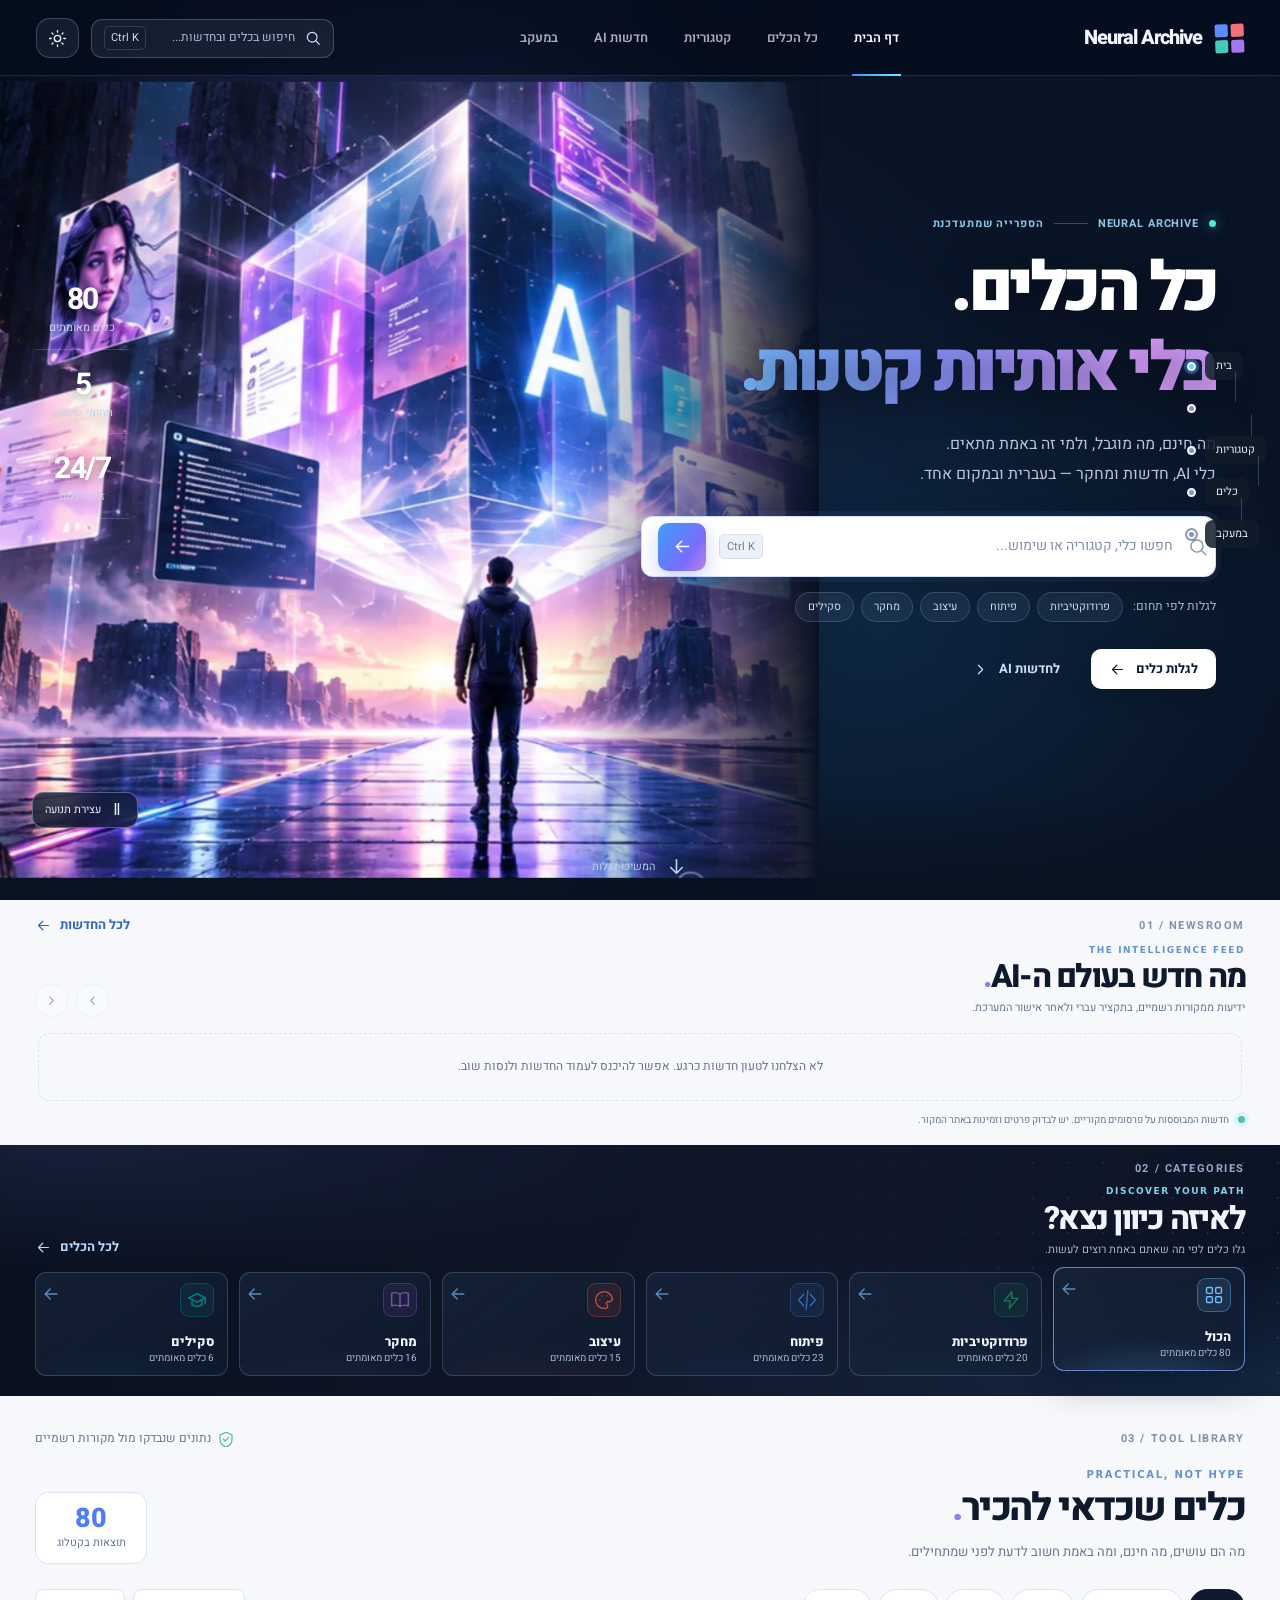
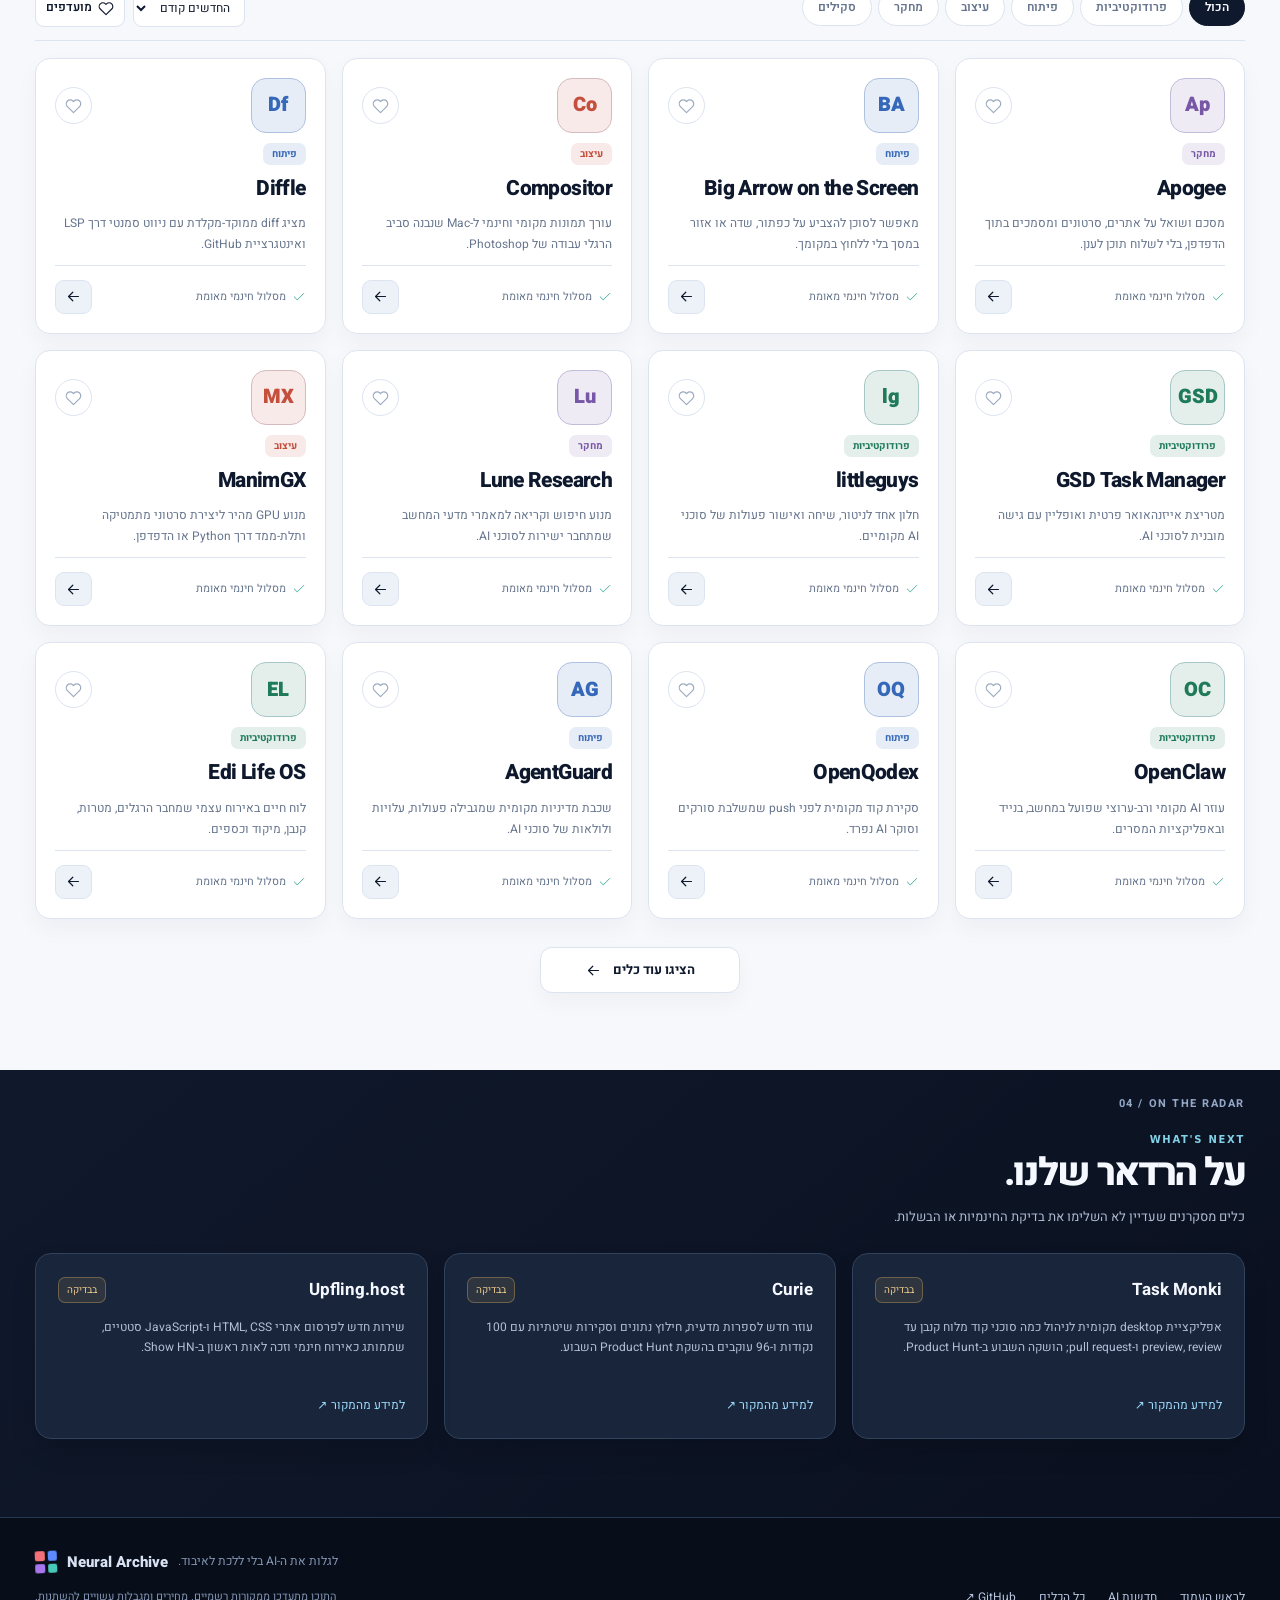
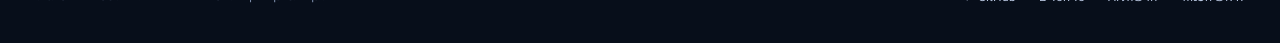
==== design.html @ 2baef769 "design: load compact newsroom and categories after base layout" ====
<!doctype html>
<html lang="he" dir="rtl" data-theme="light">
<head>
  <meta charset="UTF-8">
  <meta name="viewport" content="width=device-width,initial-scale=1,viewport-fit=cover">
  <meta name="theme-color" content="#080f20">
  <meta name="robots" content="noindex,nofollow">
  <meta name="description" content="תצוגה מקדימה לעיצוב החדש של Neural Archive. כלים מאומתים, חדשות AI ומדריכים בעברית.">
  <title>Neural Archive | תצוגה מקדימה של החוויה החדשה</title>
  <link rel="preconnect" href="https://fonts.googleapis.com">
  <link rel="preconnect" href="https://fonts.gstatic.com" crossorigin>
  <link href="https://fonts.googleapis.com/css2?family=Heebo:wght@400;500;600;700;800;900&display=swap" rel="stylesheet">
  <link rel="stylesheet" href="/design.css">
  <link rel="stylesheet" href="/compact-sections.css">
  <link rel="stylesheet" href="/hero-motion.css">
  <script>
    try { document.documentElement.dataset.theme = localStorage.getItem("na-theme") === "dark" ? "dark" : "light"; } catch {}
  </script>
  <script src="/data.js" defer></script>
  <script src="/design.js" defer></script>
  <script src="/hero-motion.js" defer></script>
</head>
<body>
  <svg xmlns="http://www.w3.org/2000/svg" class="icon-sprite" aria-hidden="true" focusable="false">
    <symbol id="i-search" viewBox="0 0 24 24"><circle cx="10.8" cy="10.8" r="7.3"/><path d="m16.4 16.4 5 5"/></symbol>
    <symbol id="i-moon" viewBox="0 0 24 24"><path d="M20.4 14.7A8.8 8.8 0 0 1 9.3 3.6 8.9 8.9 0 1 0 20.4 14.7Z"/></symbol>
    <symbol id="i-sun" viewBox="0 0 24 24"><circle cx="12" cy="12" r="4"/><path d="M12 2v2M12 20v2M4.9 4.9l1.4 1.4m11.4 11.4 1.4 1.4M2 12h2m16 0h2M4.9 19.1l1.4-1.4M17.7 6.3l1.4-1.4"/></symbol>
    <symbol id="i-arrow" viewBox="0 0 24 24"><path d="M19 12H5m6-6-6 6 6 6"/></symbol>
    <symbol id="i-chevron" viewBox="0 0 24 24"><path d="m9 18 6-6-6-6"/></symbol>
    <symbol id="i-grid" viewBox="0 0 24 24"><rect x="3" y="3" width="7" height="7" rx="1.5"/><rect x="14" y="3" width="7" height="7" rx="1.5"/><rect x="3" y="14" width="7" height="7" rx="1.5"/><rect x="14" y="14" width="7" height="7" rx="1.5"/></symbol>
    <symbol id="i-spark" viewBox="0 0 24 24"><path d="m12 2 2.4 7.6L22 12l-7.6 2.4L12 22l-2.4-7.6L2 12l7.6-2.4L12 2Z"/></symbol>
    <symbol id="i-code" viewBox="0 0 24 24"><path d="m8 5-6 7 6 7m8-14 6 7-6 7m-3-18-2 22"/></symbol>
    <symbol id="i-palette" viewBox="0 0 24 24"><path d="M12 2a10 10 0 1 0 0 20h2a2.5 2.5 0 0 0 1.6-4.4 2 2 0 0 1 1.4-3.5h1.2A3.8 3.8 0 0 0 22 10.3 10 10 0 0 0 12 2Z"/><circle cx="7" cy="12" r=".8" fill="currentColor" stroke="none"/><circle cx="10" cy="7" r=".8" fill="currentColor" stroke="none"/><circle cx="16" cy="7" r=".8" fill="currentColor" stroke="none"/></symbol>
    <symbol id="i-book" viewBox="0 0 24 24"><path d="M12 5c-3.4-2.2-7-2.2-10-1v15c3-1.2 6.6-1.2 10 1 3.4-2.2 7-2.2 10-1V4c-3-1.2-6.6-1.2-10 1Zm0 0v15"/></symbol>
    <symbol id="i-graduation" viewBox="0 0 24 24"><path d="m2 9.5 10-5 10 5-10 5-10-5Zm4 2v6c3.6 2.8 8.4 2.8 12 0v-6m4-2v7"/></symbol>
    <symbol id="i-zap" viewBox="0 0 24 24"><path d="M13 2 4 13h7l-1 9 10-12h-7l0-8Z"/></symbol>
    <symbol id="i-heart" viewBox="0 0 24 24"><path d="M20.6 5.7a5.5 5.5 0 0 0-7.8 0L12 6.5l-.8-.8a5.5 5.5 0 0 0-7.8 7.8L12 22l8.6-8.5a5.5 5.5 0 0 0 0-7.8Z"/></symbol>
    <symbol id="i-close" viewBox="0 0 24 24"><path d="m5 5 14 14M19 5 5 19"/></symbol>
    <symbol id="i-external" viewBox="0 0 24 24"><path d="M13 4h7v7m0-7-9 9"/><path d="M20 14v6H4V4h6"/></symbol>
    <symbol id="i-copy" viewBox="0 0 24 24"><rect x="8" y="8" width="13" height="13" rx="2"/><path d="M16 8V5a2 2 0 0 0-2-2H5a2 2 0 0 0-2 2v9a2 2 0 0 0 2 2h3"/></symbol>
    <symbol id="i-check" viewBox="0 0 24 24"><path d="m4 12 5 5 11-11"/></symbol>
    <symbol id="i-clock" viewBox="0 0 24 24"><circle cx="12" cy="12" r="10"/><path d="M12 6v6l4 2"/></symbol>
    <symbol id="i-shield" viewBox="0 0 24 24"><path d="m12 2 9 4v7c0 6-4 9-9 11-5-2-9-5-9-11V6l9-4Z"/><path d="m8 12 3 3 5-6"/></symbol>
    <symbol id="i-menu" viewBox="0 0 24 24"><path d="M3 6h18M3 12h18M3 18h18"/></symbol>
  </svg>
  <a class="skip-link" href="#news">דלגו לתוכן</a>
  <div class="scroll-meter" aria-hidden="true"><div id="scrollFill"></div></div>

  <header class="site-header" id="top">
    <div class="header-inner">
      <a href="#home" class="brand" aria-label="Neural Archive, חזרה לראש העמוד">
        <span class="brand-symbol" aria-hidden="true"><i></i><i></i><i></i><i></i></span>
        <span class="brand-text" dir="ltr">Neural Archive</span>
      </a>
      <nav class="desktop-nav" aria-label="ניווט ראשי">
        <a class="active" href="#home">דף הבית</a><a href="#tools">כל הכלים</a><a href="#categories">קטגוריות</a><a href="#news">חדשות AI</a><a href="#watchlist">במעקב</a>
      </nav>
      <div class="header-actions">
        <button type="button" id="openQuickSearch" class="header-search" aria-label="חיפוש באתר"><svg><use href="#i-search"></use></svg><span>חיפוש בכלים ובחדשות...</span><kbd>Ctrl K</kbd></button>
        <button type="button" id="themeToggle" class="theme-toggle" aria-label="החלפת מצב תצוגה" aria-pressed="false" title="החלפת מצב בהיר וכהה"><svg class="sun"><use href="#i-sun"></use></svg><svg class="moon"><use href="#i-moon"></use></svg></button>
        <button type="button" id="mobileMenuToggle" class="mobile-menu-toggle" aria-label="פתיחת תפריט" aria-expanded="false" aria-controls="mobileNav"><svg><use href="#i-menu"></use></svg></button>
      </div>
    </div>
    <nav class="mobile-nav" id="mobileNav" aria-label="ניווט לנייד" hidden>
      <a href="#home">בית</a><a href="#news">חדשות AI</a><a href="#categories">קטגוריות</a><a href="#tools">כל הכלים</a><a href="#watchlist">כלים במעקב</a>
    </nav>
  </header>

  <main>
    <section class="hero" id="home" aria-labelledby="heroHeading">
      <div class="hero-haze" aria-hidden="true"></div>
      <div class="hero-gridline" aria-hidden="true"></div>
      <div class="hero-inner">
        <div class="hero-copy">
          <div class="hero-overline"><span class="overline-mark"></span> NEURAL ARCHIVE <span class="overline-rule"></span> הספרייה שמתעדכנת</div>
          <h1 id="heroHeading">כל הכלים.<br><em>בלי אותיות קטנות.</em></h1>
          <p class="hero-subtitle">מה חינם, מה מוגבל, ולמי זה באמת מתאים.<br>כלי AI, חדשות ומחקר — בעברית ובמקום אחד.</p>
          <form class="hero-search" id="heroSearchForm" role="search">
            <svg aria-hidden="true"><use href="#i-search"></use></svg>
            <label class="sr-only" for="heroSearchInput">חיפוש חופשי בכלי AI</label>
            <input id="heroSearchInput" type="search" placeholder="חפשו כלי, קטגוריה או שימוש..." autocomplete="off">
            <kbd class="desktop-kbd">Ctrl K</kbd>
            <button type="submit" aria-label="חיפוש כלים"><svg><use href="#i-arrow"></use></svg></button>
          </form>
          <div class="hot-topics" aria-label="קטגוריות פופולריות">
            <span>לגלות לפי תחום:</span>
            <div id="heroTopics"></div>
          </div>
          <div class="hero-cta-row"><a class="hero-primary" href="#tools">לגלות כלים <svg><use href="#i-arrow"></use></svg></a><a class="hero-secondary" href="#news">לחדשות AI <svg><use href="#i-chevron"></use></svg></a></div>
        </div>
        <div class="hero-visual" id="portalVisual">
          <div class="portal-scene cinematic-scene" id="portalScene" aria-hidden="true">
            <div class="cinematic-sky-glow"></div>
            <div class="cinematic-photograph" id="cinematicPhotograph">
              <img class="cinematic-backdrop" src="/assets/cinematic-scene-backdrop-hq.webp"
                width="910" height="636" alt="" fetchpriority="high" decoding="async" draggable="false">
              <div class="cinematic-cube-aura"></div>
              <div class="cinematic-layer cinematic-layer-cube" style="--x:35.9341%;--y:1.1006%;--w:41.6484%;--h:65.5660%">
                <div class="cinematic-layer-motion"><img src="/assets/cinematic-cube-hq.webp" width="379" height="417" alt="" decoding="async" draggable="false"></div>
              </div>
              <div class="cinematic-layer cinematic-layer-woman" style="--x:18.5714%;--y:8.9623%;--w:13.7363%;--h:27.6730%">
                <div class="cinematic-layer-motion"><img src="/assets/cinematic-panel-woman.webp" width="125" height="176" alt="" decoding="async" draggable="false"></div>
              </div>
              <div class="cinematic-layer cinematic-layer-light" style="--x:11.0989%;--y:36.6352%;--w:16.9231%;--h:25.0000%">
                <div class="cinematic-layer-motion"><img src="/assets/cinematic-panel-light.webp" width="154" height="159" alt="" decoding="async" draggable="false"></div>
              </div>
              <div class="cinematic-layer cinematic-layer-code" style="--x:28.2418%;--y:41.6667%;--w:16.7033%;--h:23.1132%">
                <div class="cinematic-layer-motion"><img src="/assets/cinematic-panel-code.webp" width="152" height="147" alt="" decoding="async" draggable="false"></div>
              </div>
              <div class="cinematic-layer cinematic-layer-mountain" style="--x:76.7033%;--y:14.4654%;--w:15.4945%;--h:37.8931%">
                <div class="cinematic-layer-motion"><img src="/assets/cinematic-panel-mountain.webp" width="141" height="241" alt="" decoding="async" draggable="false"></div>
              </div>
              <div class="cinematic-layer cinematic-layer-robot" style="--x:73.8462%;--y:44.3396%;--w:11.7582%;--h:21.5409%">
                <div class="cinematic-layer-motion"><img src="/assets/cinematic-panel-robot.webp" width="107" height="137" alt="" decoding="async" draggable="false"></div>
              </div>
              <div class="cinematic-layer cinematic-layer-top" style="--x:63.1868%;--y:0.3145%;--w:11.3187%;--h:20.7547%">
                <div class="cinematic-layer-motion"><img src="/assets/cinematic-panel-top.webp" width="103" height="132" alt="" decoding="async" draggable="false"></div>
              </div>
              <div class="cinematic-layer cinematic-layer-top2" style="--x:68.3516%;--y:8.0189%;--w:6.8132%;--h:14.3082%">
                <div class="cinematic-layer-motion"><img src="/assets/cinematic-panel-top2.webp" width="62" height="91" alt="" decoding="async" draggable="false"></div>
              </div>
              <div class="cinematic-head-anchor" id="cinematicHeadAnchor"
                style="--x:57.0330%;--y:58.1761%;--w:4.6154%;--h:7.2327%">
                <img class="cinematic-head" src="/assets/cinematic-man-head-hq.webp"
                  width="42" height="46" alt="" decoding="async" draggable="false">
              </div>
              <div class="cinematic-particles">
                <i></i><i></i><i></i><i></i><i></i><i></i><i></i><i></i><i></i><i></i>
              </div>
              <div class="cinematic-floor-reflection"></div>
            </div>
          </div>
          <button type="button" class="portal-motion-toggle" id="portalMotionToggle"
            aria-pressed="false" aria-label="עצירת האנימציה" title="עצירה או הפעלה של תנועת הסצנה">
            <span aria-hidden="true" class="portal-toggle-icon">Ⅱ</span>
            <span class="portal-toggle-label">עצירת תנועה</span>
          </button>
        </div>
        <div class="hero-meta"><div><strong id="heroCount">80</strong><span>כלים מאומתים</span></div><div><strong id="heroCategoryCount">5</strong><span>תחומי שימוש</span></div><div><strong>24/7</strong><span>זמין לגלות</span></div></div>
      </div>
      <a class="hero-down" href="#news" aria-label="גלילה לחדשות"><svg><use href="#i-arrow"></use></svg><span>המשיכו לגלות</span></a>
    </section>

    <nav class="section-rail" aria-label="מעבר בין מקטעים"><a href="#home" class="active" data-rail="home"><span>בית</span></a><a href="#news" data-rail="news"><span>חדשות</span></a><a href="#categories" data-rail="categories"><span>קטגוריות</span></a><a href="#tools" data-rail="tools"><span>כלים</span></a><a href="#watchlist" data-rail="watchlist"><span>במעקב</span></a></nav>

    <section class="news-section section-light" id="news" aria-labelledby="newsHeading">
      <div class="section-inner">
        <div class="section-topline reveal"><span class="section-index">01 / NEWSROOM</span><a href="/news" class="section-link">לכל החדשות <svg><use href="#i-arrow"></use></svg></a></div>
        <div class="section-title-group reveal">
          <div><p class="section-eyebrow">THE INTELLIGENCE FEED</p><h2 id="newsHeading">מה חדש בעולם ה-AI<span class="gradient-dot">.</span></h2><p>ידיעות ממקורות רשמיים, בתקציר עברי ולאחר אישור המערכת.</p></div>
          <div class="carousel-actions"><button type="button" id="newsPrev" aria-label="חדשות קודמות" disabled><svg><use href="#i-chevron"></use></svg></button><button type="button" id="newsNext" aria-label="חדשות הבאות" disabled><svg><use href="#i-chevron"></use></svg></button></div>
        </div>
        <div class="news-scroller" id="newsTrack" role="region" aria-label="ידיעות AI אחרונות" tabindex="0">
          <div class="news-skeleton" role="status">טוען את החדשות המאושרות…</div>
        </div>
        <div class="section-footnote reveal"><span class="mini-live-dot"></span><span>חדשות המבוססות על פרסומים מקוריים. יש לבדוק פרטים וזמינות באתר המקור.</span><span class="news-dots" id="newsDots" aria-hidden="true"></span></div>
      </div>
    </section>

    <section class="categories-section" id="categories" aria-labelledby="categoriesHeading">
      <div class="section-inner">
        <div class="section-topline reveal"><span class="section-index">02 / CATEGORIES</span><span class="decor-line"></span></div>
        <div class="section-title-group reveal"><div><p class="section-eyebrow">DISCOVER YOUR PATH</p><h2 id="categoriesHeading">לאיזה כיוון נצא?</h2><p>גלו כלים לפי מה שאתם באמת רוצים לעשות.</p></div><a class="section-link light-link" href="#tools">לכל הכלים <svg><use href="#i-arrow"></use></svg></a></div>
        <div class="category-grid" id="categoryGrid"></div>
      </div>
    </section>

    <section class="tools-section section-light" id="tools" aria-labelledby="toolsHeading">
      <div class="section-inner">
        <div class="section-topline reveal"><span class="section-index">03 / TOOL LIBRARY</span><span class="tool-trust"><svg><use href="#i-shield"></use></svg> נתונים שנבדקו מול מקורות רשמיים</span></div>
        <div class="section-title-group reveal"><div><p class="section-eyebrow">PRACTICAL, NOT HYPE</p><h2 id="toolsHeading">כלים שכדאי להכיר<span class="gradient-dot">.</span></h2><p>מה הם עושים, מה חינם, ומה באמת חשוב לדעת לפני שמתחילים.</p></div><div class="tool-count"><strong id="visibleCount">0</strong><span>תוצאות בקטלוג</span></div></div>
        <div class="tools-toolbar reveal">
          <div class="tool-tabs" id="toolTabs" aria-label="סינון קטגוריות"></div>
          <div class="tool-toolbar-actions"><label class="sort-label"><span class="sr-only">מיון כלים</span><select id="toolSort"><option value="newest">החדשים קודם</option><option value="name">לפי שם</option><option value="category">לפי קטגוריה</option></select></label><button id="favoritesOnly" class="favorites-filter" type="button" aria-pressed="false"><svg><use href="#i-heart"></use></svg> מועדפים</button></div>
        </div>
        <p id="activeSearch" class="active-search" hidden></p>
        <div id="toolsGrid" class="tools-grid" aria-live="polite"></div>
        <div id="toolsEmpty" class="empty-tools" hidden><svg><use href="#i-search"></use></svg><h3>לא מצאנו כלים מתאימים</h3><p>אפשר לנסות חיפוש אחר או לנקות את הסינון.</p><button id="clearSearch" type="button">הצגת כל הכלים</button></div>
        <div class="load-more-wrap"><button id="loadMore" class="load-more" type="button">הציגו עוד כלים <svg><use href="#i-arrow"></use></svg></button></div>
      </div>
    </section>

    <section class="watch-section" id="watchlist" aria-labelledby="watchHeading">
      <div class="section-inner">
        <div class="section-topline reveal"><span class="section-index">04 / ON THE RADAR</span></div>
        <div class="section-title-group reveal"><div><p class="section-eyebrow">WHAT'S NEXT</p><h2 id="watchHeading">על הרדאר שלנו.</h2><p>כלים מסקרנים שעדיין לא השלימו את בדיקת החינמיות או הבשלות.</p></div></div>
        <div class="watch-cards" id="watchCards"></div>
      </div>
    </section>
  </main>

  <footer class="site-footer"><div class="footer-inner"><div class="footer-brand"><span class="brand-symbol" aria-hidden="true"><i></i><i></i><i></i><i></i></span><span>Neural Archive</span><small>לגלות את ה-AI בלי ללכת לאיבוד.</small></div><div class="footer-links"><a href="#home">לראש העמוד</a><a href="/news">חדשות AI</a><a href="#tools">כל הכלים</a><a href="https://github.com/FreeJaguar/Neural-Archive" target="_blank" rel="noopener noreferrer">GitHub ↗</a></div><p>התוכן מתעדכן ממקורות רשמיים. מחירים ומגבלות עשויים להשתנות.</p></div></footer>

  <dialog id="detailDialog" class="detail-dialog" aria-labelledby="detailTitle"><div class="drawer-body"><button class="drawer-close" id="closeDetail" type="button" aria-label="סגירת חלון הפרטים"><svg><use href="#i-close"></use></svg></button><div id="detailContent"></div></div></dialog>
  <div id="toast" class="toast" role="status" aria-live="polite"></div>
</body>
</html>
---- design.css ----
/* Neural Archive cinematic preview. Standalone: never changes the live homepage. */
:root{color-scheme:light;--canvas:#f6f8fb;--surface:#fff;--surface-soft:#edf2f8;--ink:#0f192d;--muted:#66758d;--line:#dce4f0;--accent:#4e7dfc;--accent-2:#b688f3;--shadow:0 18px 45px rgba(18,35,71,.09);--deep:#080f1e;--deep-2:#111a30;--focus:#62cfff}
:root[data-theme="dark"]{color-scheme:dark;--canvas:#0a1221;--surface:#121e30;--surface-soft:#1c2a40;--ink:#f1f5ff;--muted:#a0b1c9;--line:#29374e;--shadow:0 18px 48px rgba(0,0,0,.24);--accent:#82acff}
*,*::before,*::after{box-sizing:border-box}
html{scroll-behavior:smooth;scroll-padding-top:88px}
body{margin:0;min-width:320px;background:var(--canvas);color:var(--ink);font:400 15px/1.6 "Heebo",system-ui,sans-serif;-webkit-font-smoothing:antialiased}
button,input,select{font:inherit}
button{cursor:pointer;color:inherit}
button:disabled{opacity:.35;cursor:not-allowed}
button,a{-webkit-tap-highlight-color:transparent}
a{color:inherit}
svg{width:20px;height:20px;stroke:currentColor;stroke-width:1.7;stroke-linecap:round;stroke-linejoin:round;fill:none;flex:none}
.icon-sprite,.sr-only{position:absolute!important;width:1px!important;height:1px!important;padding:0!important;margin:-1px!important;overflow:hidden!important;clip:rect(0,0,0,0)!important;white-space:nowrap!important;border:0!important}
.skip-link{position:fixed;z-index:200;top:8px;right:12px;transform:translateY(-150%);background:#fff;color:#17213b;padding:10px 18px;border-radius:12px}
.skip-link:focus{transform:translateY(0)}
:focus-visible{outline:3px solid var(--focus)!important;outline-offset:4px}
[hidden]{display:none!important}
.scroll-meter{position:fixed;z-index:120;top:0;inset-inline:0;height:3px;pointer-events:none}
.scroll-meter>div{height:100%;width:0;background:linear-gradient(90deg,#6caefa,#b990ff,#4fe3e6);box-shadow:0 0 16px rgba(91,182,255,.7);transition:width .09s linear}
.site-header{position:sticky;z-index:80;top:0;height:76px;margin-bottom:-76px;color:#f3f6ff;background:rgba(5,13,28,.67);backdrop-filter:blur(22px);-webkit-backdrop-filter:blur(22px);border-bottom:1px solid rgba(220,231,255,.12);transition:background .25s,box-shadow .25s}
.site-header.scrolled{background:rgba(7,15,30,.96);box-shadow:0 8px 24px rgba(0,0,0,.13)}
.header-inner{max-width:1480px;height:100%;margin:auto;padding:0 36px;display:grid;grid-template-columns:auto 1fr auto;align-items:center;gap:32px}
.brand{display:flex;align-items:center;gap:13px;text-decoration:none;white-space:nowrap}
.brand-symbol{width:29px;height:29px;display:grid;grid-template-columns:1fr 1fr;gap:3px;transform:rotate(-2deg)}
.brand-symbol i{display:block;border-radius:2px;background:#6589fa}.brand-symbol i:nth-child(1){background:#f27179}.brand-symbol i:nth-child(2){background:#5b8bff}.brand-symbol i:nth-child(3){background:#a875ec}.brand-symbol i:nth-child(4){background:#48c8ba}
.brand-text{font-size:20px;font-weight:800;letter-spacing:-.05em}
.desktop-nav{display:flex;gap:clamp(12px,2.5vw,36px);justify-content:center;align-items:center}
.desktop-nav a{height:76px;display:grid;place-items:center;position:relative;padding-inline:2px;text-decoration:none;font-size:13px;font-weight:600;color:rgba(237,242,255,.7);white-space:nowrap;transition:color .2s}
.desktop-nav a::after{content:"";position:absolute;bottom:0;right:0;left:0;height:2px;transform:scaleX(0);background:linear-gradient(90deg,#458cff,#74edff);transition:transform .2s;transform-origin:center}
.desktop-nav a:hover,.desktop-nav a.active{color:#fff}
.desktop-nav a:hover::after,.desktop-nav a.active::after{transform:scaleX(1)}
.header-actions{display:flex;align-items:center;gap:12px}
.header-search{width:clamp(180px,19vw,284px);height:39px;padding:0 12px;display:flex;align-items:center;gap:10px;text-align:right;border:1px solid rgba(213,228,255,.22);background:rgba(199,220,255,.08);border-radius:11px;transition:background .2s,border-color .2s}
.header-search:hover{background:rgba(199,220,255,.15);border-color:rgba(212,235,255,.48)}
.header-search svg{width:16px;height:16px;color:#d9e6ff}
.header-search span{flex:1;overflow:hidden;text-overflow:ellipsis;white-space:nowrap;font-size:12px;color:#adbcda}
kbd{font-family:inherit;direction:ltr;white-space:nowrap;font-size:11px}
.header-search kbd{padding:2px 6px;border:1px solid rgba(255,255,255,.14);border-radius:5px;color:#cddbf5}
.theme-toggle{width:43px;height:40px;position:relative;display:grid;place-items:center;border:1px solid rgba(187,216,255,.24);border-radius:14px;background:rgba(189,209,255,.08);transition:background .2s}
.theme-toggle:hover{background:rgba(189,209,255,.19)}
.theme-toggle svg{position:absolute;width:19px;height:19px;transition:opacity .22s,transform .22s}
.theme-toggle .moon{opacity:0;transform:rotate(-65deg) scale(.45)}
[data-theme="dark"] .theme-toggle .sun{opacity:0;transform:rotate(70deg) scale(.45)}
[data-theme="dark"] .theme-toggle .moon{opacity:1;transform:rotate(0deg) scale(1);color:#b9d3ff}
.mobile-menu-toggle{display:none;width:43px;height:40px;place-items:center;border:1px solid rgba(187,216,255,.24);border-radius:13px;background:rgba(189,209,255,.1)}
.mobile-nav{position:absolute;top:76px;right:0;left:0;padding:14px 26px 22px;background:#0c1629;border-bottom:1px solid #2a3b55;box-shadow:0 25px 30px #02070e80}
.mobile-nav a{display:block;padding:11px 8px;text-decoration:none;color:#e3edff;border-bottom:1px solid #263854}
.section-inner{max-width:1380px;margin:auto;padding-inline:35px}
.hero{position:relative;min-height:655px;padding-top:76px;overflow:hidden;color:white;background:radial-gradient(ellipse at 27% 54%,rgba(101,79,155,.34),transparent 42%),radial-gradient(ellipse at 90% 7%,rgba(27,71,124,.26),transparent 50%),linear-gradient(117deg,#08101f 0%,#0c1830 42%,#070e1d 72%,#070e18 100%);isolation:isolate}
.hero::after{content:"";position:absolute;bottom:-1px;left:-5%;right:-5%;height:110px;background:linear-gradient(0deg,#091220 0%,transparent 100%);z-index:-1;pointer-events:none}
.hero-haze{position:absolute;z-index:-1;inset:-200px -170px 0;background:radial-gradient(ellipse at 35% 35%,rgba(115,93,224,.22),transparent 26%),radial-gradient(ellipse at 65% 75%,rgba(45,159,243,.13),transparent 30%);animation:haze 16s ease-in-out infinite alternate;pointer-events:none}
.hero-gridline{position:absolute;inset:0;opacity:.2;z-index:-1;background-image:linear-gradient(rgba(128,158,220,.06) 1px,transparent 1px),linear-gradient(90deg,rgba(128,158,220,.06) 1px,transparent 1px);background-size:86px 86px;mask-image:linear-gradient(90deg,black,transparent 80%)}
.hero-inner{max-width:1480px;min-height:546px;margin:auto;padding:50px 36px 85px;display:grid;grid-template-columns:53% 47%;align-items:center;gap:0;position:relative}
.hero-copy{grid-column:1;z-index:5;padding-block:50px 74px;padding-inline-end:12px;max-width:700px}
.hero-overline{display:flex;align-items:center;gap:10px;margin:0 0 17px;color:#8dc5e5;letter-spacing:.08em;font-size:11px;font-weight:700;white-space:nowrap}
.overline-mark{width:7px;height:7px;border-radius:50%;background:#4de7dc;box-shadow:0 0 13px #4de7dca1}
.overline-rule{width:34px;height:1px;background:#7186bd75}
.hero h1{margin:0;font-size:clamp(47px,5.35vw,85px);font-weight:900;line-height:1.17;letter-spacing:-.065em;text-shadow:0 8px 38px #02081675}
.hero h1 em{font-style:normal;background:linear-gradient(92deg,#76bbff 0%,#8d96ff 42%,#db9fff 85%);color:transparent;background-clip:text;-webkit-background-clip:text}
.hero-subtitle{margin:21px 0 27px;color:#b9c5dc;line-height:1.85;font-size:clamp(14px,1.24vw,17px)}
.hero-search{width:min(100%,575px);height:61px;padding:6px 7px 6px 16px;display:flex;align-items:center;gap:13px;border:1px solid rgba(191,212,249,.72);border-radius:12px;background:#fff;color:#203049;box-shadow:0 7px 28px rgba(0,0,0,.18),0 0 0 5px rgba(169,181,249,.06)}
.hero-search>svg{width:20px;height:20px;color:#8896ab}
.hero-search input{flex:1;min-width:0;background:transparent;border:0;outline:0;color:#14223a;text-align:right;font-size:14px}
.hero-search input::placeholder{color:#7e8da7}
.hero-search kbd{font-size:11px;color:#6f7e9b;padding:3px 7px;background:#edf1f8;border-radius:5px;border:1px solid #d7dfeb}
.hero-search button{width:48px;height:48px;display:grid;place-items:center;border:0;border-radius:10px;color:white;background:linear-gradient(125deg,#3d9df6,#796dfe 66%,#c27fe5);box-shadow:0 7px 20px rgba(94,121,250,.35);transition:transform .2s,box-shadow .2s}
.hero-search button:hover{transform:translateX(-2px);box-shadow:0 8px 30px rgba(112,125,255,.5)}
.hero-search button svg{width:21px;height:21px}
.hot-topics{display:flex;align-items:center;gap:10px;margin-top:15px;flex-wrap:wrap;font-size:12px;color:#a8b7d4}
.hot-topics>div{display:flex;flex-wrap:wrap;gap:7px}
.hot-topics button{padding:5px 12px;background:rgba(179,210,251,.07);color:#ced9ec;border:1px solid rgba(180,210,250,.19);border-radius:999px;font-size:11px;transition:border-color .2s,background .2s,transform .2s}
.hot-topics button:hover{background:rgba(141,166,247,.2);border-color:#9d99f1;transform:translateY(-2px)}
.hero-cta-row{margin-top:27px;display:flex;align-items:center;gap:13px}
.hero-primary,.hero-secondary{display:inline-flex;align-items:center;justify-content:center;gap:10px;padding:10px 18px;border-radius:10px;text-decoration:none;font-weight:700;font-size:13px}
.hero-primary{background:#fff;color:#0b1930;box-shadow:0 8px 23px #0002}
.hero-primary:hover{background:#e4eeff}
.hero-secondary{color:#ccddfa}
.hero-secondary:hover{color:#fff}
.hero-cta-row svg{width:17px;height:17px}
.hero-visual{grid-column:2;position:relative;min-height:510px;align-self:stretch;z-index:1;pointer-events:none;transform:translate3d(0,0,0)}
.portal-illustration{width:calc(100% + 200px);height:calc(100% + 60px);position:absolute;top:-39px;left:-90px;max-width:none;object-fit:cover;object-position:center;filter:drop-shadow(0 10px 48px rgba(108,129,247,.17));opacity:.96;animation:scene-arrive .95s both}
.visual-orbit{position:absolute;pointer-events:none;border:1px solid rgba(162,150,249,.18);border-radius:50%;transform:rotate(-14deg);box-shadow:0 0 30px #8967ff24}
.orbit-1{width:480px;height:215px;top:138px;left:4%;animation:orbit-breath 12s infinite alternate ease-in-out}
.orbit-2{width:600px;height:300px;top:85px;left:-15%;border-color:#62e2ff10;animation:orbit-breath 14s 1s infinite alternate ease-in-out}
.hero-mini-card{position:absolute;z-index:2;width:120px;min-height:70px;display:flex;align-items:center;gap:9px;padding:12px;border:1px solid #a5bcff47;border-radius:12px;background:#152a4e7d;backdrop-filter:blur(14px);box-shadow:0 16px 38px #04081744;animation:float 8s infinite ease-in-out}
.hero-mini-card.mini-a{top:19%;left:3%;transform:rotate(-7deg)}
.hero-mini-card.mini-b{bottom:18%;right:1%;transform:rotate(5deg);animation-delay:-2.5s}
.mini-status{font:600 8px/1.5 system-ui;color:#87d8ed}
.mini-lines{flex:1;display:grid;gap:6px}.mini-lines i{height:4px;background:#7f94e15e;border-radius:2px}.mini-lines i:nth-child(2){width:74%}.mini-lines i:nth-child(3){width:50%}
.mini-spark{font-size:25px;color:#cfa6ff;text-shadow:0 0 14px #b585ff}
.hero-art-label{position:absolute;z-index:2;left:8%;bottom:9%;font-size:10px;font-weight:700;letter-spacing:.25em;color:#c2d2ff96;direction:ltr}.hero-art-label span{color:#87eaf5}.hero-art-label .hero-art-dot{display:inline-block;width:4px;height:4px;margin-left:8px;border-radius:50%;background:#9ff5e6}
.hero-meta{position:absolute;left:37px;top:26%;z-index:4;display:grid;gap:17px;direction:rtl;text-align:center}
.hero-meta>div{min-width:93px;display:grid;gap:1px;padding:0 6px 12px;border-bottom:1px solid rgba(201,216,255,.21)}
.hero-meta strong{font-size:30px;line-height:1.2;font-weight:700;letter-spacing:-.05em}
.hero-meta span{font-size:11px;color:#c7d4ec}
.hero-down{position:absolute;bottom:22px;right:50%;transform:translateX(50%);display:flex;align-items:center;gap:10px;text-decoration:none;color:#bfd3f0;font-size:11px}
.hero-down svg{width:23px;height:23px;transform:rotate(-90deg);animation:down-bob 2.4s infinite}
.section-rail{position:fixed;right:14px;top:50%;transform:translateY(-50%);z-index:75;display:flex;flex-direction:column;gap:0;align-items:end;pointer-events:none}
.section-rail a{position:relative;min-height:42px;display:flex;align-items:center;justify-content:flex-end;gap:9px;text-decoration:none;pointer-events:auto}
.section-rail a::before{content:"";position:absolute;right:7px;width:1px;height:30px;top:27px;background:#81a3c652}
.section-rail a:last-child::before{display:none}
.section-rail a::after{content:"";width:9px;height:9px;background:#8398bf;border:2px solid #eff6ff;border-radius:50%;box-shadow:0 0 0 2px #0d1b2b73}
.section-rail span{padding:5px 11px;border-radius:8px;background:#121c2bdb;color:#e7ecfa;font-size:11px;opacity:0;transform:translateX(7px);transition:opacity .2s,transform .2s}
.section-rail a:hover span,.section-rail a.active span{opacity:1;transform:none}
.section-rail a.active::after{background:#68d9fb;box-shadow:0 0 0 3px #304f88,0 0 20px #70ccff}
.section-light{background:var(--canvas);color:var(--ink);transition:background .25s,color .25s}
.section-topline{display:flex;justify-content:space-between;align-items:center;gap:15px;padding-top:25px}
.section-index{direction:ltr;display:inline-block;color:#8192ad;font-weight:700;font-size:11px;letter-spacing:.14em}
.section-link{display:inline-flex;align-items:center;gap:8px;text-decoration:none;color:#3266bd;font-weight:700;font-size:13px;transition:gap .2s,color .2s}
.section-link:hover{gap:15px;color:#6c63da}
.section-link svg{width:17px;height:17px}
.section-title-group{display:flex;align-items:flex-end;justify-content:space-between;gap:20px;margin:20px 0 25px}
.section-title-group h2{margin:0;font-size:clamp(29px,3vw,43px);line-height:1.25;font-weight:800;letter-spacing:-.055em}
.section-title-group p:not(.section-eyebrow){margin:8px 0 0;color:var(--muted);font-size:13px;line-height:1.8}
.section-eyebrow{margin:0 0 2px;font:700 10px/1.4 system-ui,sans-serif;letter-spacing:.17em;direction:ltr;text-align:right;color:#6592cf}
.gradient-dot{color:#8b83ec}
.news-section{padding-bottom:47px}
.carousel-actions{display:flex;gap:8px;direction:ltr}
.carousel-actions button{width:41px;height:41px;display:grid;place-items:center;border:1px solid var(--line);border-radius:50%;background:var(--surface);transition:transform .2s,background .2s}
.carousel-actions button:hover:not(:disabled){background:var(--surface-soft);transform:translateY(-2px)}
.carousel-actions svg{width:18px;height:18px}
.carousel-actions #newsNext svg{transform:rotate(180deg)}
.news-scroller{display:flex;gap:16px;padding:5px 4px 22px;scroll-snap-type:x mandatory;scrollbar-width:thin;scrollbar-color:var(--line) transparent;overflow:auto;outline-offset:5px}
.news-card{flex:0 0 min(320px,82vw);scroll-snap-align:start;position:relative;overflow:hidden;border:1px solid var(--line);border-radius:16px;background:var(--surface);box-shadow:0 9px 22px #050e1f0c;transition:transform .25s,box-shadow .25s,border-color .25s}
.news-card:hover{transform:translateY(-5px);box-shadow:var(--shadow);border-color:color-mix(in srgb,var(--accent) 35%,var(--line))}
.news-card-btn{display:block;width:100%;border:0;background:none;text-align:right;padding:0;min-height:100%}
.news-art{height:184px;position:relative;display:flex;align-items:flex-end;padding:19px;overflow:hidden;background:radial-gradient(circle at 32% 12%,#8698f399,transparent 37%),radial-gradient(circle at 80% 70%,#73d6eb88,transparent 45%),linear-gradient(130deg,#17284c,#11152b 70%);color:white}
.news-art::before{content:"";position:absolute;inset:12% 20%;border:1px solid #e4edff49;transform:rotate(-28deg) skew(17deg);border-radius:60px;box-shadow:0 0 40px #8da7ff81,0 0 0 19px #8c90eb0a}
.news-art::after{content:"";position:absolute;width:170px;height:170px;top:-54px;right:15%;border:1px solid #a3dcff8c;border-radius:50%;box-shadow:0 0 35px #579fffaa,inset 0 0 37px #707edc66}
.news-art.theme-1{background:radial-gradient(ellipse at 38% 25%,#ffbdac80,transparent 37%),radial-gradient(ellipse at 76% 62%,#8c6deb72,transparent 48%),linear-gradient(125deg,#37234f,#131d35)}
.news-art.theme-2{background:radial-gradient(ellipse at 45% 20%,#8affee94,transparent 38%),radial-gradient(ellipse at 72% 82%,#50a2ff6a,transparent 43%),linear-gradient(125deg,#102d43,#121525)}
.news-art.theme-3{background:radial-gradient(ellipse at 18% 85%,#ffb78d94,transparent 42%),radial-gradient(ellipse at 82% 15%,#8275f16b,transparent 43%),linear-gradient(140deg,#222d56,#15172e)}
.news-art strong{position:relative;z-index:2;display:block;max-width:80%;font-size:21px;font-weight:800;text-shadow:0 2px 12px #030b1dc4;letter-spacing:-.04em;line-height:1.45}
.news-art small{position:absolute;top:13px;left:14px;z-index:2;padding:5px 9px;border-radius:999px;background:#08142488;border:1px solid #ffffff4a;color:#eef7ff;font-size:10px;direction:ltr;max-width:65%;overflow:hidden;white-space:nowrap;text-overflow:ellipsis}
.news-card-content{padding:16px 17px 20px}
.news-card-content h3{font-size:17px;line-height:1.46;font-weight:800;letter-spacing:-.03em;margin:0 0 8px;min-height:49px;display:-webkit-box;-webkit-line-clamp:2;-webkit-box-orient:vertical;overflow:hidden}
.news-card-content p{font-size:12px;line-height:1.6;color:var(--muted);margin:0 0 12px;display:-webkit-box;-webkit-line-clamp:2;-webkit-box-orient:vertical;overflow:hidden;min-height:40px}
.news-card-foot{display:flex;align-items:center;justify-content:space-between;color:var(--muted);font-size:11px}
.news-card-foot .time{display:flex;align-items:center;gap:5px}
.news-card-foot svg{width:14px;height:14px}
.news-card-foot .read-more{color:var(--accent);font-size:13px;font-weight:700}
.news-skeleton{width:100%;min-height:220px;display:flex;align-items:center;justify-content:center;border:1px dashed var(--line);border-radius:14px;color:var(--muted);font-size:13px}
.section-footnote{display:flex;align-items:center;gap:9px;color:var(--muted);font-size:11px}
.mini-live-dot{display:block;width:7px;height:7px;border-radius:50%;background:#4bbfba;box-shadow:0 0 0 4px #4bbfba1e}
.news-dots{margin-inline-start:auto;display:flex;gap:5px;direction:ltr}
.news-dots i{width:18px;height:4px;border-radius:9px;background:#cad4e3;transition:background .2s,width .2s}
.news-dots i.active{width:29px;background:#7d84ff}
.categories-section{color:#f1f5ff;background:radial-gradient(ellipse at 5% 0%,#28325b73,transparent 38%),radial-gradient(ellipse at 96% 94%,#23466c5e,transparent 38%),linear-gradient(115deg,#080f1d,#10172a 64%,#0a1325);padding:10px 0 53px;position:relative}
.categories-section::before{content:"";position:absolute;inset:0;pointer-events:none;opacity:.18;background-image:radial-gradient(#9fb7ff 1px,transparent 1px);background-size:35px 35px;mask-image:linear-gradient(90deg,transparent 50%,black)}
.categories-section .section-index,.watch-section .section-index{color:#94a7c7}
.categories-section .section-eyebrow,.watch-section .section-eyebrow{color:#84d2e8}
.categories-section .section-title-group p:not(.section-eyebrow){color:#a7b8d0}
.light-link{color:#b7d9ff}
.category-grid{display:grid;grid-template-columns:repeat(6,minmax(0,1fr));gap:13px}
.category-card{position:relative;min-height:156px;display:flex;flex-direction:column;align-items:flex-start;justify-content:space-between;gap:12px;padding:19px 18px;text-align:right;border:1px solid rgba(162,181,222,.24);border-radius:14px;background:linear-gradient(145deg,#18253cbb,#101c32a1);color:#f3f6ff;overflow:hidden;transition:transform .25s,border-color .25s,box-shadow .25s}
.category-card::after{content:"";position:absolute;inset:auto -20% -110px -20%;height:140px;background:radial-gradient(ellipse,var(--category-glow,#7895ec) 0%,transparent 72%);opacity:.15;transition:opacity .25s}
.category-card:hover,.category-card.selected{transform:translateY(-5px);border-color:#90b1ffb0;box-shadow:0 14px 35px #020b2052}
.category-card:hover::after,.category-card.selected::after{opacity:.32}
.category-icon{width:49px;height:49px;display:grid;place-items:center;border:1px solid color-mix(in srgb,var(--category-glow,#66b7ed) 38%,transparent);border-radius:12px;color:var(--category-glow,#90c4ff);background:color-mix(in srgb,var(--category-glow,#66b7ed) 12%,transparent)}
.category-icon svg{width:24px;height:24px}
.category-text{display:grid;gap:2px;position:relative;z-index:2}
.category-text strong{font-size:15px;font-weight:800}
.category-text small{font-size:11px;color:#a9b9d6}
.category-card .corner-arrow{position:absolute;left:15px;top:17px;width:18px;height:18px;color:#6faeea;opacity:.75}
.tools-section{padding:8px 0 77px}
.tool-trust{display:inline-flex;align-items:center;gap:7px;color:var(--muted);font-size:12px}.tool-trust svg{width:16px;height:16px;color:#46b6a5}
.tool-count{display:flex;flex-direction:column;align-items:center;min-width:112px;padding:11px 18px;border:1px solid var(--line);border-radius:13px;background:var(--surface)}
.tool-count strong{font-size:27px;line-height:1.1;font-weight:800;color:var(--accent)}
.tool-count span{font-size:11px;color:var(--muted)}
.tools-toolbar{display:flex;justify-content:space-between;align-items:center;gap:16px;margin:8px 0 17px;padding-bottom:13px;border-bottom:1px solid var(--line)}
.tool-tabs{display:flex;flex-wrap:wrap;gap:6px}
.tool-tabs button{padding:8px 15px;border:1px solid var(--line);border-radius:999px;background:var(--surface);font-size:12px;font-weight:600;color:var(--muted);transition:background .2s,color .2s,transform .2s}
.tool-tabs button:hover{transform:translateY(-2px)}
.tool-tabs button[aria-pressed="true"]{background:var(--ink);border-color:var(--ink);color:var(--canvas)}
.tool-toolbar-actions{display:flex;align-items:center;gap:8px}
.sort-label select,.favorites-filter{height:38px;padding:0 10px;border:1px solid var(--line);border-radius:9px;background:var(--surface);color:var(--ink);font-size:12px}
.favorites-filter{display:flex;align-items:center;gap:6px;font-weight:600}.favorites-filter svg{width:16px;height:16px}
.favorites-filter[aria-pressed="true"]{border-color:#e5749f;color:#e5749f;background:color-mix(in srgb,#f080a4 10%,var(--surface))}
.active-search{padding:10px 14px;border:1px solid var(--line);border-radius:9px;background:var(--surface-soft);color:var(--muted);font-size:12px}
.tools-grid{display:grid;grid-template-columns:repeat(4,minmax(0,1fr));gap:16px}
.tool-card{position:relative;min-width:0;min-height:272px;padding:19px;border:1px solid var(--line);border-radius:15px;background:var(--surface);display:flex;flex-direction:column;gap:10px;box-shadow:0 10px 23px rgba(15,35,64,.04);transition:transform .24s,box-shadow .24s,border-color .24s;overflow:hidden}
.tool-card::before{content:"";position:absolute;inset:0 0 auto;height:3px;background:var(--tool-accent,var(--accent));opacity:.58;transform:scaleX(0);transform-origin:right;transition:transform .3s}
.tool-card:hover{transform:translateY(-5px);border-color:color-mix(in srgb,var(--tool-accent) 45%,var(--line));box-shadow:var(--shadow)}
.tool-card:hover::before{transform:scaleX(1)}
.tool-card-top{display:flex;justify-content:space-between;align-items:center}
.tool-logo{width:55px;height:55px;display:grid;place-items:center;position:relative;border:1px solid color-mix(in srgb,var(--tool-accent,#8199eb) 28%,var(--line));border-radius:15px;background:color-mix(in srgb,var(--tool-accent,#8199eb) 12%,var(--surface));color:var(--tool-accent,var(--accent));font-size:20px;font-weight:900;direction:ltr;overflow:hidden}
.tool-logo img{max-width:31px;max-height:31px;object-fit:contain}
.tool-logo.large{width:74px;height:74px;border-radius:18px}.tool-logo.large img{max-width:46px;max-height:46px}
.tool-logo .mark{position:absolute}.tool-logo:has(img:not([hidden])) .mark{display:none}
.tool-fav{width:37px;height:37px;display:grid;place-items:center;border:1px solid var(--line);border-radius:50%;background:var(--surface);color:#9caac0;position:relative;z-index:2;transition:color .2s,background .2s}
.tool-fav:hover,.tool-fav[aria-pressed="true"]{color:#f27b9a;background:color-mix(in srgb,#f27b9a 10%,var(--surface))}
.tool-fav[aria-pressed="true"] svg{fill:currentColor;stroke:currentColor}
.tool-fav svg{width:17px;height:17px}
.tool-card h3{font-size:21px;line-height:1.35;font-weight:800;margin:0;direction:ltr;text-align:right;letter-spacing:-.03em;overflow-wrap:anywhere}
.tool-card p{margin:0;color:var(--muted);font-size:12px;line-height:1.75;display:-webkit-box;-webkit-line-clamp:2;-webkit-box-orient:vertical;overflow:hidden;min-height:41px}
.tool-chip{width:max-content;max-width:100%;padding:3px 9px;border-radius:7px;background:color-mix(in srgb,var(--tool-accent) 12%,var(--surface));color:var(--tool-accent);font-size:10px;font-weight:700}
.tool-card-bottom{margin-top:auto;display:flex;align-items:center;justify-content:space-between;gap:10px;padding-top:14px;border-top:1px solid var(--line)}
.tool-card-bottom span{font-size:11px;color:var(--muted);display:flex;align-items:center;gap:6px}
.tool-card-bottom span svg{width:14px;height:14px;color:#46b09d}
.tool-open{width:37px;height:34px;display:grid;place-items:center;border:1px solid var(--line);border-radius:9px;background:var(--surface-soft)}
.tool-open:hover{border-color:var(--tool-accent);color:var(--tool-accent)}
.tool-open svg{width:17px;height:17px}
.load-more-wrap{display:flex;justify-content:center;margin-top:28px}
.load-more{display:flex;align-items:center;gap:11px;justify-content:center;min-width:200px;padding:12px 21px;border:1px solid var(--line);border-radius:12px;background:var(--surface);font-size:13px;font-weight:700;box-shadow:0 10px 22px #00000009;transition:transform .22s}
.load-more:hover{transform:translateY(-2px)}
.load-more svg{width:17px;height:17px}
.empty-tools{padding:60px 16px;text-align:center;border:1px dashed var(--line);border-radius:18px}.empty-tools>svg{width:35px;height:35px;color:var(--muted)}
.empty-tools h3{font-size:22px}.empty-tools p{color:var(--muted)}
.empty-tools button{padding:10px 17px;border:0;border-radius:10px;background:var(--accent);color:white}
.watch-section{padding:0 0 78px;background:linear-gradient(140deg,#10192c,#0a101f);color:#f5f8ff}
.watch-section .section-title-group p:not(.section-eyebrow){color:#aebbd2}
.watch-cards{display:grid;grid-template-columns:repeat(3,minmax(0,1fr));gap:16px}
.watch-card{padding:22px;border:1px solid #31425d;border-radius:16px;background:#18253a;box-shadow:0 13px 25px #0002}
.watch-card-top{display:flex;justify-content:space-between;align-items:center;gap:12px}
.watch-card-top strong{font-size:17px;direction:ltr}.watch-card-top span{font-size:10px;border-radius:7px;background:#e5b86b1b;border:1px solid #d1ab6461;color:#eecb8e;padding:4px 8px}
.watch-card p{font-size:12px;color:#b2bfd7;margin:13px 0;line-height:1.7;min-height:62px}
.watch-card a{font-size:12px;color:#9ddafc;text-decoration:none}.watch-card a:hover{text-decoration:underline}
.site-footer{background:#070e1a;color:#d8e2f3;border-top:1px solid #27374e}
.footer-inner{max-width:1380px;margin:auto;padding:32px 35px 36px;display:grid;grid-template-columns:1fr auto;gap:14px}
.footer-brand{display:flex;align-items:center;gap:10px;font-weight:800;direction:ltr;justify-self:end;grid-column:1/3}
.footer-brand .brand-symbol{width:22px;height:22px}
.footer-brand small{font-size:12px;font-weight:400;color:#8495b2;margin-inline-start:12px;direction:rtl}
.footer-links{display:flex;align-items:center;gap:23px}
.footer-links a{font-size:12px;color:#b7c5df;text-decoration:none}.footer-links a:hover{color:white}
.footer-inner>p{margin:0;color:#8495b2;font-size:11px;justify-self:end}
.detail-dialog{position:fixed;inset:0 auto 0 0;margin:0;width:min(495px,100vw);max-width:100vw;height:100dvh;max-height:100dvh;padding:0;color:#eaf1ff;background:#0e1728;border:0;border-right:1px solid #33445e;box-shadow:35px 0 70px rgba(0,0,0,.46);overflow-y:auto;overscroll-behavior:contain}
.detail-dialog::backdrop{background:rgba(2,8,21,.69);backdrop-filter:blur(5px)}
.detail-dialog[open]{animation:drawer-in .33s cubic-bezier(.18,.65,.23,1) both}
.drawer-body{min-height:100%;position:relative;padding:27px 26px 36px}
.drawer-close{position:absolute;top:20px;left:20px;z-index:2;width:37px;height:37px;display:grid;place-items:center;border:1px solid #3b4b63;border-radius:50%;background:#1c293e;color:#edf2ff}
.drawer-close svg{width:19px;height:19px}
.drawer-close:hover{background:#33425d}
.detail-heading{display:flex;align-items:center;gap:15px;margin:19px 48px 25px 0}
.detail-heading .tool-logo{flex:none}
.detail-heading h2{font-size:25px;letter-spacing:-.04em;line-height:1.15;margin:0 0 4px;direction:ltr;text-align:right}
.detail-heading p{color:#b1c2df;font-size:12px;line-height:1.6;margin:0}
.detail-label{font-size:10px;font-weight:700;letter-spacing:.1em;color:#8dc4e7;margin:21px 0 7px}
.detail-summary{font-size:13px;line-height:1.85;color:#d7e1f2}
.detail-art{min-height:190px;border:1px solid #3c4b72;border-radius:17px;display:grid;place-items:center;position:relative;overflow:hidden;background:radial-gradient(circle at 45% 50%,#7b90f881,transparent 39%),radial-gradient(circle at 90% 15%,#51c5d144,transparent 50%),linear-gradient(120deg,#111f37,#0e1228)}
.detail-art::before,.detail-art::after{content:"";position:absolute;border:1px solid #c7c4ff9a;width:148px;height:148px;transform:rotate(39deg);box-shadow:0 0 44px #8195f666,inset 0 0 55px #8290ff24;border-radius:28px}
.detail-art::after{width:108px;height:108px;transform:rotate(-18deg);border-color:#8de4fdbb}
.detail-art .detail-mark{position:relative;z-index:2;display:grid;place-items:center;width:110px;height:110px;background:#0e1a2aaa;border:1px solid #d1d1ff69;border-radius:30px;backdrop-filter:blur(12px);font-size:35px;font-weight:900;direction:ltr;text-shadow:0 2px 22px #78a4ff}
.detail-art .detail-mark img{width:64px;height:64px;object-fit:contain;filter:drop-shadow(0 8px 18px #050a1377)}
.detail-art .detail-mark:has(img:not([hidden])) .mark{display:none}
.detail-pills{display:flex;gap:8px;flex-wrap:wrap;margin:18px 0}.detail-pills span{font-size:10px;padding:5px 10px;border:1px solid #364b66;border-radius:20px;color:#c6d5ec;background:#1a293e}
.detail-copy-block{padding:14px 17px;margin-top:15px;border:1px solid #33465d;border-radius:13px;background:#162439;color:#c4d1e6;line-height:1.75;font-size:12px}
.detail-copy-block strong{display:block;color:#fff;font-size:13px;margin-bottom:3px}
.detail-copy-block ul{margin:6px 0 0;padding-right:19px}.detail-copy-block li{margin-bottom:4px}
.detail-copy-block.free{border-color:#4a6671;background:#173038}
.detail-copy-block.free strong{color:#aff1d9}
.detail-links{display:flex;flex-wrap:wrap;gap:8px;margin-top:17px}
.detail-links a,.detail-links button{display:inline-flex;align-items:center;gap:7px;padding:8px 10px;border:1px solid #37506a;border-radius:9px;background:#17263c;text-decoration:none;color:#c5d8f1;font-size:11px}
.detail-links a:hover,.detail-links button:hover{border-color:#86a9ec;color:white}
.detail-links svg{width:15px;height:15px}
.detail-cta{display:flex;gap:10px;margin-top:22px}
.detail-cta a{display:flex;justify-content:center;align-items:center;gap:11px;width:100%;padding:14px 18px;border-radius:12px;background:linear-gradient(115deg,#5aa7f3,#9a81f0);color:#081329;text-decoration:none;font-weight:800;font-size:13px}
.detail-cta a:hover{filter:brightness(1.13)}
.detail-cta svg{width:18px;height:18px}
.news-detail-art{min-height:185px;display:grid;place-items:center;border:1px solid #384d75;border-radius:14px;background:radial-gradient(ellipse at 30% 30%,#9b72fa88,transparent 41%),radial-gradient(ellipse at 75% 68%,#65d4ff66,transparent 50%),linear-gradient(125deg,#192543,#141a35);overflow:hidden}
.news-detail-art svg{width:68px;height:68px;color:#c9d7ff;filter:drop-shadow(0 0 18px #a08bff);stroke-width:1}
.news-detail h2{margin:36px 48px 12px 0;font-size:27px;line-height:1.4;letter-spacing:-.04em}
.news-detail .news-author{font-size:11px;color:#9eb0ca;margin:5px 0 17px}
.news-detail .detail-summary{font-size:14px}
.toast{position:fixed;z-index:190;left:50%;bottom:23px;transform:translate(-50%,24px);opacity:0;pointer-events:none;padding:11px 18px;border-radius:12px;background:#1b2c42;color:#f3f7ff;box-shadow:0 16px 36px #0006;font-size:12px;transition:opacity .18s,transform .18s}
.toast.show{opacity:1;transform:translate(-50%,0)}
html.js-motion .reveal:not(.revealed){opacity:0;transform:translateY(25px)}
html.js-motion .reveal{transition:opacity .6s ease,transform .6s cubic-bezier(.2,.8,.2,1)}
html.js-motion .reveal.revealed{opacity:1;transform:none}
@keyframes haze{from{transform:translateX(-40px) scale(.95)}to{transform:translateX(30px) scale(1.11)}}
@keyframes float{0%,100%{translate:0 0}50%{translate:0 -12px}}
@keyframes orbit-breath{from{opacity:.35;scale:.95}to{opacity:.8;scale:1.035}}
@keyframes scene-arrive{from{opacity:0;transform:translateY(22px) scale(.94)}to{opacity:.96;transform:none}}
@keyframes down-bob{0%,100%{translate:0 0}50%{translate:0 6px}}
@keyframes drawer-in{from{opacity:.7;transform:translateX(-38px)}to{opacity:1;transform:none}}
@media(max-width:1220px){.header-inner{padding-inline:24px;gap:20px}.desktop-nav{gap:16px}.header-search{width:190px}.section-inner{padding-inline:35px}.hero-inner{padding-inline:25px}.hero h1{font-size:clamp(46px,5vw,68px)}.hero-meta{left:15px}.portal-illustration{left:-125px}.category-grid{gap:9px}.category-card{padding:16px 12px}.category-text strong{font-size:13px}.tools-grid{grid-template-columns:repeat(3,minmax(0,1fr))}}
@media(max-width:920px){.desktop-nav{display:none}.header-inner{grid-template-columns:auto 1fr}.header-actions{justify-content:end}.mobile-menu-toggle{display:grid}.header-search{width:220px}.hero-inner{grid-template-columns:1fr 1fr;padding:38px 24px 70px;min-height:575px}.hero h1{font-size:clamp(40px,5.4vw,60px)}.hero-meta{display:none}.hero-visual{min-height:455px}.portal-illustration{left:-115px;width:calc(100% + 180px)}.section-rail{display:none}.category-grid{grid-template-columns:repeat(3,minmax(0,1fr))}.tools-grid{grid-template-columns:repeat(3,minmax(0,1fr))}}
@media(max-width:690px){html{scroll-padding-top:68px}.site-header{height:64px;margin-bottom:-64px}.header-inner{padding:0 18px}.brand-text{font-size:17px}.brand-symbol{width:24px;height:24px}.header-search{width:39px;height:38px;justify-content:center;padding:0}.header-search span,.header-search kbd{display:none}.header-search svg{width:18px;height:18px}.theme-toggle,.mobile-menu-toggle{height:38px;width:39px}.header-actions{gap:7px}.mobile-nav{top:64px}.hero{padding-top:64px;min-height:auto}.hero-inner{grid-template-columns:1fr;display:flex;flex-direction:column;padding:36px 21px 65px}.hero-copy{max-width:100%;padding:35px 0 0;order:1;text-align:center}.hero-overline{justify-content:center;font-size:9px;letter-spacing:.05em}.hero h1{font-size:clamp(43px,9.3vw,63px);line-height:1.16}.hero-subtitle{font-size:13px;margin:18px 0 21px}.hero-search{width:100%;height:57px;text-align:right}.desktop-kbd{display:none}.hot-topics{justify-content:center;gap:8px}.hot-topics>div{justify-content:center}.hero-cta-row{justify-content:center;margin-top:22px}.hero-visual{width:min(100%,530px);align-self:center;order:2;min-height:270px;max-height:360px;overflow:hidden;margin-top:8px}.portal-illustration{top:-55px;left:-9%;width:118%;height:365px;object-fit:contain}.visual-orbit,.hero-mini-card{display:none}.hero-art-label{bottom:17px;left:10%;font-size:8px}.hero-down{bottom:8px}.section-inner{padding-inline:19px}.section-title-group{align-items:flex-start;gap:12px;margin:17px 0}.section-title-group h2{font-size:31px}.section-title-group p:not(.section-eyebrow){font-size:12px}.section-topline{padding-top:22px}.carousel-actions button{width:33px;height:33px}.carousel-actions svg{width:15px;height:15px}.news-card{flex-basis:82vw}.news-section{padding-bottom:32px}.categories-section{padding:9px 0 37px}.category-grid{grid-template-columns:repeat(2,minmax(0,1fr));gap:10px}.category-card{min-height:142px}.category-icon{width:42px;height:42px}.category-icon svg{width:21px;height:21px}.tools-section{padding-bottom:53px}.tools-toolbar{align-items:flex-start;flex-direction:column}.tool-tabs{width:100%;gap:6px}.tool-tabs button{padding:7px 11px;font-size:11px}.tool-toolbar-actions{justify-content:space-between;width:100%}.tools-grid{grid-template-columns:repeat(2,minmax(0,1fr));gap:10px}.tool-card{padding:13px;min-height:255px;border-radius:12px}.tool-logo{height:44px;width:44px;border-radius:12px;font-size:15px}.tool-logo img{max-width:28px;max-height:28px}.tool-card h3{font-size:17px}.tool-card p{font-size:11px}.tool-chip{font-size:9px}.tool-card-bottom{padding-top:10px}.tool-card-bottom span{font-size:10px}.tool-trust{font-size:10px;max-width:185px}.tool-count{min-width:80px;padding:8px}.tool-count strong{font-size:23px}.tool-count span{font-size:10px}.watch-cards{grid-template-columns:1fr}.watch-card p{min-height:auto}.footer-inner{grid-template-columns:1fr;padding:26px 19px}.footer-brand{grid-column:1;justify-self:start}.footer-brand small{display:none}.footer-links{flex-wrap:wrap;gap:12px}.footer-inner>p{justify-self:start}.detail-dialog{width:100vw;height:100dvh}.drawer-body{padding:24px 19px 32px}.detail-heading{margin-top:25px}}
@media(max-width:390px){.hero h1{font-size:40px}.tools-grid{grid-template-columns:1fr}.tool-card{min-height:245px}.brand-text{font-size:15px}.hero-overline{font-size:8px}.section-inner{padding-inline:15px}}
@media(prefers-reduced-motion:reduce){*,*::before,*::after{animation-duration:.01ms!important;animation-iteration-count:1!important;scroll-behavior:auto!important;transition-duration:.01ms!important}html.js-motion .reveal{opacity:1!important;transform:none!important}}
---- compact-sections.css ----
/*
 * Neural Archive cinematic preview — compact editorial strips.
 * Scope: news carousel and category tiles only. Preserve the full-screen Hero,
 * tool library, API data, RTL semantics and interactive card dialogs.
 */

.news-section {
  padding-bottom: 18px;
}
.news-section .section-topline,
.categories-section .section-topline {
  padding-top: 15px;
}
.news-section .section-title-group,
.categories-section .section-title-group {
  margin: 8px 0 14px;
}
.news-section .section-title-group h2,
.categories-section .section-title-group h2 {
  font-size: clamp(25px, 2.5vw, 34px);
  line-height: 1.21;
}
.news-section .section-title-group p:not(.section-eyebrow),
.categories-section .section-title-group p:not(.section-eyebrow) {
  margin-top: 3px;
  font-size: 11px;
  line-height: 1.5;
}
.news-section .section-eyebrow,
.categories-section .section-eyebrow {
  font-size: 9px;
}
.news-section .carousel-actions button {
  width: 33px;
  height: 33px;
}
.news-section .carousel-actions svg {
  width: 15px;
  height: 15px;
}
.news-section .news-scroller {
  gap: 11px;
  padding: 2px 3px 12px;
}
.news-section .news-card {
  flex: 0 0 clamp(235px, 22vw, 300px);
  height: 171px;
  min-height: 171px;
  border-radius: 11px;
  box-shadow: 0 7px 18px rgba(4, 12, 33, .1);
}
.news-section .news-card-btn {
  position: relative;
  height: 100%;
  min-height: 0;
  overflow: hidden;
  isolation: isolate;
}
.news-section .news-art {
  position: absolute;
  inset: 0;
  width: 100%;
  height: 100%;
  padding: 0;
  overflow: hidden;
  z-index: 0;
}
.news-section .news-art strong {
  display: none; /* The headline appears once, in the readable text overlay. */
}
.news-section .news-art small {
  top: 10px;
  right: 11px;
  left: auto;
  z-index: 3;
  max-width: 70%;
  padding: 3px 8px;
  font-size: 9px;
}
.news-section .news-card-content {
  position: relative;
  z-index: 1;
  height: 100%;
  padding: 42px 13px 10px;
  display: flex;
  flex-direction: column;
  justify-content: flex-end;
  background: linear-gradient(
    180deg,
    transparent 0%,
    rgba(4, 11, 28, .23) 20%,
    rgba(5, 12, 31, .75) 60%,
    rgba(5, 11, 29, .96) 100%
  );
  color: #fff;
}
.news-section .news-card-content h3 {
  color: #fff;
  font-size: 14px;
  line-height: 1.34;
  min-height: 0;
  margin: 0 0 5px;
  text-shadow: 0 1px 7px rgba(0, 0, 0, .56);
}
.news-section .news-card-content p {
  color: #d7dfef;
  font-size: 10px;
  line-height: 1.45;
  min-height: 0;
  margin: 0 0 7px;
  -webkit-line-clamp: 2;
}
.news-section .news-card-foot {
  font-size: 10px;
  color: #c2cee6;
}
.news-section .news-card-foot .read-more {
  color: #d7c8ff;
  font-size: 10px;
}
.news-section .news-card-foot svg {
  width: 12px;
  height: 12px;
}
.news-section .news-skeleton {
  min-height: 68px;
  padding: 14px 18px;
  border-radius: 11px;
  font-size: 12px;
}
.news-section .section-footnote {
  margin-top: 0;
  line-height: 1.4;
  font-size: 10px;
}
.categories-section {
  padding: 0 0 20px;
}
.categories-section .category-grid {
  gap: 11px;
}
.categories-section .category-card {
  min-height: 104px;
  padding: 10px 13px;
  gap: 7px;
  border-radius: 11px;
}
.categories-section .category-icon {
  width: 34px;
  height: 34px;
  border-radius: 9px;
}
.categories-section .category-icon svg {
  width: 20px;
  height: 20px;
}
.categories-section .category-text {
  gap: 0;
}
.categories-section .category-text strong {
  font-size: 13px;
  line-height: 1.4;
}
.categories-section .category-text small {
  font-size: 10px;
  line-height: 1.4;
}
.categories-section .category-card .corner-arrow {
  top: 11px;
  left: 10px;
  width: 15px;
  height: 15px;
}
@media (max-width: 920px) {
  .categories-section .category-grid {
    gap: 9px;
  }
}
@media (max-width: 690px) {
  .news-section {
    padding-bottom: 14px;
  }
  .news-section .section-title-group,
  .categories-section .section-title-group {
    margin: 9px 0 13px;
  }
  .news-section .section-title-group h2,
  .categories-section .section-title-group h2 {
    font-size: clamp(23px, 6vw, 30px);
  }
  .news-section .news-card {
    flex-basis: min(252px, 76vw);
    height: 160px;
    min-height: 160px;
  }
  .news-section .news-card-content {
    padding: 40px 11px 9px;
  }
  .news-section .news-card-content h3 {
    font-size: 13px;
  }
  .news-section .news-skeleton {
    min-height: 72px;
    font-size: 11px;
  }
  .categories-section {
    padding-bottom: 16px;
  }
  .categories-section .category-card {
    min-height: 96px;
    padding: 10px 12px;
  }
  .categories-section .category-icon {
    width: 31px;
    height: 31px;
  }
  .categories-section .category-icon svg {
    width: 18px;
    height: 18px;
  }
  .categories-section .category-text strong {
    font-size: 12px;
  }
  .categories-section .category-text small {
    font-size: 9px;
  }
}
---- hero-motion.css ----
/*
 * Neural Archive / Cinematic Hero 2.5D
 * Full-resolution art, an inpainted backplate and separately masked objects.
 * No framework, no fake glass rectangles and no movement of the person's body.
 * Scoped to /design until visual approval.
 */

.hero {
  min-height: min(940px, 100svh);
  background:
    radial-gradient(ellipse at 28% 44%, rgba(97,82,202,.13), transparent 52%),
    linear-gradient(112deg, #06101f 0%, #091527 52%, #081224 100%);
}
.hero-inner {
  max-width: none;
  min-height: clamp(700px, calc(100svh - 76px), 930px);
  padding: 48px clamp(27px, 5vw, 108px) 84px;
  grid-template-columns: 52% 48%;
}
.hero-copy {
  position: relative;
  z-index: 12;
  width: 100%;
  max-width: 700px;
  padding-block: 49px 85px;
}
.hero-visual#portalVisual {
  position: absolute;
  z-index: 2;
  top: -76px;
  bottom: -5px;
  left: 0;
  width: min(64vw, 1250px);
  height: auto;
  min-height: 0;
  max-height: none;
  align-self: unset;
  pointer-events: none;
  overflow: hidden;
  isolation: isolate;
}
.hero-visual#portalVisual::after {
  content: "";
  position: absolute;
  inset: 0;
  z-index: 11;
  pointer-events: none;
  background: linear-gradient(90deg,
    transparent 0%, transparent 70%,
    rgba(7,17,32,.48) 87%, #081224 100%);
}
.hero-meta {
  z-index: 13;
  top: 25%;
  left: clamp(15px, 2.8vw, 53px);
  text-shadow: 0 4px 12px rgba(3,8,23,.45);
}
.hero-down {z-index: 14}
.cinematic-scene {
  --scene-x: 0px;
  --scene-y: 0px;
  --cube-x: 0px;
  --cube-y: 0px;
  --panels-x: 0px;
  --panels-y: 0px;
  --head-x: 0px;
  --head-y: 0px;
  --head-rx: 0deg;
  --head-ry: 0deg;
  position: absolute;
  inset: 0;
  z-index: 1;
  pointer-events: none;
}
.cinematic-photograph {
  position: absolute;
  top: 53%;
  left: 48%;
  height: 88%;
  width: auto;
  aspect-ratio: 910 / 636;
  max-width: none;
  transform: translate3d(calc(-50% + var(--scene-x)), calc(-50% + var(--scene-y)), 0);
  overflow: visible;
  opacity: 1;
  isolation: isolate;
  animation: cinematic-arrival 1s ease-out both;
}
.cinematic-backdrop {
  display: block;
  position: absolute;
  inset: 0;
  z-index: 0;
  width: 100%;
  height: 100%;
  object-fit: fill;
  filter: none;
  pointer-events: none;
  user-select: none;
}
.cinematic-sky-glow {
  position: absolute;
  top: 2%;
  left: 21%;
  width: 76%;
  height: 77%;
  border-radius: 50%;
  background: radial-gradient(ellipse,
    rgba(103,88,220,.20), rgba(49,137,237,.14) 37%,transparent 73%);
  filter: blur(45px);
  mix-blend-mode: screen;
  z-index: 0;
  animation: cinematic-ambient 13s ease-in-out infinite alternate;
}
.cinematic-cube-aura {
  position: absolute;
  z-index: 1;
  top: 8%;
  left: 33%;
  width: 46%;
  height: 63%;
  pointer-events: none;
  background: radial-gradient(ellipse at 52% 45%,
    rgba(137,170,255,.23),rgba(89,121,255,.09) 48%,transparent 75%);
  mix-blend-mode: screen;
  animation: cinematic-cube-glow 7.7s ease-in-out infinite;
}
.cinematic-layer {
  position: absolute;
  left: var(--x);
  top: var(--y);
  width: var(--w);
  height: var(--h);
  z-index: 3;
  transform: translate3d(
    calc(var(--panels-x) * var(--depth, 1)),
    calc(var(--panels-y) * var(--depth, 1)),
    0);
  pointer-events: none;
  will-change: transform;
}
.cinematic-layer-motion {
  width: 100%;
  height: 100%;
  transform-origin: 50% 55%;
  animation: cinematic-panel-hover var(--duration, 8.5s) ease-in-out infinite;
  animation-delay: var(--delay, -2s);
  will-change: transform;
}
.cinematic-layer img {
  display: block;
  width: 100%;
  height: 100%;
  max-width: none;
  object-fit: fill;
  pointer-events: none;
  user-select: none;
  -webkit-user-drag: none;
}
.cinematic-layer-cube {
  z-index: 5;
  --depth: .7;
  transform: translate3d(var(--cube-x),var(--cube-y),0);
}
.cinematic-layer-cube .cinematic-layer-motion {
  animation-name: cinematic-cube-hover;
  animation-duration: 9s;
  animation-delay: -1.6s;
}
.cinematic-layer-woman {
  z-index: 6;
  --depth: 1.1;
  --duration: 8.4s;
  --delay: -3.2s;
  --fx: -7px;
  --fy: -11px;
  --rotation: -1.2deg;
}
.cinematic-layer-light {
  z-index: 6;
  --depth: 1.35;
  --duration: 7.3s;
  --delay: -5.1s;
  --fx: 8px;
  --fy: -9px;
  --rotation: 1.1deg;
}
.cinematic-layer-code {
  z-index: 8;
  --depth: 1.6;
  --duration: 9.7s;
  --delay: -1.3s;
  --fx: -6px;
  --fy: -12px;
  --rotation: -.9deg;
}
.cinematic-layer-mountain {
  z-index: 7;
  --depth: 1.15;
  --duration: 10.1s;
  --delay: -6.3s;
  --fx: 5px;
  --fy: -14px;
  --rotation: 1.35deg;
}
.cinematic-layer-robot {
  z-index: 8;
  --depth: 1.65;
  --duration: 8.1s;
  --delay: -2.7s;
  --fx: -7px;
  --fy: 8px;
  --rotation: -1.1deg;
}
.cinematic-layer-top {
  z-index: 9;
  --depth: 1.4;
  --duration: 8.9s;
  --delay: -4.6s;
  --fx: 6px;
  --fy: -9px;
  --rotation: 1.3deg;
}
.cinematic-layer-top2 {
  z-index: 10;
  --depth: 1.85;
  --duration: 7.2s;
  --delay: -5s;
  --fx: -6px;
  --fy: -10px;
  --rotation: -1.4deg;
}
.cinematic-head-anchor {
  position: absolute;
  z-index: 15;
  left: var(--x);
  top: var(--y);
  width: var(--w);
  height: var(--h);
  transform-origin: 50% 77%;
  transform:
    translate3d(var(--head-x),var(--head-y),0)
    perspective(240px)
    rotateY(var(--head-ry))
    rotateX(var(--head-rx));
  will-change: transform;
  backface-visibility: hidden;
}
.cinematic-head {
  display: block;
  width: 100%;
  height: 100%;
  max-width: none;
  object-fit: contain;
  pointer-events: none;
  user-select: none;
  -webkit-user-drag: none;
}
.cinematic-floor-reflection {
  position: absolute;
  z-index: 12;
  width: 56%;
  height: 16%;
  left: 23%;
  bottom: 2%;
  pointer-events: none;
  opacity: .33;
  border-radius: 50%;
  transform: perspective(450px) rotateX(65deg);
  filter: blur(14px);
  background: radial-gradient(ellipse,
    rgba(151,166,255,.24),rgba(106,188,255,.10) 30%,transparent 69%);
  animation: cinematic-reflection 10s ease-in-out infinite;
}
.cinematic-particles {
  position: absolute;
  z-index: 13;
  inset: 0;
  pointer-events: none;
}
.cinematic-particles i {
  position: absolute;
  width: 2px;
  height: 2px;
  background: #e5f1ff;
  border-radius: 50%;
  opacity: .55;
  box-shadow: 0 0 9px #80c2ff,0 0 17px #9e8cff;
  animation: cinematic-star 5s ease-in-out infinite alternate;
}
.cinematic-particles i:nth-child(1){left:17%;top:18%;animation-delay:-.8s}
.cinematic-particles i:nth-child(2){left:41%;top:8%;animation-delay:-3.2s}
.cinematic-particles i:nth-child(3){left:84%;top:26%;animation-delay:-5s}
.cinematic-particles i:nth-child(4){left:24%;top:49%;animation-delay:-1.9s}
.cinematic-particles i:nth-child(5){left:77%;top:67%;animation-delay:-4.1s}
.cinematic-particles i:nth-child(6){left:48%;top:35%;animation-delay:-2.7s}
.cinematic-particles i:nth-child(7){left:93%;top:13%;animation-delay:-1.4s}
.cinematic-particles i:nth-child(8){left:13%;top:72%;animation-delay:-4.6s}
.cinematic-particles i:nth-child(9){left:60%;top:88%;animation-delay:-2.2s}
.cinematic-particles i:nth-child(10){left:32%;top:65%;animation-delay:-3.9s}
.portal-motion-toggle {
  position: absolute;
  z-index: 18;
  bottom: 8.5%;
  left: clamp(18px, 2.5vw, 50px);
  right: auto;
  display: inline-flex;
  align-items: center;
  gap: 8px;
  padding: 8px 12px;
  pointer-events: auto;
  border: 1px solid rgba(173,205,250,.4);
  border-radius: 11px;
  color: #e2edff;
  background: rgba(8,20,43,.76);
  -webkit-backdrop-filter: blur(9px);
  backdrop-filter: blur(9px);
  font-size: 11px;
  transition: background .18s,border-color .18s;
}
.portal-motion-toggle:hover {
  background: rgba(28,52,91,.9);
  border-color: rgba(206,233,255,.75);
}
.portal-motion-toggle:disabled {opacity:.72;cursor:default}
.portal-toggle-icon {
  display: inline-grid;
  place-items: center;
  width: 16px;
  direction: ltr;
  font-size: 15px;
  line-height: 1;
}
.portal-visual-paused .cinematic-layer-motion,
.portal-visual-paused .cinematic-floor-reflection,
.portal-visual-paused .cinematic-sky-glow,
.portal-visual-paused .cinematic-cube-aura,
.portal-visual-paused .cinematic-particles i {
  animation-play-state: paused!important;
}
/* Paused transforms from the pointer are reset by the controller. */
@keyframes cinematic-arrival {
  from {opacity:0;translate:0 14px}
  to {opacity:1;translate:0 0}
}
@keyframes cinematic-ambient {
  0% {opacity:.4;scale:.95}
  100% {opacity:.8;scale:1.06}
}
@keyframes cinematic-cube-hover {
  0%,100% {transform:translate3d(0,2px,0) rotate(-.35deg) scale(.992)}
  50% {transform:translate3d(0,-10px,0) rotate(.65deg) scale(1.014)}
}
@keyframes cinematic-panel-hover {
  0%,100% {transform:translate3d(0,1px,0) rotate(-.3deg)}
  50% {transform:translate3d(var(--fx,5px),var(--fy,-9px),0) rotate(var(--rotation,1deg))}
}
@keyframes cinematic-cube-glow {
  0%,100% {opacity:.29;scale:.91}
  50% {opacity:.84;scale:1.1}
}
@keyframes cinematic-reflection {
  0%,100% {opacity:.22;scale:.94}
  50% {opacity:.5;scale:1.07}
}
@keyframes cinematic-star {
  0% {opacity:.1;scale:.45}
  100% {opacity:.8;scale:1.4}
}
@media(max-width:1200px) {
  .hero-inner {grid-template-columns:53% 47%}
  .hero-visual#portalVisual {width:65vw}
  .hero-copy {max-width:620px}
  .hero h1 {font-size:clamp(43px,5.25vw,75px)}
}
@media(max-width:920px) {
  .hero-inner {min-height:680px;grid-template-columns:55% 45%;padding-inline:26px}
  .hero-visual#portalVisual {width:68vw}
  .hero-meta {display:none}
  .hero-copy {padding-block:55px 60px}
}
@media(max-width:690px) {
  .hero {min-height:0}
  .hero-inner {
    display:flex;
    flex-direction:column;
    align-items:stretch;
    min-height:0;
    padding:26px 20px 48px;
  }
  .hero-copy {
    order:1;
    width:100%;
    max-width:none;
    padding:40px 0 9px;
  }
  .hero-visual#portalVisual {
    position:relative;
    top:auto;left:auto;bottom:auto;right:auto;
    width:calc(100% + 40px);
    height:clamp(300px,94vw,455px);
    min-height:0;
    max-height:none;
    margin:8px -20px 0;
    order:2;
    overflow:hidden;
    align-self:center;
  }
  .cinematic-photograph {height:106%;left:50%;top:52%;animation:none!important;opacity:1!important}
  .hero-visual#portalVisual::after {
    background:linear-gradient(180deg,rgba(8,17,33,.26),transparent 15%,transparent 80%,#071020 100%);
  }
  .portal-motion-toggle {bottom:15px;left:17px;font-size:10px;padding:6px 9px}
  .hero-down {bottom:6px}
  .cinematic-layer-motion {animation-duration:calc(var(--duration, 9s) * 1.2)}
}
@media(max-width:390px) {
  .hero-visual#portalVisual {height:300px}
  .cinematic-photograph {height:103%}
}
@media(prefers-reduced-motion:reduce) {
  .cinematic-layer-motion,
  .cinematic-sky-glow,
  .cinematic-cube-aura,
  .cinematic-floor-reflection,
  .cinematic-particles i,
  .cinematic-photograph {
    animation:none!important;
    transform:none!important;
    translate:none!important;
    transition:none!important;
  }
  .cinematic-photograph {
    transform:translate(-50%,-50%)!important;
    opacity:1!important;
  }
  .cinematic-head-anchor {transform:none!important}
  .portal-motion-toggle {transition:none}
}
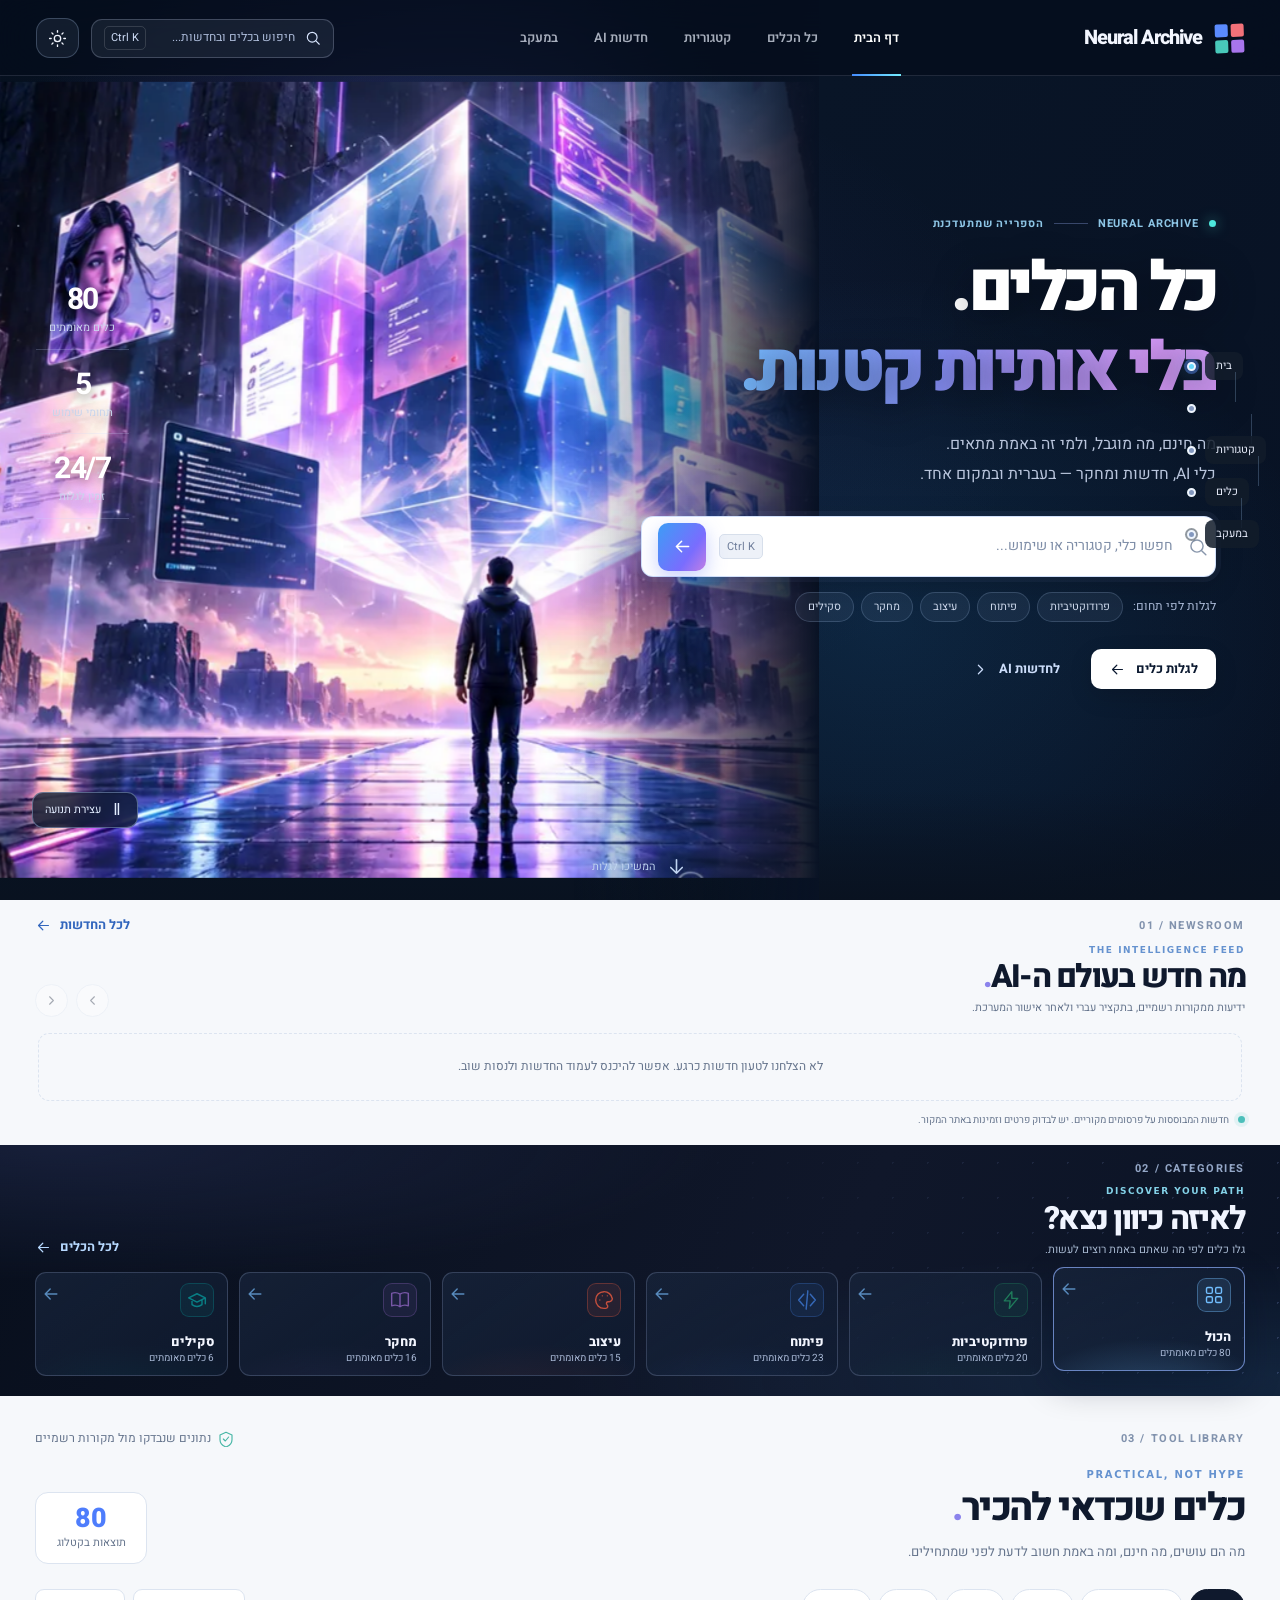
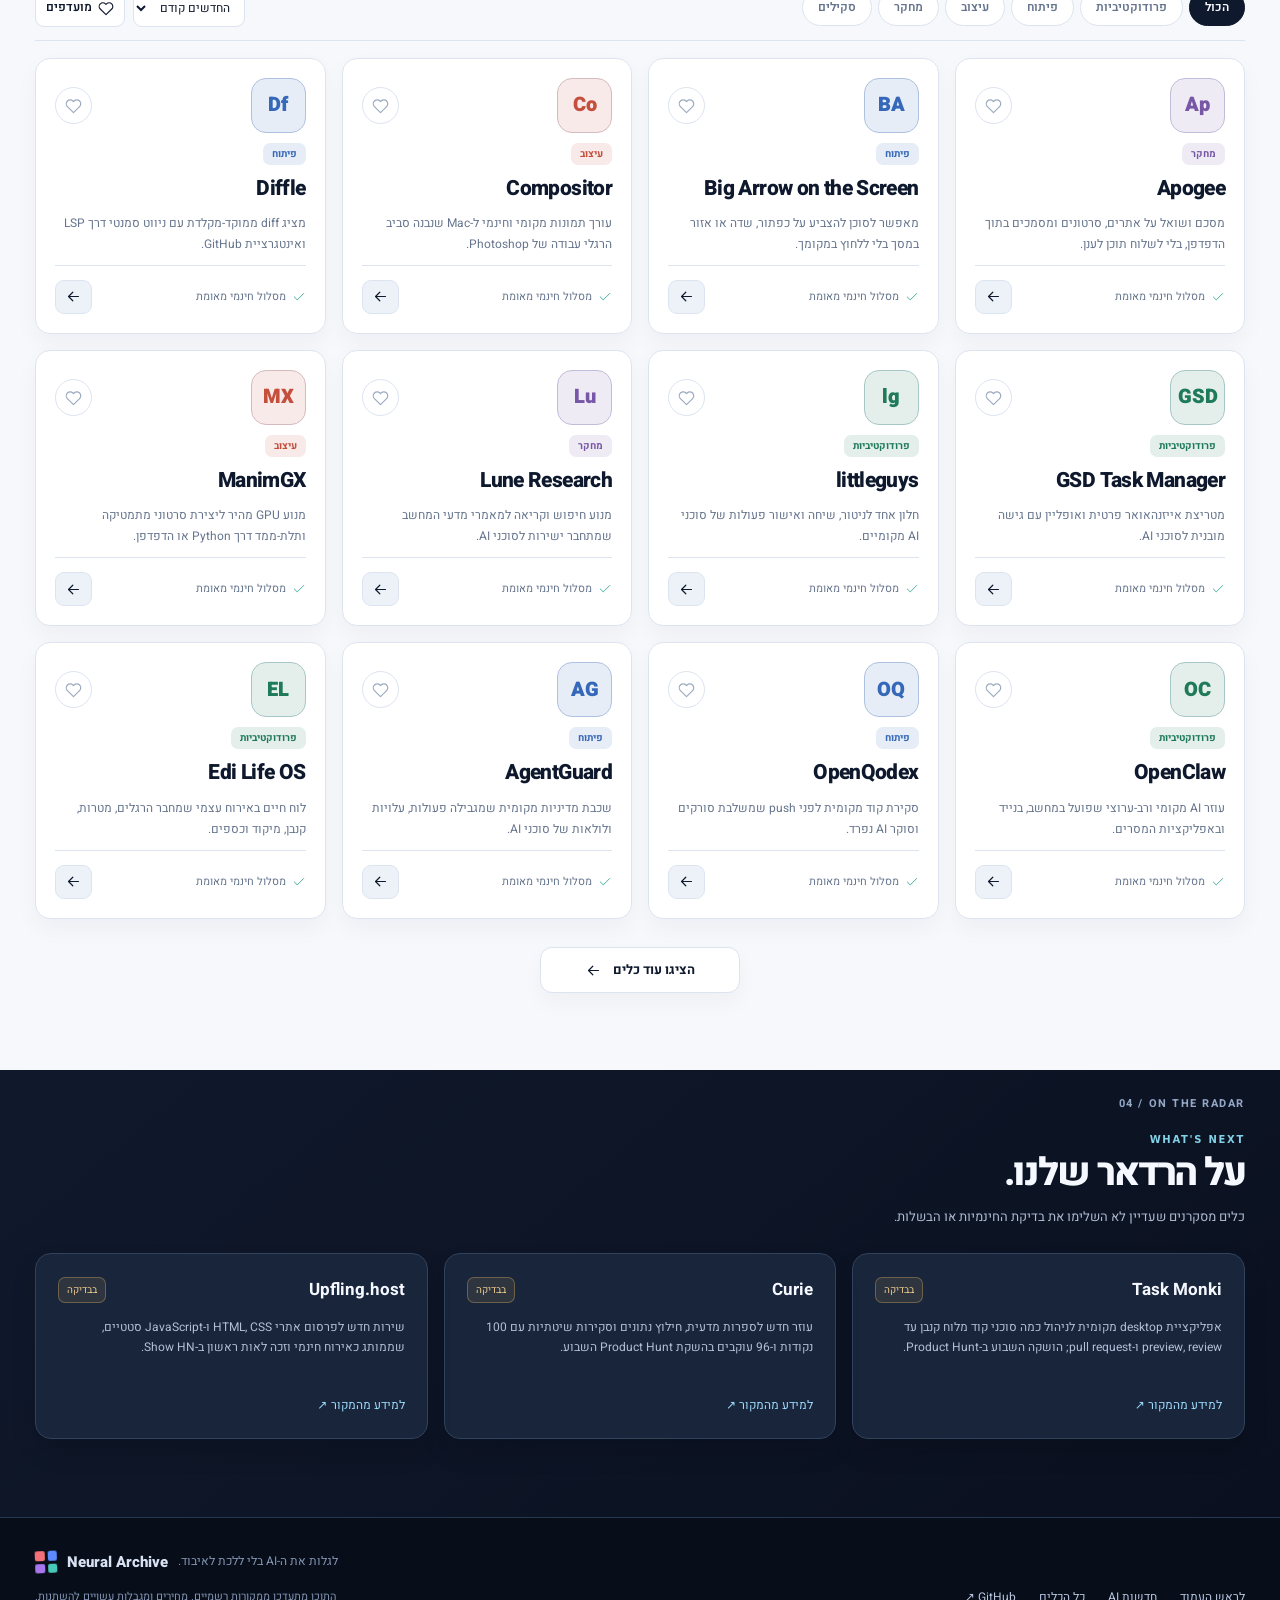
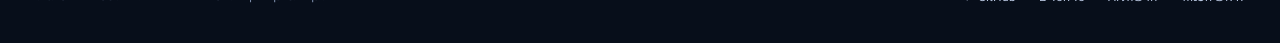
==== commit e63b8767: "design: separate Hebrew hero punctuation for optical spacing" ====
--- a/design.html
+++ b/design.html
@@ -73,7 +73,7 @@
       <div class="hero-inner">
         <div class="hero-copy">
           <div class="hero-overline"><span class="overline-mark"></span> NEURAL ARCHIVE <span class="overline-rule"></span> הספרייה שמתעדכנת</div>
-          <h1 id="heroHeading">כל הכלים.<br><em>בלי אותיות קטנות.</em></h1>
+          <h1 id="heroHeading">כל הכלים<span class="hero-dot">.</span><br><em>בלי אותיות קטנות<span class="hero-dot">.</span></em></h1>
           <p class="hero-subtitle">מה חינם, מה מוגבל, ולמי זה באמת מתאים.<br>כלי AI, חדשות ומחקר — בעברית ובמקום אחד.</p>
           <form class="hero-search" id="heroSearchForm" role="search">
             <svg aria-hidden="true"><use href="#i-search"></use></svg>
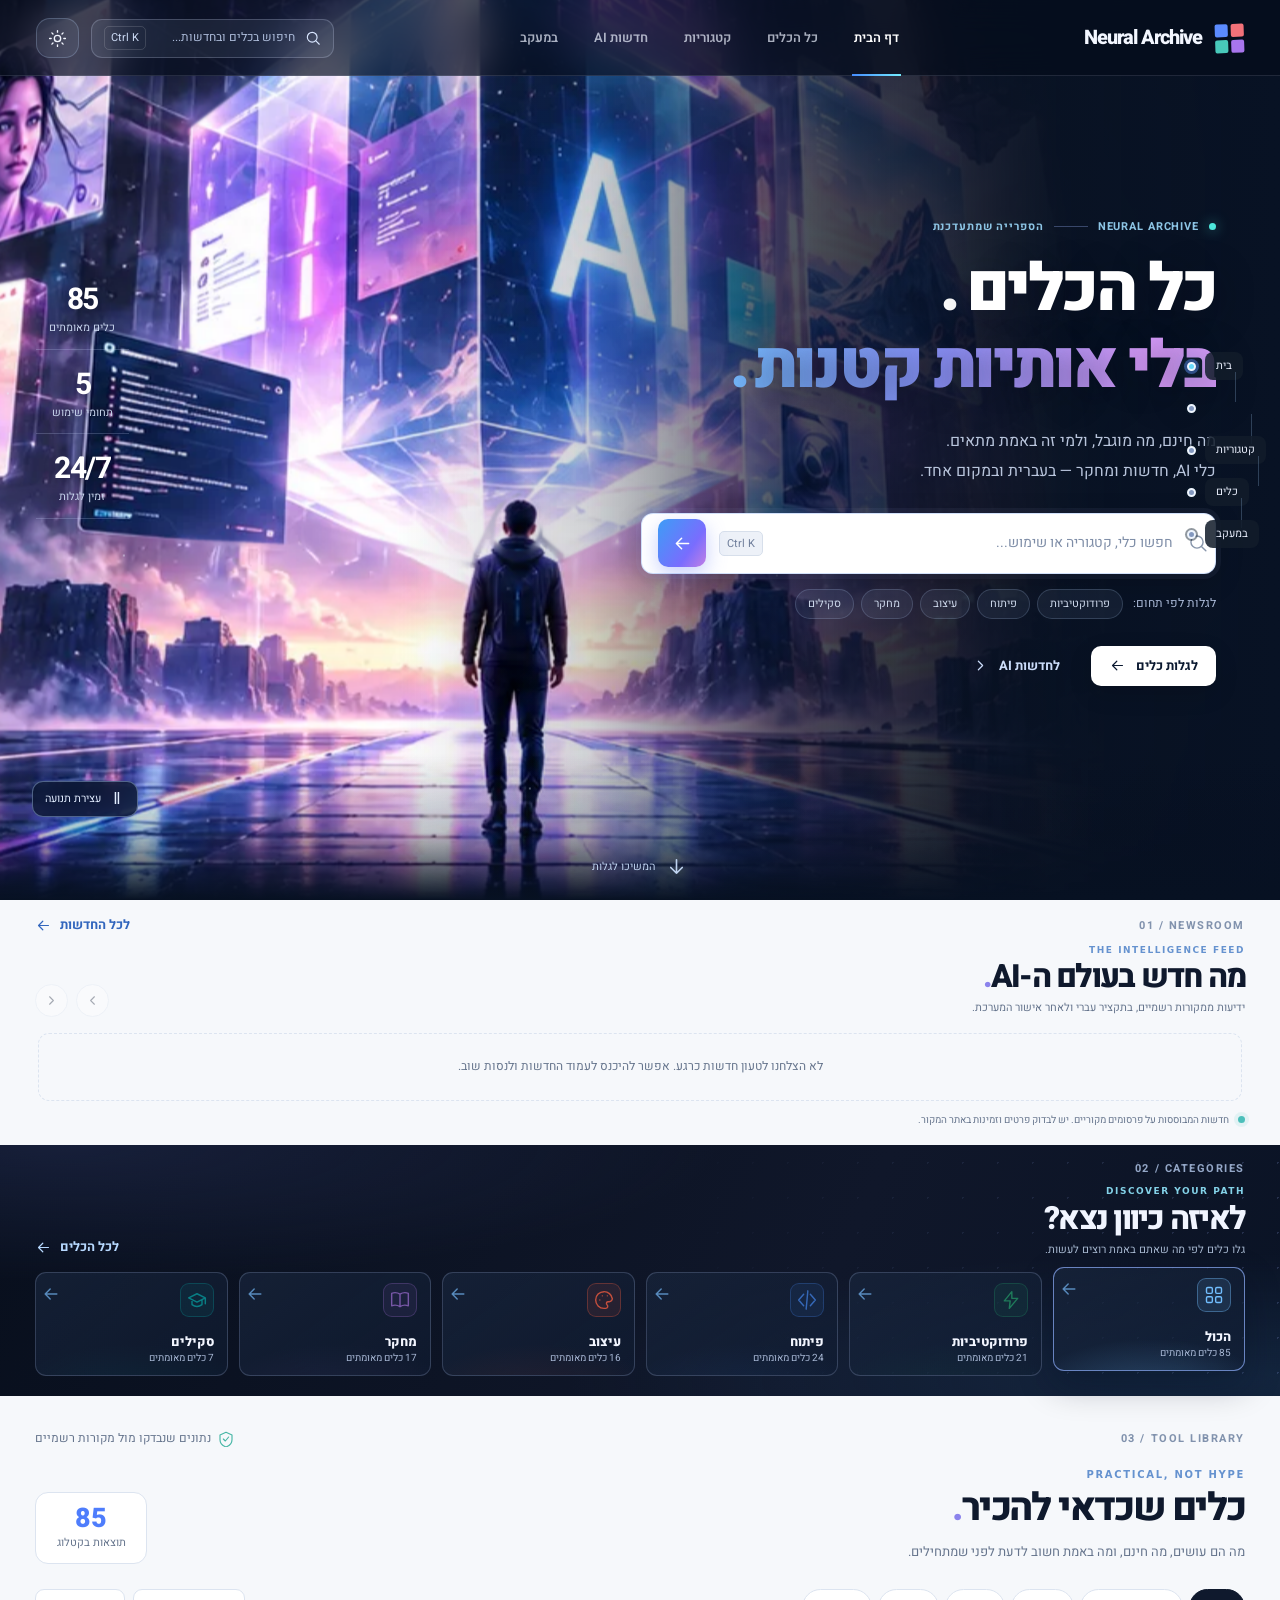
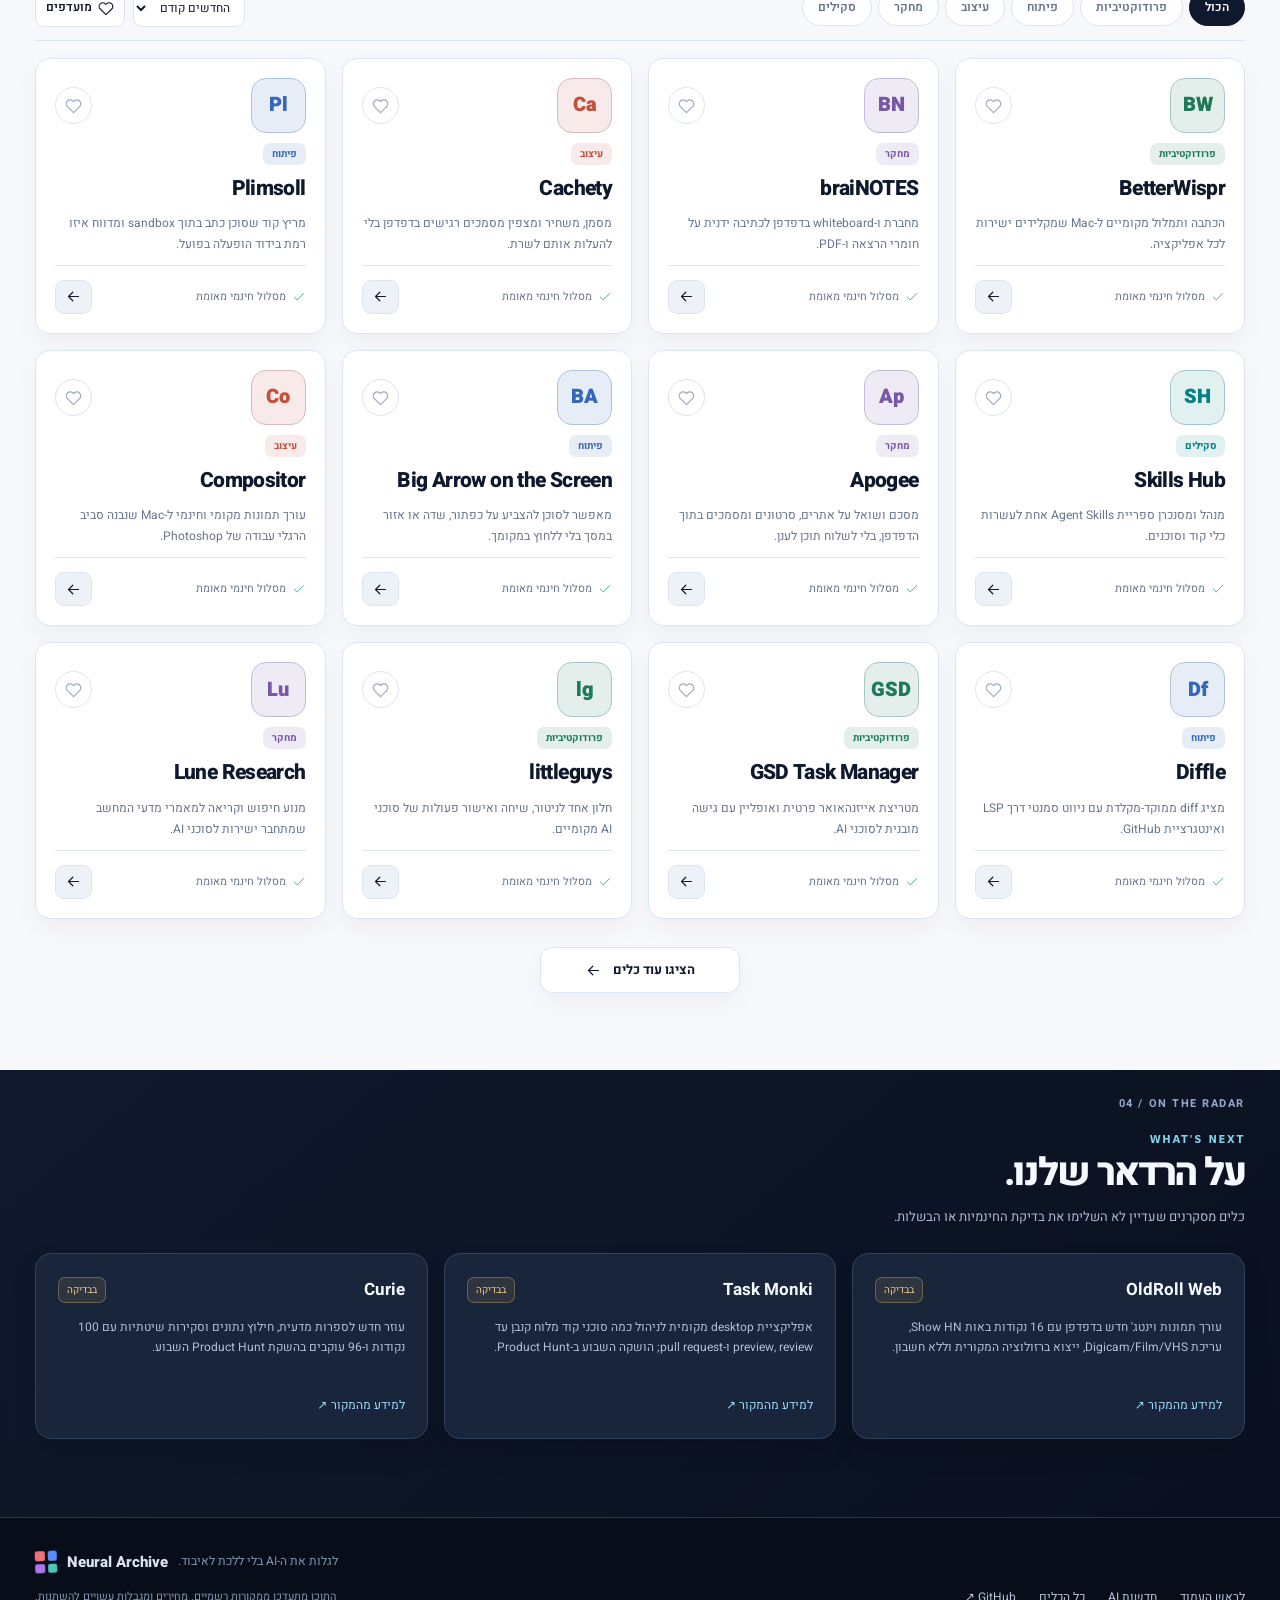
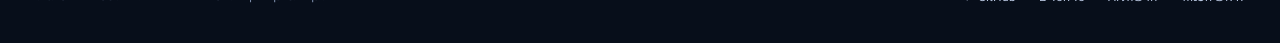
==== commit 01785f40: "fix: move cinematic scene outside split grid into full-bleed Hero backdrop" ====
--- a/design.html
+++ b/design.html
@@ -70,6 +70,54 @@
     <section class="hero" id="home" aria-labelledby="heroHeading">
       <div class="hero-haze" aria-hidden="true"></div>
       <div class="hero-gridline" aria-hidden="true"></div>
+      <div class="hero-visual" id="portalVisual">
+        <div class="portal-scene cinematic-scene" id="portalScene" aria-hidden="true">
+          <div class="cinematic-sky-glow"></div>
+          <div class="cinematic-photograph" id="cinematicPhotograph">
+            <img class="cinematic-backdrop" src="/assets/cinematic-scene-backdrop-hq.webp"
+              width="910" height="636" alt="" fetchpriority="high" decoding="async" draggable="false">
+            <div class="cinematic-cube-aura"></div>
+            <div class="cinematic-layer cinematic-layer-cube" style="--x:35.9341%;--y:1.1006%;--w:41.6484%;--h:65.5660%">
+              <div class="cinematic-layer-motion"><img src="/assets/cinematic-cube-hq.webp" width="379" height="417" alt="" decoding="async" draggable="false"></div>
+            </div>
+            <div class="cinematic-layer cinematic-layer-woman" style="--x:18.5714%;--y:8.9623%;--w:13.7363%;--h:27.6730%">
+              <div class="cinematic-layer-motion"><img src="/assets/cinematic-panel-woman.webp" width="125" height="176" alt="" decoding="async" draggable="false"></div>
+            </div>
+            <div class="cinematic-layer cinematic-layer-light" style="--x:11.0989%;--y:36.6352%;--w:16.9231%;--h:25.0000%">
+              <div class="cinematic-layer-motion"><img src="/assets/cinematic-panel-light.webp" width="154" height="159" alt="" decoding="async" draggable="false"></div>
+            </div>
+            <div class="cinematic-layer cinematic-layer-code" style="--x:28.2418%;--y:41.6667%;--w:16.7033%;--h:23.1132%">
+              <div class="cinematic-layer-motion"><img src="/assets/cinematic-panel-code.webp" width="152" height="147" alt="" decoding="async" draggable="false"></div>
+            </div>
+            <div class="cinematic-layer cinematic-layer-mountain" style="--x:76.7033%;--y:14.4654%;--w:15.4945%;--h:37.8931%">
+              <div class="cinematic-layer-motion"><img src="/assets/cinematic-panel-mountain.webp" width="141" height="241" alt="" decoding="async" draggable="false"></div>
+            </div>
+            <div class="cinematic-layer cinematic-layer-robot" style="--x:73.8462%;--y:44.3396%;--w:11.7582%;--h:21.5409%">
+              <div class="cinematic-layer-motion"><img src="/assets/cinematic-panel-robot.webp" width="107" height="137" alt="" decoding="async" draggable="false"></div>
+            </div>
+            <div class="cinematic-layer cinematic-layer-top" style="--x:63.1868%;--y:0.3145%;--w:11.3187%;--h:20.7547%">
+              <div class="cinematic-layer-motion"><img src="/assets/cinematic-panel-top.webp" width="103" height="132" alt="" decoding="async" draggable="false"></div>
+            </div>
+            <div class="cinematic-layer cinematic-layer-top2" style="--x:68.3516%;--y:8.0189%;--w:6.8132%;--h:14.3082%">
+              <div class="cinematic-layer-motion"><img src="/assets/cinematic-panel-top2.webp" width="62" height="91" alt="" decoding="async" draggable="false"></div>
+            </div>
+            <div class="cinematic-head-anchor" id="cinematicHeadAnchor"
+              style="--x:57.0330%;--y:58.1761%;--w:4.6154%;--h:7.2327%">
+              <img class="cinematic-head" src="/assets/cinematic-man-head-hq.webp"
+                width="42" height="46" alt="" decoding="async" draggable="false">
+            </div>
+            <div class="cinematic-particles">
+              <i></i><i></i><i></i><i></i><i></i><i></i><i></i><i></i><i></i><i></i>
+            </div>
+            <div class="cinematic-floor-reflection"></div>
+          </div>
+        </div>
+        <button type="button" class="portal-motion-toggle" id="portalMotionToggle"
+          aria-pressed="false" aria-label="עצירת האנימציה" title="עצירה או הפעלה של תנועת הסצנה">
+          <span aria-hidden="true" class="portal-toggle-icon">Ⅱ</span>
+          <span class="portal-toggle-label">עצירת תנועה</span>
+        </button>
+      </div>
       <div class="hero-inner">
         <div class="hero-copy">
           <div class="hero-overline"><span class="overline-mark"></span> NEURAL ARCHIVE <span class="overline-rule"></span> הספרייה שמתעדכנת</div>
@@ -87,54 +135,6 @@
             <div id="heroTopics"></div>
           </div>
           <div class="hero-cta-row"><a class="hero-primary" href="#tools">לגלות כלים <svg><use href="#i-arrow"></use></svg></a><a class="hero-secondary" href="#news">לחדשות AI <svg><use href="#i-chevron"></use></svg></a></div>
-        </div>
-        <div class="hero-visual" id="portalVisual">
-          <div class="portal-scene cinematic-scene" id="portalScene" aria-hidden="true">
-            <div class="cinematic-sky-glow"></div>
-            <div class="cinematic-photograph" id="cinematicPhotograph">
-              <img class="cinematic-backdrop" src="/assets/cinematic-scene-backdrop-hq.webp"
-                width="910" height="636" alt="" fetchpriority="high" decoding="async" draggable="false">
-              <div class="cinematic-cube-aura"></div>
-              <div class="cinematic-layer cinematic-layer-cube" style="--x:35.9341%;--y:1.1006%;--w:41.6484%;--h:65.5660%">
-                <div class="cinematic-layer-motion"><img src="/assets/cinematic-cube-hq.webp" width="379" height="417" alt="" decoding="async" draggable="false"></div>
-              </div>
-              <div class="cinematic-layer cinematic-layer-woman" style="--x:18.5714%;--y:8.9623%;--w:13.7363%;--h:27.6730%">
-                <div class="cinematic-layer-motion"><img src="/assets/cinematic-panel-woman.webp" width="125" height="176" alt="" decoding="async" draggable="false"></div>
-              </div>
-              <div class="cinematic-layer cinematic-layer-light" style="--x:11.0989%;--y:36.6352%;--w:16.9231%;--h:25.0000%">
-                <div class="cinematic-layer-motion"><img src="/assets/cinematic-panel-light.webp" width="154" height="159" alt="" decoding="async" draggable="false"></div>
-              </div>
-              <div class="cinematic-layer cinematic-layer-code" style="--x:28.2418%;--y:41.6667%;--w:16.7033%;--h:23.1132%">
-                <div class="cinematic-layer-motion"><img src="/assets/cinematic-panel-code.webp" width="152" height="147" alt="" decoding="async" draggable="false"></div>
-              </div>
-              <div class="cinematic-layer cinematic-layer-mountain" style="--x:76.7033%;--y:14.4654%;--w:15.4945%;--h:37.8931%">
-                <div class="cinematic-layer-motion"><img src="/assets/cinematic-panel-mountain.webp" width="141" height="241" alt="" decoding="async" draggable="false"></div>
-              </div>
-              <div class="cinematic-layer cinematic-layer-robot" style="--x:73.8462%;--y:44.3396%;--w:11.7582%;--h:21.5409%">
-                <div class="cinematic-layer-motion"><img src="/assets/cinematic-panel-robot.webp" width="107" height="137" alt="" decoding="async" draggable="false"></div>
-              </div>
-              <div class="cinematic-layer cinematic-layer-top" style="--x:63.1868%;--y:0.3145%;--w:11.3187%;--h:20.7547%">
-                <div class="cinematic-layer-motion"><img src="/assets/cinematic-panel-top.webp" width="103" height="132" alt="" decoding="async" draggable="false"></div>
-              </div>
-              <div class="cinematic-layer cinematic-layer-top2" style="--x:68.3516%;--y:8.0189%;--w:6.8132%;--h:14.3082%">
-                <div class="cinematic-layer-motion"><img src="/assets/cinematic-panel-top2.webp" width="62" height="91" alt="" decoding="async" draggable="false"></div>
-              </div>
-              <div class="cinematic-head-anchor" id="cinematicHeadAnchor"
-                style="--x:57.0330%;--y:58.1761%;--w:4.6154%;--h:7.2327%">
-                <img class="cinematic-head" src="/assets/cinematic-man-head-hq.webp"
-                  width="42" height="46" alt="" decoding="async" draggable="false">
-              </div>
-              <div class="cinematic-particles">
-                <i></i><i></i><i></i><i></i><i></i><i></i><i></i><i></i><i></i><i></i>
-              </div>
-              <div class="cinematic-floor-reflection"></div>
-            </div>
-          </div>
-          <button type="button" class="portal-motion-toggle" id="portalMotionToggle"
-            aria-pressed="false" aria-label="עצירת האנימציה" title="עצירה או הפעלה של תנועת הסצנה">
-            <span aria-hidden="true" class="portal-toggle-icon">Ⅱ</span>
-            <span class="portal-toggle-label">עצירת תנועה</span>
-          </button>
         </div>
         <div class="hero-meta"><div><strong id="heroCount">80</strong><span>כלים מאומתים</span></div><div><strong id="heroCategoryCount">5</strong><span>תחומי שימוש</span></div><div><strong>24/7</strong><span>זמין לגלות</span></div></div>
       </div>
--- a/hero-motion.css
+++ b/hero-motion.css
@@ -6,14 +6,16 @@
  */
 
 .hero {
-  min-height: min(940px, 100svh);
+  /* One complete initial viewport at every desktop height. Never expose news on load. */
+  min-height: 100svh;
+  overflow: hidden;
   background:
     radial-gradient(ellipse at 28% 44%, rgba(97,82,202,.13), transparent 52%),
     linear-gradient(112deg, #06101f 0%, #091527 52%, #081224 100%);
 }
 .hero-inner {
   max-width: none;
-  min-height: clamp(700px, calc(100svh - 76px), 930px);
+  min-height: calc(100svh - 76px);
   padding: 48px clamp(27px, 5vw, 108px) 84px;
   grid-template-columns: 52% 48%;
 }
@@ -25,12 +27,18 @@
   padding-block: 49px 85px;
 }
 .hero-visual#portalVisual {
+  /* Absolute grid items keep their grid-area as the containing block.
+     Span BOTH columns: otherwise width:100% still measures only 48%. */
+  grid-column: 1 / -1;
   position: absolute;
   z-index: 2;
+  /* Full-bleed artwork reaches behind the headline, not a left-side card. */
   top: -76px;
-  bottom: -5px;
-  left: 0;
-  width: min(64vw, 1250px);
+  bottom: 0;
+  left: 50%;
+  right: auto;
+  width: 100vw;
+  transform: translateX(-50%);
   height: auto;
   min-height: 0;
   max-height: none;
@@ -39,15 +47,33 @@
   overflow: hidden;
   isolation: isolate;
 }
+/* A blurred right-side extension of the same world prevents a rectangular
+   edge behind the title. Masked to the right, so the person cannot be doubled. */
+.hero-visual#portalVisual::before {
+  content: "";
+  position: absolute;
+  inset: -5%;
+  z-index: 0;
+  pointer-events: none;
+  background: url("/assets/cinematic-scene-backdrop-hq.webp") right center / 280% auto no-repeat;
+  filter: blur(32px) brightness(.55) saturate(.86);
+  opacity: .34;
+  -webkit-mask-image: linear-gradient(90deg, transparent 41%, rgba(0,0,0,.5) 61%, #000 83%);
+  mask-image: linear-gradient(90deg, transparent 41%, rgba(0,0,0,.5) 61%, #000 83%);
+}
 .hero-visual#portalVisual::after {
   content: "";
   position: absolute;
   inset: 0;
   z-index: 11;
   pointer-events: none;
-  background: linear-gradient(90deg,
-    transparent 0%, transparent 70%,
-    rgba(7,17,32,.48) 87%, #081224 100%);
+  /* Dark content zone + integrated floor: no hard photographic rectangle. */
+  background:
+    linear-gradient(180deg, transparent 0%, transparent 85%,
+      rgba(5,13,30,.22) 93%, #071122 100%),
+    linear-gradient(90deg, transparent 0%, transparent 31%,
+      rgba(5,13,28,.18) 46%, rgba(5,13,28,.69) 61%,
+      rgba(7,17,34,.95) 83%, #081224 100%);
 }
 .hero-meta {
   z-index: 13;
@@ -57,16 +83,10 @@
 }
 .hero-down {z-index: 14}
 .cinematic-scene {
-  --scene-x: 0px;
-  --scene-y: 0px;
   --cube-x: 0px;
   --cube-y: 0px;
   --panels-x: 0px;
   --panels-y: 0px;
-  --head-x: 0px;
-  --head-y: 0px;
-  --head-rx: 0deg;
-  --head-ry: 0deg;
   position: absolute;
   inset: 0;
   z-index: 1;
@@ -74,17 +94,21 @@
 }
 .cinematic-photograph {
   position: absolute;
-  top: 53%;
-  left: 48%;
-  height: 88%;
+  /* Overscan beyond the Hero conceals the top and floor edges while keeping
+     the complete stationary person within view. */
+  top: 49%;
+  left: 30%;
+  height: 104%;
   width: auto;
   aspect-ratio: 910 / 636;
   max-width: none;
-  transform: translate3d(calc(-50% + var(--scene-x)), calc(-50% + var(--scene-y)), 0);
+  transform: translate(-50%,-50%);
   overflow: visible;
   opacity: 1;
   isolation: isolate;
-  animation: cinematic-arrival 1s ease-out both;
+  /* Fade the far right of the photo into the background behind the copy. */
+  -webkit-mask-image: linear-gradient(90deg, #000 0%, #000 77%, rgba(0,0,0,.8) 88%, transparent 100%);
+  mask-image: linear-gradient(90deg, #000 0%, #000 77%, rgba(0,0,0,.8) 88%, transparent 100%);
 }
 .cinematic-backdrop {
   display: block;
@@ -237,13 +261,10 @@
   top: var(--y);
   width: var(--w);
   height: var(--h);
-  transform-origin: 50% 77%;
-  transform:
-    translate3d(var(--head-x),var(--head-y),0)
-    perspective(240px)
-    rotateY(var(--head-ry))
-    rotateX(var(--head-rx));
-  will-change: transform;
+  /* The original head sprite stays perfectly locked to the body.
+     No pointer tracking, rotation, float or transform on the person. */
+  transform: none;
+  will-change: auto;
   backface-visibility: hidden;
 }
 .cinematic-head {
@@ -339,10 +360,6 @@
   animation-play-state: paused!important;
 }
 /* Paused transforms from the pointer are reset by the controller. */
-@keyframes cinematic-arrival {
-  from {opacity:0;translate:0 14px}
-  to {opacity:1;translate:0 0}
-}
 @keyframes cinematic-ambient {
   0% {opacity:.4;scale:.95}
   100% {opacity:.8;scale:1.06}
@@ -369,23 +386,24 @@
 }
 @media(max-width:1200px) {
   .hero-inner {grid-template-columns:53% 47%}
-  .hero-visual#portalVisual {width:65vw}
+  .hero-visual#portalVisual {width:100%}
   .hero-copy {max-width:620px}
   .hero h1 {font-size:clamp(43px,5.25vw,75px)}
 }
 @media(max-width:920px) {
-  .hero-inner {min-height:680px;grid-template-columns:55% 45%;padding-inline:26px}
-  .hero-visual#portalVisual {width:68vw}
+  .hero-inner {min-height:calc(100svh - 76px);grid-template-columns:55% 45%;padding-inline:26px}
+  .hero-visual#portalVisual {width:100%}
   .hero-meta {display:none}
   .hero-copy {padding-block:55px 60px}
 }
 @media(max-width:690px) {
-  .hero {min-height:0}
+  /* Phones still get a complete opening viewport, with stacked readable copy. */
+  .hero {min-height:100svh}
   .hero-inner {
     display:flex;
     flex-direction:column;
     align-items:stretch;
-    min-height:0;
+    min-height:calc(100svh - 64px);
     padding:26px 20px 48px;
   }
   .hero-copy {
@@ -397,6 +415,7 @@
   .hero-visual#portalVisual {
     position:relative;
     top:auto;left:auto;bottom:auto;right:auto;
+    transform:none;
     width:calc(100% + 40px);
     height:clamp(300px,94vw,455px);
     min-height:0;
@@ -406,7 +425,15 @@
     overflow:hidden;
     align-self:center;
   }
-  .cinematic-photograph {height:106%;left:50%;top:52%;animation:none!important;opacity:1!important}
+  .cinematic-photograph {
+    height:106%;
+    left:50%;
+    top:50%;
+    opacity:1!important;
+    -webkit-mask-image:none;
+    mask-image:none;
+  }
+  .hero-visual#portalVisual::before {display:none}
   .hero-visual#portalVisual::after {
     background:linear-gradient(180deg,rgba(8,17,33,.26),transparent 15%,transparent 80%,#071020 100%);
   }
@@ -416,7 +443,7 @@
 }
 @media(max-width:390px) {
   .hero-visual#portalVisual {height:300px}
-  .cinematic-photograph {height:103%}
+  .cinematic-photograph {height:106%}
 }
 @media(prefers-reduced-motion:reduce) {
   .cinematic-layer-motion,
@@ -437,3 +464,31 @@
   .cinematic-head-anchor {transform:none!important}
   .portal-motion-toggle {transition:none}
 }
+
+
+/* NEURAL HERO TYPE REFINEMENT
+ * Retain the two-line Hebrew headline and large cinematic presence.
+ * Reduced desktop letter compression and 4% headline size; separate dots
+ * receive an optical gap on their right-hand side (RTL inline-start).
+ */
+.hero h1 {
+  font-size: clamp(45px, 5.14vw, 81px);
+  letter-spacing: -.045em;
+}
+.hero h1 .hero-dot {
+  display: inline-block;
+  margin-inline-start: .085em;
+  letter-spacing: 0;
+}
+@media (max-width: 1200px) {
+  .hero h1 {font-size: clamp(41px, 5.04vw, 72px)}
+}
+@media (max-width: 920px) {
+  .hero h1 {font-size: clamp(38px, 5.2vw, 56px)}
+}
+@media (max-width: 690px) {
+  .hero h1 {font-size: clamp(40px, 8.9vw, 60px)}
+}
+@media (max-width: 390px) {
+  .hero h1 {font-size: 38px}
+}
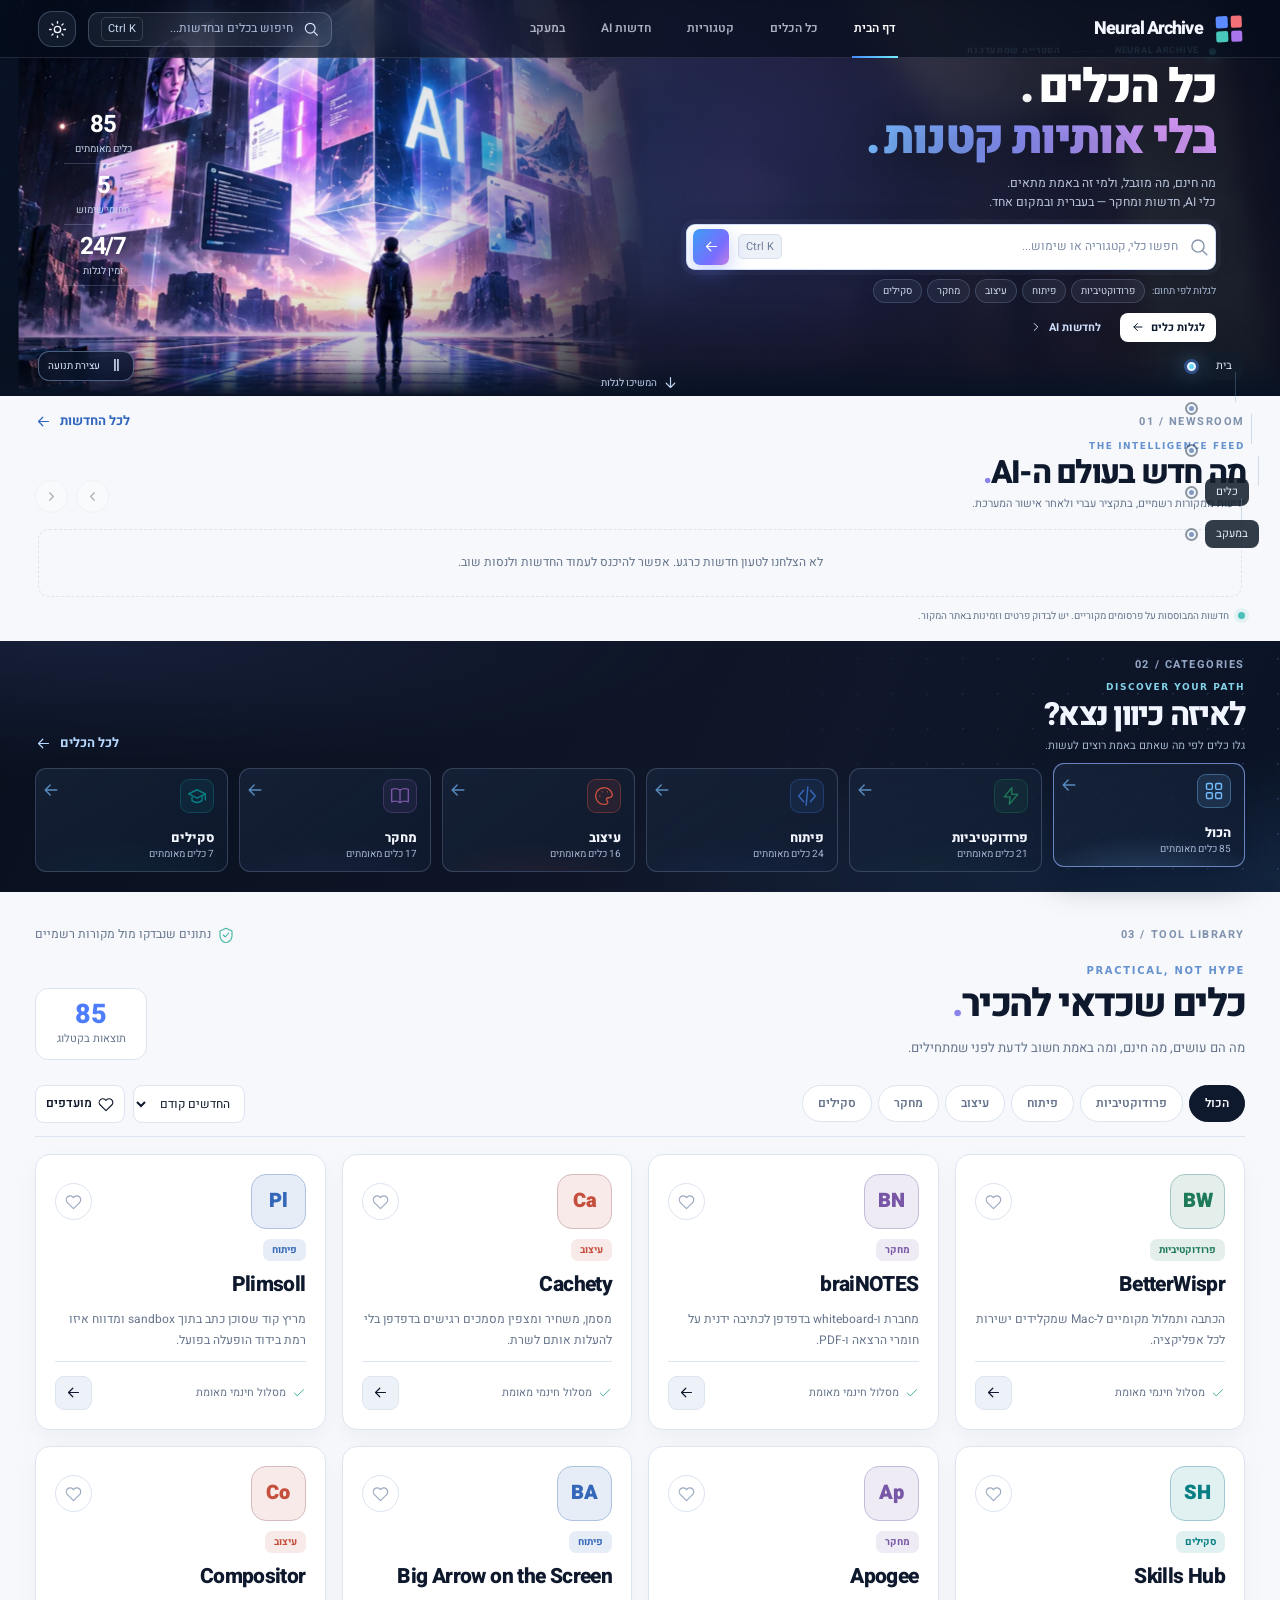
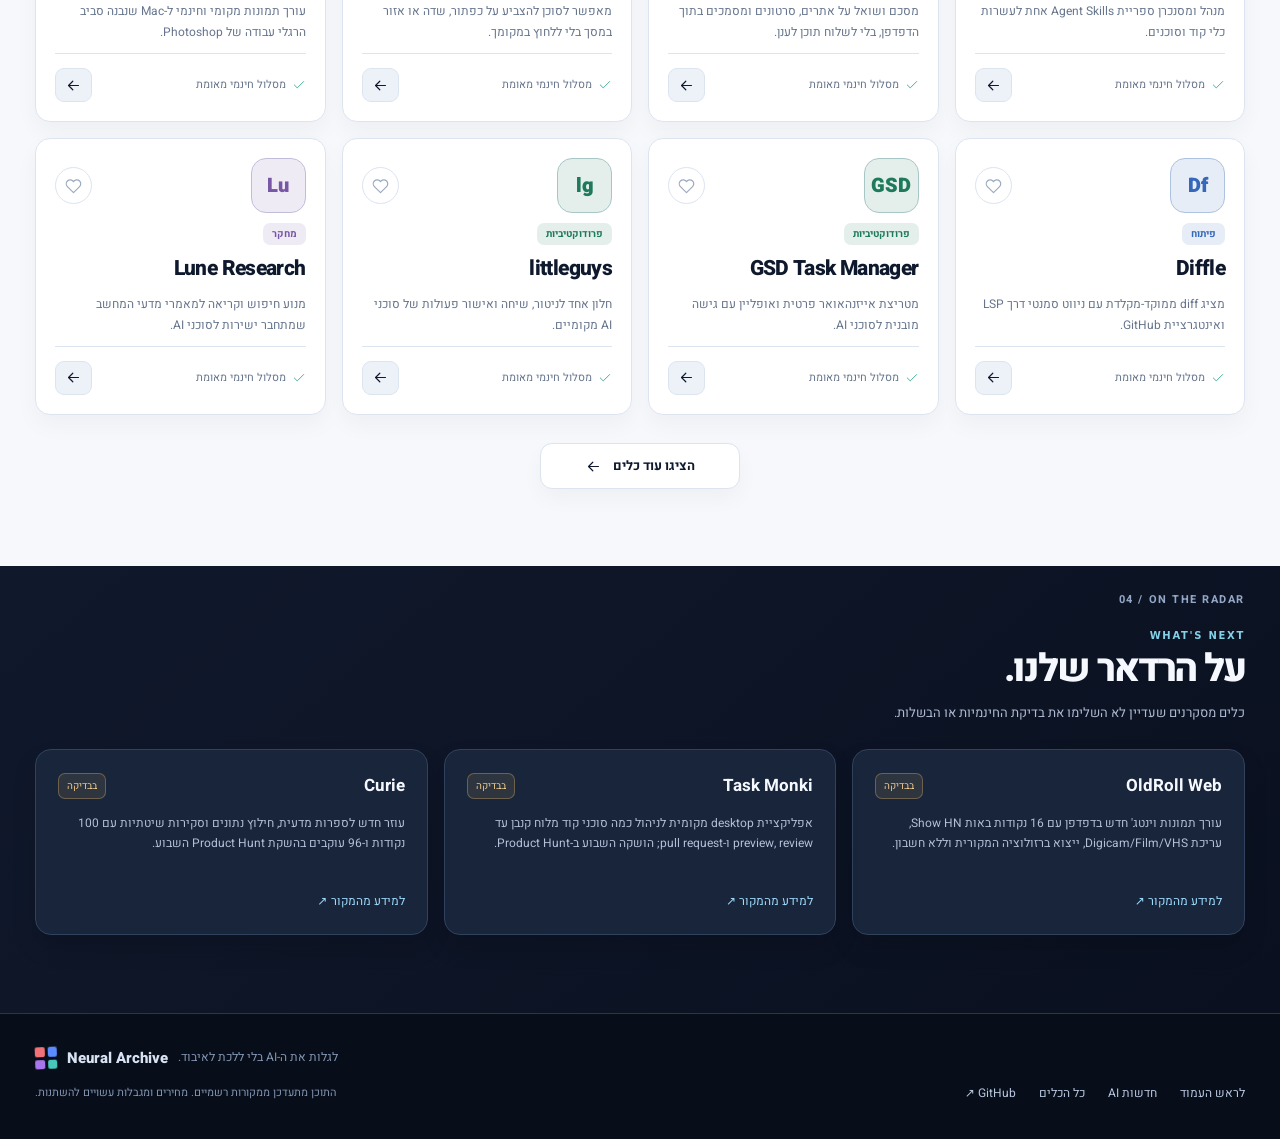
==== commit 8874c65b: "design: load compact hero refinements after cinematic base styles" ====
--- a/design.html
+++ b/design.html
@@ -13,6 +13,7 @@
   <link rel="stylesheet" href="/design.css">
   <link rel="stylesheet" href="/compact-sections.css">
   <link rel="stylesheet" href="/hero-motion.css">
+  <link rel="stylesheet" href="/compact-hero.css">
   <script>
     try { document.documentElement.dataset.theme = localStorage.getItem("na-theme") === "dark" ? "dark" : "light"; } catch {}
   </script>
--- a/hero-motion.css
+++ b/hero-motion.css
@@ -492,3 +492,240 @@
 @media (max-width: 390px) {
   .hero h1 {font-size: 38px}
 }
+
+
+/* NEURAL FULL-BLEED HERO V3 — grounded in the approved cinematic mockup
+   The photo and editorial overlay are siblings now. This removes the
+   52/48 grid positioning bug that left a hard seam at mid-screen.
+   The person is never transformed; only already-extracted holograms move.
+*/
+.hero {
+  position: relative;
+  min-height: 100svh;
+  padding-top: 76px;
+  overflow: clip;
+  background: #081224;
+}
+.hero-inner {
+  position: relative;
+  z-index: 6;
+  display: flex;
+  align-items: center;
+  justify-content: flex-start;
+  direction: rtl;
+  width: 100%;
+  max-width: 1680px;
+  min-height: calc(100svh - 76px);
+  margin: 0 auto;
+  padding: clamp(36px, 5vh, 72px) clamp(35px, 5vw, 92px) clamp(42px, 7vh, 95px);
+}
+.hero-copy {
+  position: relative;
+  z-index: 8;
+  grid-column: auto;
+  flex: 0 0 auto;
+  width: min(700px, 45.5vw);
+  max-width: 700px;
+  margin: 0;
+  padding: 0;
+  padding-inline-end: 0;
+}
+.hero-visual#portalVisual {
+  position: absolute;
+  z-index: 2;
+  grid-column: auto;
+  inset: 0;
+  top: 0;
+  right: 0;
+  bottom: 0;
+  left: 0;
+  width: 100%;
+  height: 100%;
+  min-height: 0;
+  max-height: none;
+  transform: none;
+  align-self: auto;
+  overflow: hidden;
+  pointer-events: none;
+  isolation: isolate;
+}
+.cinematic-scene { inset: 0; }
+
+/* A dark, scenic right-third crop carries REAL landscape texture under
+   the title without duplicating the fixed figure or its holograms. */
+.hero-visual#portalVisual::before {
+  content: "";
+  position: absolute;
+  z-index: 0;
+  inset: -2%;
+  background-image: url("/assets/cinematic-scene-backdrop-hq.webp");
+  background-size: 250% auto;
+  background-position: right center;
+  background-repeat: no-repeat;
+  opacity: .66;
+  filter: blur(10px) brightness(.83) saturate(.94);
+  -webkit-mask-image: linear-gradient(90deg, transparent 27%, rgba(0,0,0,.45) 48%, #000 70%);
+  mask-image: linear-gradient(90deg, transparent 27%, rgba(0,0,0,.45) 48%, #000 70%);
+}
+.hero-visual#portalVisual::after {
+  content: "";
+  position: absolute;
+  z-index: 11;
+  inset: 0;
+  pointer-events: none;
+  background:
+    linear-gradient(180deg,
+      rgba(5,12,25,.08) 0%,
+      transparent 17%,
+      transparent 70%,
+      rgba(5,13,28,.29) 91%,
+      #081224 100%),
+    linear-gradient(90deg,
+      transparent 0%,
+      rgba(6,13,28,.02) 29%,
+      rgba(6,13,28,.19) 44%,
+      rgba(6,13,28,.49) 63%,
+      rgba(6,13,28,.76) 80%,
+      rgba(6,13,28,.86) 100%);
+}
+.cinematic-photograph {
+  position: absolute;
+  top: 49%;
+  left: 26%;
+  width: auto;
+  height: 112%;
+  aspect-ratio: 910 / 636;
+  max-width: none;
+  opacity: 1;
+  overflow: visible;
+  isolation: isolate;
+  transform: translate(-50%, -50%);
+  -webkit-mask-image: linear-gradient(90deg,
+    #000 0%, #000 57%, rgba(0,0,0,.98) 67%,
+    rgba(0,0,0,.74) 81%, rgba(0,0,0,.32) 92%, transparent 100%);
+  mask-image: linear-gradient(90deg,
+    #000 0%, #000 57%, rgba(0,0,0,.98) 67%,
+    rgba(0,0,0,.74) 81%, rgba(0,0,0,.32) 92%, transparent 100%);
+}
+.cinematic-backdrop { object-fit: fill; }
+.hero-meta {
+  z-index: 14;
+  top: 22%;
+  left: clamp(19px, 4vw, 72px);
+}
+.hero-down { z-index: 15; }
+.portal-motion-toggle {
+  position: absolute;
+  z-index: 16;
+  bottom: clamp(18px, 4vw, 56px);
+  left: clamp(17px, 3vw, 48px);
+  right: auto;
+}
+
+/* Avoid the visual stealing clicks from search and nav; the pause button
+   intentionally remains interactive. */
+.hero-inner { pointer-events: none; }
+.hero-copy { pointer-events: auto; }
+.hero-visual#portalVisual { pointer-events: none; }
+.hero-visual#portalVisual .portal-motion-toggle { pointer-events: auto; }
+
+@media (max-width: 1200px) and (min-width: 921px) {
+  .hero-copy { width: min(620px, 51vw); }
+  .cinematic-photograph { left: 26%; height: 110%; }
+}
+@media (max-width: 920px) and (min-width: 691px) {
+  .hero-inner {
+    display: flex;
+    align-items: center;
+    justify-content: flex-start;
+    min-height: calc(100svh - 76px);
+    padding-inline: 30px;
+  }
+  .hero-copy {
+    width: min(600px, 65vw);
+    max-width: 600px;
+    padding: 0;
+  }
+  .hero-visual#portalVisual { width: 100%; }
+  .cinematic-photograph { left: 27%; height: 110%; }
+  .hero-visual#portalVisual::after {
+    background: linear-gradient(90deg,
+      rgba(5,13,28,.05) 0%, rgba(5,13,28,.2) 35%,
+      rgba(5,13,28,.68) 73%,rgba(5,13,28,.9) 100%),
+      linear-gradient(180deg, transparent 78%, #081224 100%);
+  }
+}
+@media (max-width: 690px) {
+  .hero {
+    min-height: 100svh;
+    padding-top: 64px;
+    overflow: clip;
+  }
+  .hero-inner {
+    display: flex;
+    flex-direction: column;
+    align-items: stretch;
+    justify-content: flex-start;
+    min-height: calc(100svh - 64px);
+    padding: clamp(30px, 5svh, 56px) 20px 46px;
+  }
+  .hero-copy {
+    order: initial;
+    width: 100%;
+    max-width: none;
+    margin: 0 auto;
+    padding: 0;
+    text-align: center;
+  }
+  .hero-visual#portalVisual {
+    position: absolute;
+    inset: 0;
+    top: 0;
+    left: 0;
+    right: 0;
+    bottom: 0;
+    order: initial;
+    width: 100%;
+    height: 100%;
+    max-height: none;
+    min-height: 0;
+    margin: 0;
+    transform: none;
+    align-self: auto;
+    overflow: hidden;
+  }
+  .hero-visual#portalVisual::before { display: none; }
+  .hero-visual#portalVisual::after {
+    display: block;
+    background:
+      linear-gradient(180deg,
+        #081224 0%, rgba(8,18,36,.97) 32%,
+        rgba(8,18,36,.85) 49%,
+        rgba(8,18,36,.27) 70%,
+        rgba(8,18,36,.1) 81%,
+        #081224 100%);
+  }
+  .cinematic-photograph {
+    height: min(65svh, 570px);
+    width: auto;
+    top: 78%;
+    left: 50%;
+    opacity: 1;
+    transform: translate(-50%,-50%);
+    -webkit-mask-image: linear-gradient(180deg,
+      transparent 0%, #000 19%, #000 83%, transparent 100%);
+    mask-image: linear-gradient(180deg,
+      transparent 0%, #000 19%, #000 83%, transparent 100%);
+  }
+  .hero-meta { display:none; }
+  .hero-down { bottom: 8px; }
+  .portal-motion-toggle { bottom: 34px; left: 14px; right: auto; }
+  .hero-copy .hero-cta-row { justify-content: center; }
+}
+@media (max-width: 390px) {
+  .hero-inner { padding-inline: 15px; }
+  .cinematic-photograph { height: min(62svh, 500px); left: 50%; top: 79%; }
+}
+@media (prefers-reduced-motion: reduce) {
+  .cinematic-photograph { transform: translate(-50%,-50%) !important; opacity: 1 !important; }
+}
--- a/compact-hero.css
+++ b/compact-hero.css
@@ -0,0 +1,139 @@
+/*
+ * Neural Archive — compact cinematic landing (preview only)
+ * Keeps the approved edge-to-edge artwork and independent 2.5D holograms.
+ * The desktop above-the-fold composition is editorial, not a 100vh splash.
+ */
+@media (min-width: 691px) {
+  html { scroll-padding-top: 66px; }
+  .site-header { height: 58px; margin-bottom: -58px; }
+  .header-inner { padding-inline: clamp(22px, 3vw, 48px); }
+  .desktop-nav a { height: 58px; font-size: 12px; }
+  .brand-text { font-size: 18px; }
+  .brand-symbol { width: 26px; height: 26px; }
+  .header-search { height: 35px; }
+  .theme-toggle { width: 38px; height: 36px; }
+
+  .hero {
+    height: clamp(360px, 44svh, 485px);
+    min-height: 360px;
+    padding-top: 58px;
+    overflow: hidden;
+  }
+  .hero-inner {
+    height: calc(100% - 58px);
+    min-height: 0;
+    padding: 8px clamp(27px, 5vw, 92px) 17px;
+  }
+  .hero-copy {
+    width: min(640px, 46vw);
+    max-width: 640px;
+    padding: 0;
+  }
+  .hero-overline {
+    margin-bottom: 6px;
+    font-size: 9px;
+    line-height: 1.4;
+  }
+  .hero h1 {
+    font-size: clamp(43px, 3.65vw, 58px);
+    line-height: 1.075;
+    letter-spacing: -.043em;
+  }
+  .hero-subtitle {
+    margin: 10px 0 12px;
+    font-size: clamp(11px, .95vw, 14px);
+    line-height: 1.55;
+  }
+  .hero-search {
+    width: min(100%, 530px);
+    height: 46px;
+    gap: 9px;
+    padding: 4px 6px;
+    border-radius: 9px;
+  }
+  .hero-search button { width: 36px; height: 36px; border-radius: 7px; }
+  .hero-search button svg { width: 17px; height: 17px; }
+  .hero-search input { font-size: 12px; }
+  .hot-topics { margin-top: 9px; gap: 7px; font-size: 10px; }
+  .hot-topics > div { gap: 5px; }
+  .hot-topics button { padding: 3px 9px; font-size: 10px; }
+  .hero-cta-row { margin-top: 10px; gap: 8px; }
+  .hero-primary, .hero-secondary {
+    padding: 6px 11px;
+    font-size: 11px;
+    gap: 6px;
+    border-radius: 8px;
+  }
+  .hero-cta-row svg { width: 14px; height: 14px; }
+
+  /* The illustration stays behind the headline, with the person immobile. */
+  .cinematic-photograph {
+    top: 49%;
+    left: 26%;
+    height: 111%;
+  }
+  .hero-meta { top: 19%; gap: 8px; left: clamp(22px, 5vw, 77px); }
+  .hero-meta > div { min-width: 78px; padding: 0 4px 6px; }
+  .hero-meta strong { font-size: 24px; }
+  .hero-meta span { font-size: 10px; }
+  .hero-down { bottom: 5px; font-size: 10px; gap: 5px; }
+  .hero-down svg { width: 17px; height: 17px; }
+  .portal-motion-toggle {
+    bottom: 15px;
+    left: clamp(16px, 3vw, 48px);
+    padding: 6px 9px;
+    font-size: 10px;
+  }
+}
+@media (min-width: 691px) and (max-width: 920px) {
+  .hero-copy { width: min(590px, 63vw); }
+  .hero h1 { font-size: clamp(40px, 5.1vw, 49px); }
+  .hero-subtitle { font-size: 11px; }
+  .cinematic-photograph { height: 108%; left: 24%; }
+  .hero-inner { padding-inline: 26px; }
+}
+@media (min-width: 691px) and (max-height: 650px) {
+  .hero { height: 352px; min-height: 352px; }
+  .hero h1 { font-size: clamp(39px, 3.35vw, 49px); }
+  .hero-subtitle { margin: 7px 0 9px; }
+  .hero-overline { margin-bottom: 3px; }
+  .hot-topics { margin-top: 6px; }
+  .hero-cta-row { margin-top: 6px; }
+  .cinematic-photograph { height: 106%; }
+}
+@media (max-width: 690px) {
+  html { scroll-padding-top: 66px; }
+  .site-header { height: 60px; margin-bottom: -60px; }
+  .mobile-nav { top: 60px; }
+  .hero {
+    height: auto;
+    min-height: clamp(630px, 83svh, 760px);
+    padding-top: 60px;
+  }
+  .hero-inner {
+    min-height: calc(clamp(630px, 83svh, 760px) - 60px);
+    height: auto;
+    padding: 24px 18px 47px;
+  }
+  .hero-copy { width: 100%; max-width: none; padding: 0; }
+  .hero-overline { margin-bottom: 9px; }
+  .hero h1 { font-size: clamp(34px, 8.6vw, 46px); line-height: 1.1; }
+  .hero-subtitle { margin: 12px 0 13px; font-size: 12px; line-height: 1.55; }
+  .hero-search { height: 45px; padding: 4px 6px; }
+  .hero-search button { width: 35px; height: 35px; }
+  .hot-topics { margin-top: 9px; gap: 6px; }
+  .hot-topics button { padding: 4px 9px; }
+  .hero-cta-row { margin-top: 13px; gap: 8px; }
+  .hero-primary, .hero-secondary { padding: 7px 12px; }
+  .cinematic-photograph {
+    top: 68%;
+    left: 50%;
+    height: min(61svh, 530px);
+  }
+  .hero-down { bottom: 4px; }
+  .portal-motion-toggle { bottom: 28px; left: 12px; }
+}
+@media (max-width: 390px) {
+  .hero-inner { padding-inline: 14px; }
+  .cinematic-photograph { height: min(60svh, 500px); top: 69%; }
+}
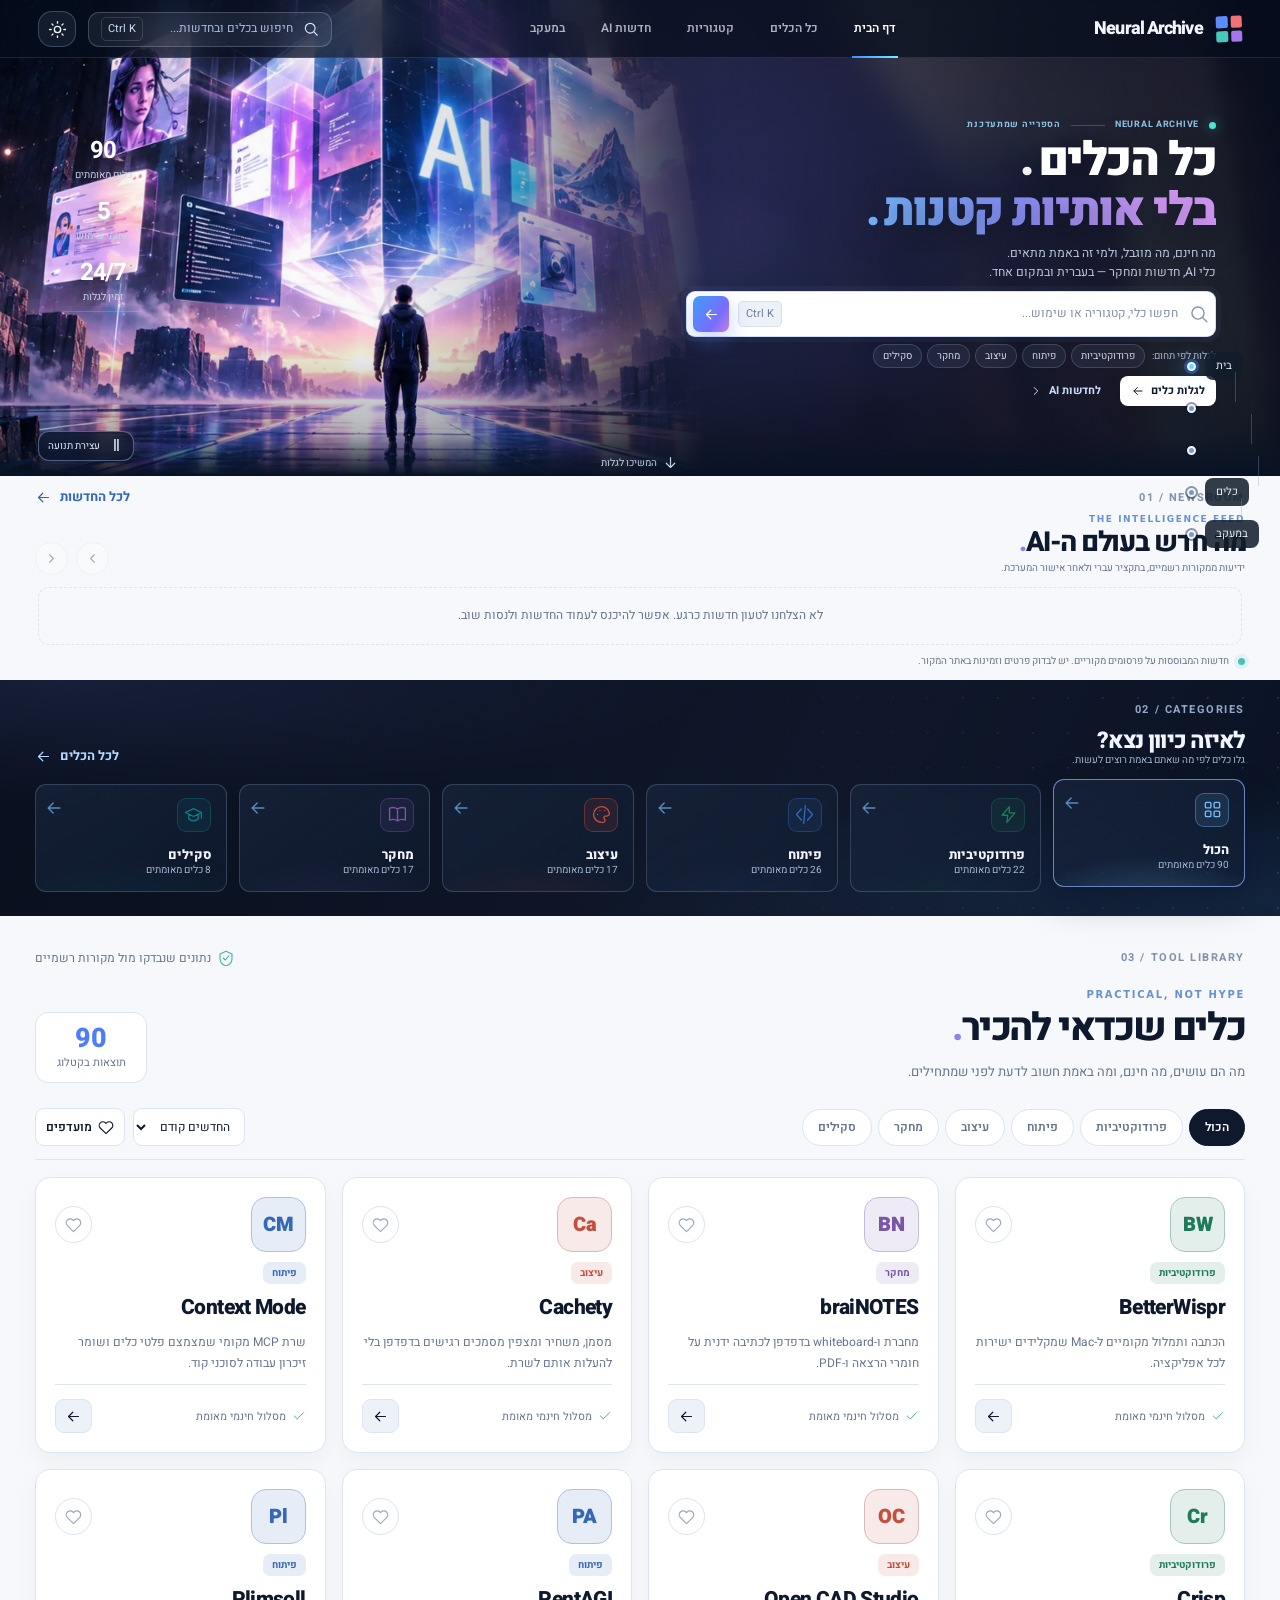
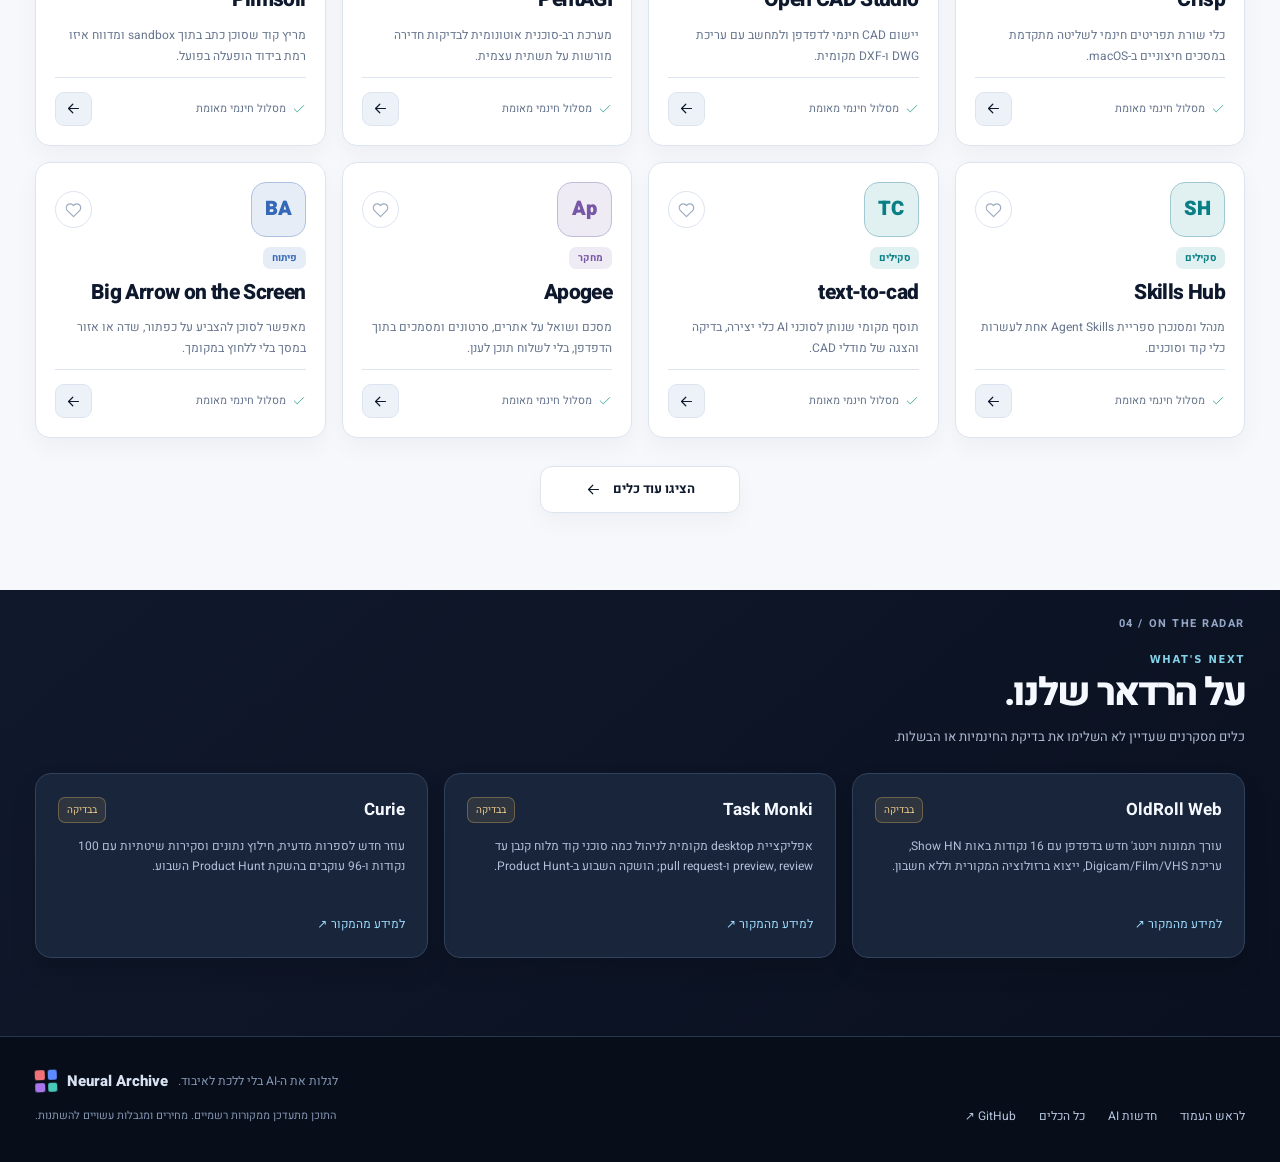
==== commit 8f15f3a0: "design: load standalone category spacing fix after compact sections" ====
--- a/design.html
+++ b/design.html
@@ -12,6 +12,7 @@
   <link href="https://fonts.googleapis.com/css2?family=Heebo:wght@400;500;600;700;800;900&display=swap" rel="stylesheet">
   <link rel="stylesheet" href="/design.css">
   <link rel="stylesheet" href="/compact-sections.css">
+  <link rel="stylesheet" href="/category-spacing.css">
   <link rel="stylesheet" href="/hero-motion.css">
   <link rel="stylesheet" href="/compact-hero.css">
   <script>
--- a/compact-sections.css
+++ b/compact-sections.css
@@ -1,6 +1,6 @@
 /*
  * Neural Archive cinematic preview — compact editorial strips.
- * Scope: news carousel and category tiles only. Preserve the full-screen Hero,
+ * Scope: news carousel and category tiles only. Preserve the cinematic Hero,
  * tool library, API data, RTL semantics and interactive card dialogs.
  */
 
@@ -225,3 +225,66 @@
     font-size: 9px;
   }
 }
+
+/* The approved mockup shows an editorial news ribbon, followed immediately
+   by compact category tiles. Keep richer tap targets on narrow phones. */
+@media (min-width: 691px) {
+  .news-section { padding-bottom: 12px; }
+  .news-section .section-topline,
+  .categories-section .section-topline { padding-top: 11px; }
+  .news-section .section-title-group,
+  .categories-section .section-title-group { margin: 5px 0 10px; }
+  .news-section .section-title-group h2,
+  .categories-section .section-title-group h2 {
+    font-size: clamp(24px, 2.15vw, 29px);
+    line-height: 1.15;
+  }
+  .news-section .section-title-group p:not(.section-eyebrow),
+  .categories-section .section-title-group p:not(.section-eyebrow) {
+    margin-top: 2px;
+    font-size: 10px;
+    line-height: 1.4;
+  }
+  .news-section .news-scroller { padding-bottom: 9px; }
+  .news-section .news-card { height: 145px; min-height: 145px; }
+  .news-section .news-card-content { padding: 31px 12px 8px; }
+  .news-section .news-card-content h3 { font-size: 13px; margin-bottom: 3px; }
+  .news-section .news-card-content p { font-size: 10px; margin-bottom: 4px; }
+  .news-section .news-skeleton { min-height: 58px; padding: 12px 17px; }
+  .categories-section { padding-bottom: 12px; }
+  .categories-section .category-grid { gap: 9px; }
+  .categories-section .category-card { min-height: 86px; padding: 9px 11px; }
+  .categories-section .category-icon { width: 32px; height: 32px; }
+  .categories-section .category-icon svg { width: 19px; height: 19px; }
+  .categories-section .category-text strong { font-size: 12px; }
+  .categories-section .category-text small { font-size: 9px; }
+
+  /* Subtle breathing room around the category ribbon on desktop. */
+  .categories-section .section-topline {
+    padding-top: 0;
+    min-height: 18px;
+  }
+  .categories-section .section-title-group {
+    margin: 5px 0 11px;
+  }
+  .categories-section .section-title-group .section-eyebrow { display: none; }
+  .categories-section .section-title-group h2 {
+    font-size: 23px;
+    line-height: 1.13;
+  }
+  .categories-section .section-title-group p:not(.section-eyebrow) {
+    font-size: 10px;
+    margin-top: 0;
+    line-height: 1.25;
+  }
+  .categories-section .category-card {
+    min-height: 90px;
+    padding: 10px 12px;
+    gap: 6px;
+  }
+  .categories-section .category-icon { width: 30px; height: 30px; }
+  .categories-section .category-icon svg { width: 18px; height: 18px; }
+  .categories-section .category-text strong { font-size: 12px; line-height: 1.3; }
+  .categories-section .category-text small { font-size: 9px; line-height: 1.25; }
+  .categories-section { padding: 8px 0 16px; }
+}
--- a/category-spacing.css
+++ b/category-spacing.css
@@ -0,0 +1,57 @@
+/*
+ * Neural Archive: category ribbon breathing room, production hotfix.
+ *
+ * Separate stylesheet deliberately uses a new URL, so browsers that cached the
+ * earlier compact-sections.css cannot retain the cramped layout.
+ * Desktop/tablet only: maintain the user-approved cinematic Hero, news ribbon,
+ * and accessible mobile category grid exactly as they were.
+ */
+@media (min-width: 691px) {
+  .categories-section {
+    padding: 20px 0 24px;
+  }
+
+  .categories-section .section-topline {
+    padding-top: 0;
+    min-height: 20px;
+  }
+
+  .categories-section .section-title-group {
+    margin: 8px 0 17px;
+  }
+
+  .categories-section .category-grid {
+    gap: 12px;
+  }
+
+  .categories-section .category-card {
+    min-height: 108px;
+    padding: 13px 15px;
+    gap: 8px;
+  }
+
+  .categories-section .category-icon {
+    width: 34px;
+    height: 34px;
+  }
+
+  .categories-section .category-icon svg {
+    width: 19px;
+    height: 19px;
+  }
+
+  .categories-section .category-text strong {
+    font-size: 13px;
+    line-height: 1.4;
+  }
+
+  .categories-section .category-text small {
+    font-size: 10px;
+    line-height: 1.35;
+  }
+
+  .categories-section .category-card .corner-arrow {
+    top: 13px;
+    left: 13px;
+  }
+}
--- a/compact-hero.css
+++ b/compact-hero.css
@@ -14,13 +14,15 @@
   .theme-toggle { width: 38px; height: 36px; }
 
   .hero {
-    height: clamp(360px, 44svh, 485px);
-    min-height: 360px;
+    /* Slightly taller than the over-compressed first fold; categories remain visible. */
+    height: clamp(430px, calc(44svh + 80px), 565px);
+    min-height: 430px;
     padding-top: 58px;
     overflow: hidden;
   }
   .hero-inner {
-    height: calc(100% - 58px);
+    /* Parent content box already excludes the 58px overlay header. */
+    height: 100%;
     min-height: 0;
     padding: 8px clamp(27px, 5vw, 92px) 17px;
   }
@@ -30,7 +32,7 @@
     padding: 0;
   }
   .hero-overline {
-    margin-bottom: 6px;
+    margin-bottom: 4px;
     font-size: 9px;
     line-height: 1.4;
   }
@@ -40,7 +42,7 @@
     letter-spacing: -.043em;
   }
   .hero-subtitle {
-    margin: 10px 0 12px;
+    margin: 8px 0 9px;
     font-size: clamp(11px, .95vw, 14px);
     line-height: 1.55;
   }
@@ -54,10 +56,10 @@
   .hero-search button { width: 36px; height: 36px; border-radius: 7px; }
   .hero-search button svg { width: 17px; height: 17px; }
   .hero-search input { font-size: 12px; }
-  .hot-topics { margin-top: 9px; gap: 7px; font-size: 10px; }
+  .hot-topics { margin-top: 7px; gap: 7px; font-size: 10px; }
   .hot-topics > div { gap: 5px; }
   .hot-topics button { padding: 3px 9px; font-size: 10px; }
-  .hero-cta-row { margin-top: 10px; gap: 8px; }
+  .hero-cta-row { margin-top: 8px; gap: 8px; }
   .hero-primary, .hero-secondary {
     padding: 6px 11px;
     font-size: 11px;
@@ -93,7 +95,7 @@
   .hero-inner { padding-inline: 26px; }
 }
 @media (min-width: 691px) and (max-height: 650px) {
-  .hero { height: 352px; min-height: 352px; }
+  .hero { height: 415px; min-height: 415px; }
   .hero h1 { font-size: clamp(39px, 3.35vw, 49px); }
   .hero-subtitle { margin: 7px 0 9px; }
   .hero-overline { margin-bottom: 3px; }
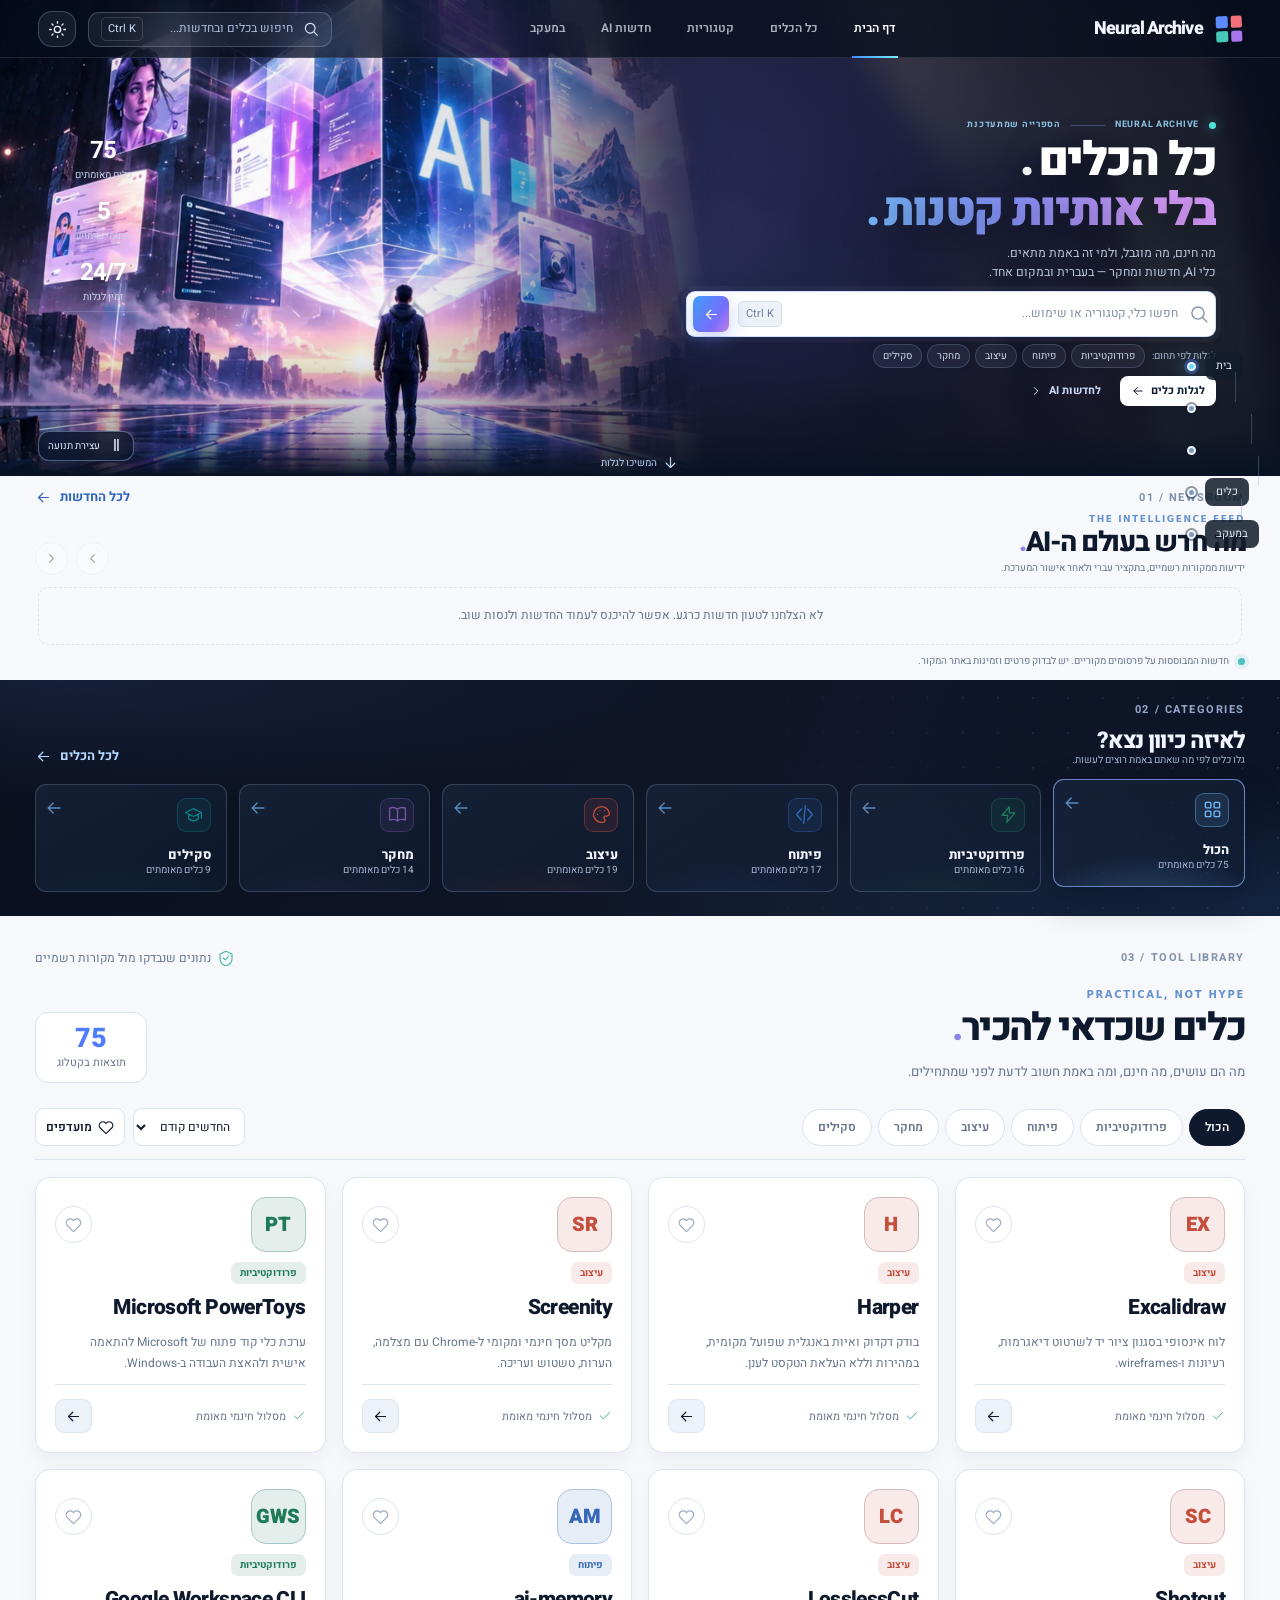
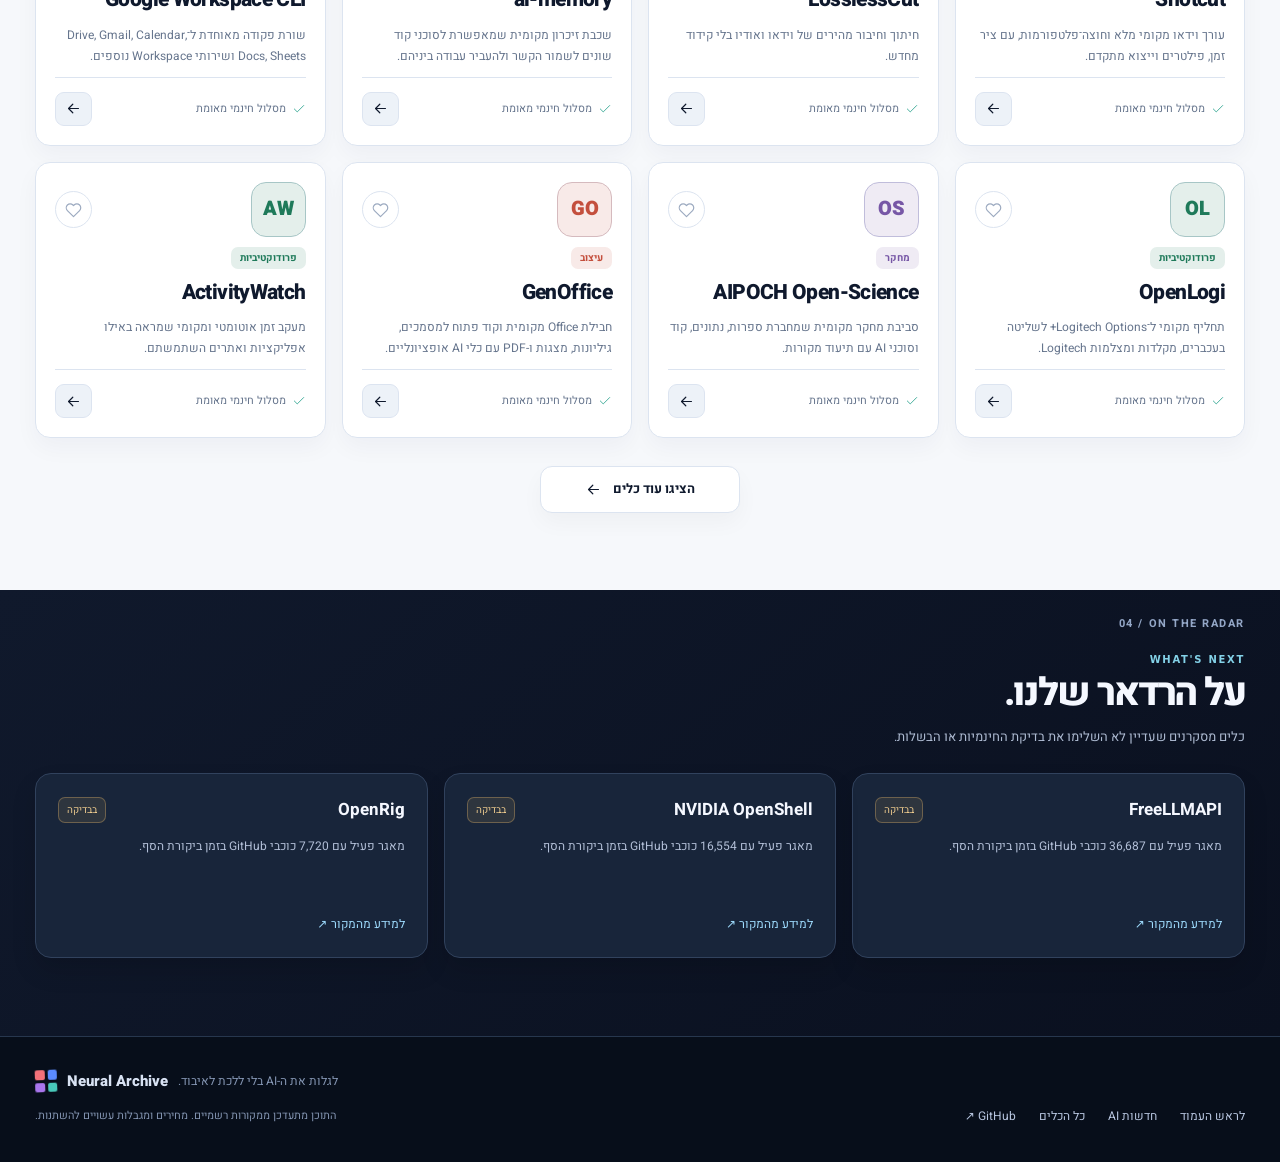
==== commit 7b07d99c: "Reverify Circleback and Gemini Notebook free limits" ====
--- a/design.html
+++ b/design.html
@@ -18,7 +18,7 @@
   <script>
     try { document.documentElement.dataset.theme = localStorage.getItem("na-theme") === "dark" ? "dark" : "light"; } catch {}
   </script>
-  <script src="/data.js" defer></script>
+  <script src="/data.js?v=20261026-weekly-75" defer></script>
   <script src="/design.js" defer></script>
   <script src="/hero-motion.js" defer></script>
 </head>
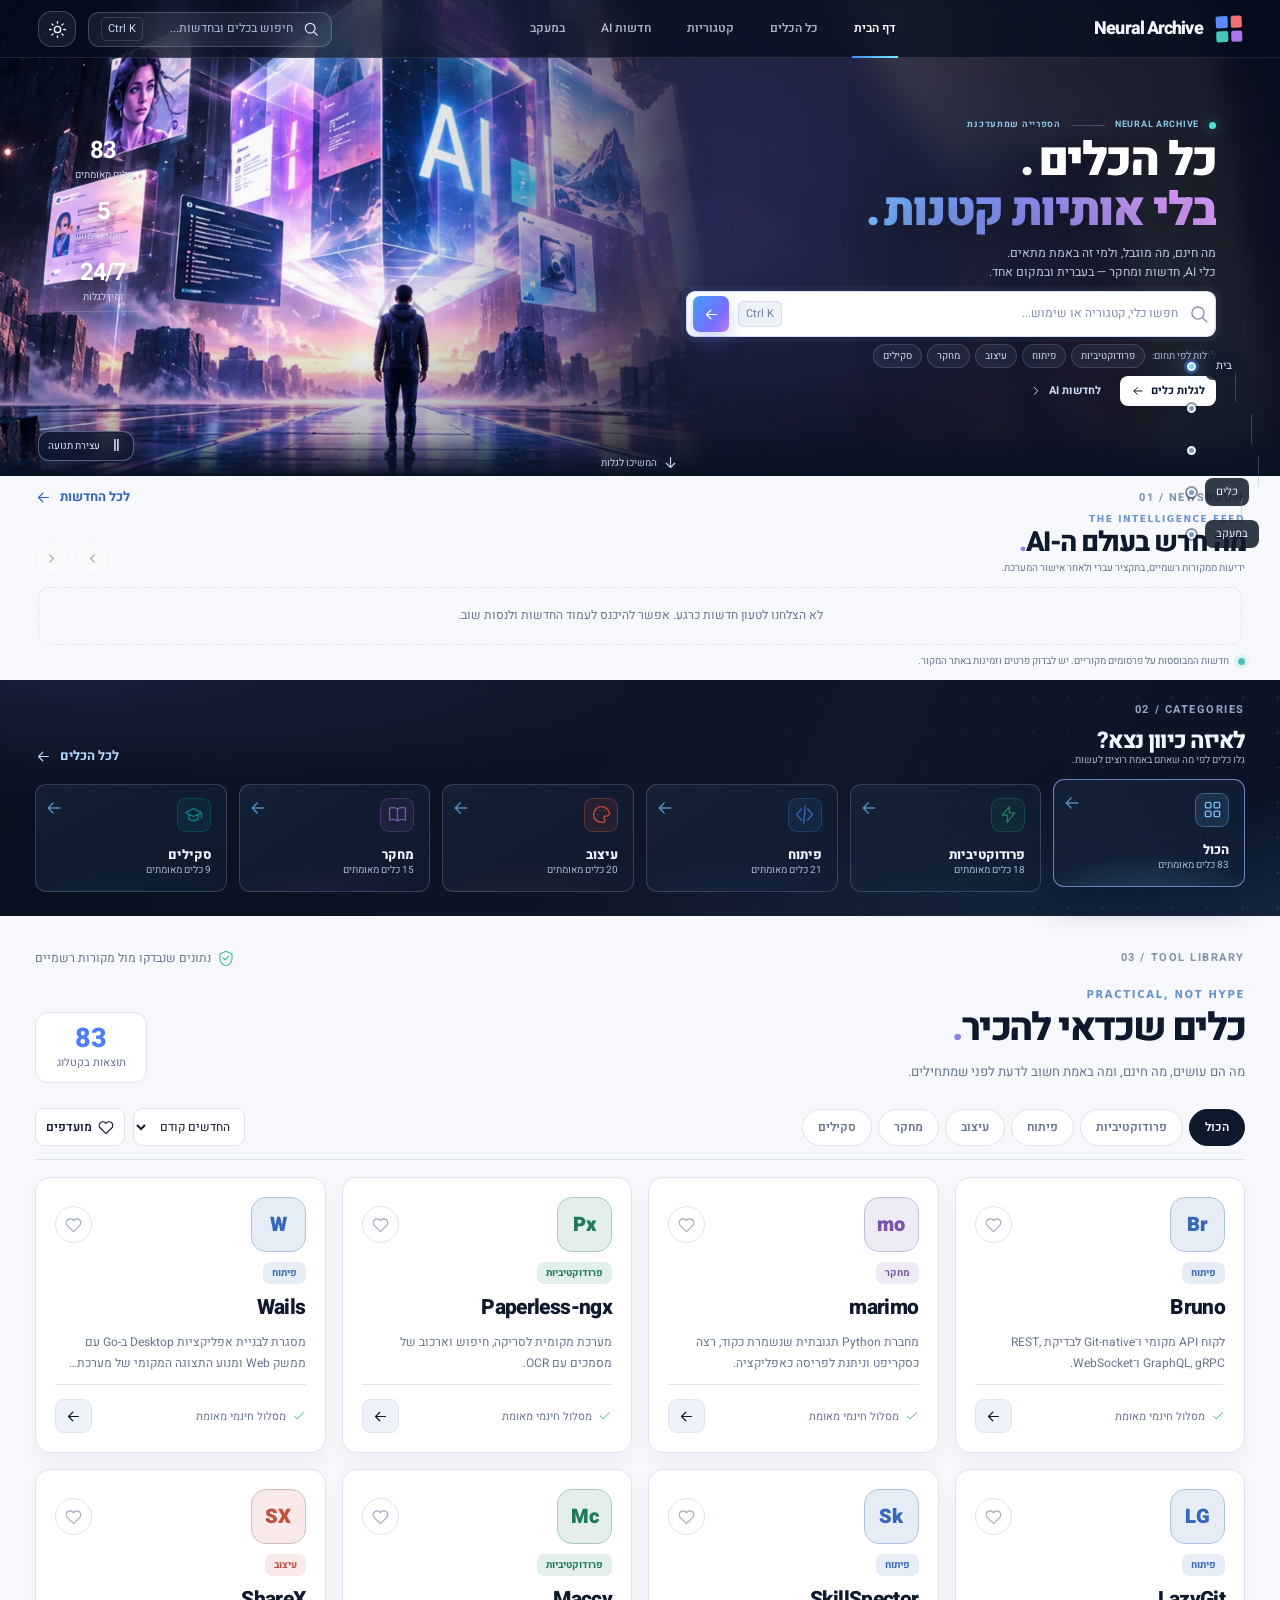
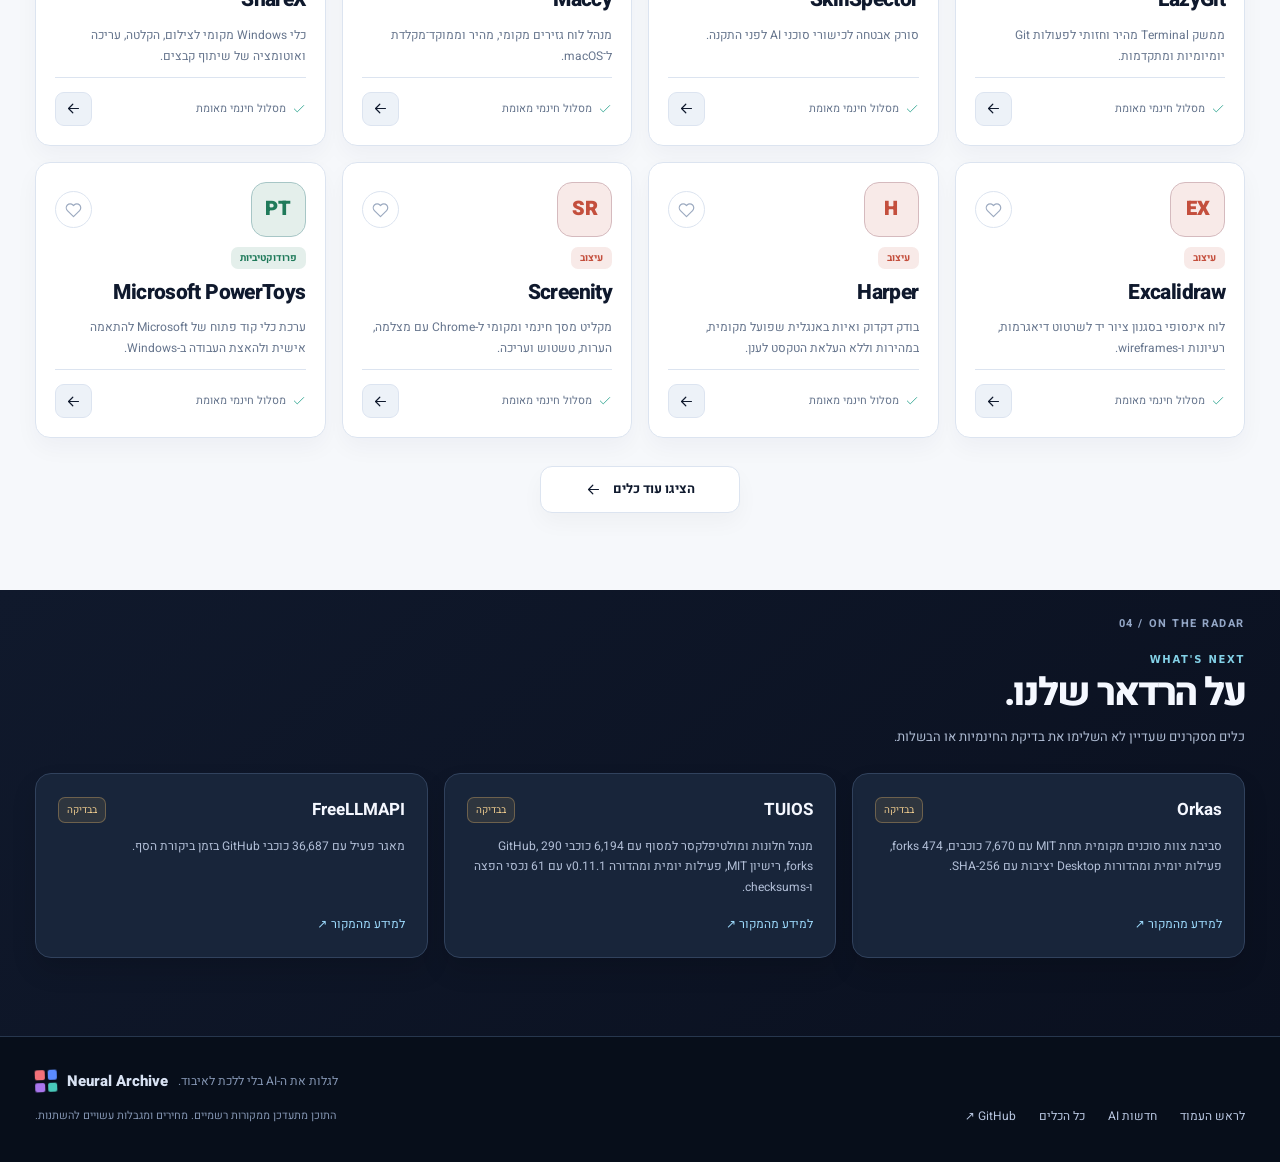
==== commit 2c76313c: "Weekly refresh: add Bruno and marimo" ====
--- a/design.html
+++ b/design.html
@@ -18,7 +18,7 @@
   <script>
     try { document.documentElement.dataset.theme = localStorage.getItem("na-theme") === "dark" ? "dark" : "light"; } catch {}
   </script>
-  <script src="/data.js?v=20261026-weekly-75" defer></script>
+  <script src="/data.js?v=20261102-weekly-83" defer></script>
   <script src="/design.js" defer></script>
   <script src="/hero-motion.js" defer></script>
 </head>
@@ -138,7 +138,7 @@
           </div>
           <div class="hero-cta-row"><a class="hero-primary" href="#tools">לגלות כלים <svg><use href="#i-arrow"></use></svg></a><a class="hero-secondary" href="#news">לחדשות AI <svg><use href="#i-chevron"></use></svg></a></div>
         </div>
-        <div class="hero-meta"><div><strong id="heroCount">80</strong><span>כלים מאומתים</span></div><div><strong id="heroCategoryCount">5</strong><span>תחומי שימוש</span></div><div><strong>24/7</strong><span>זמין לגלות</span></div></div>
+        <div class="hero-meta"><div><strong id="heroCount">83</strong><span>כלים מאומתים</span></div><div><strong id="heroCategoryCount">5</strong><span>תחומי שימוש</span></div><div><strong>24/7</strong><span>זמין לגלות</span></div></div>
       </div>
       <a class="hero-down" href="#news" aria-label="גלילה לחדשות"><svg><use href="#i-arrow"></use></svg><span>המשיכו לגלות</span></a>
     </section>
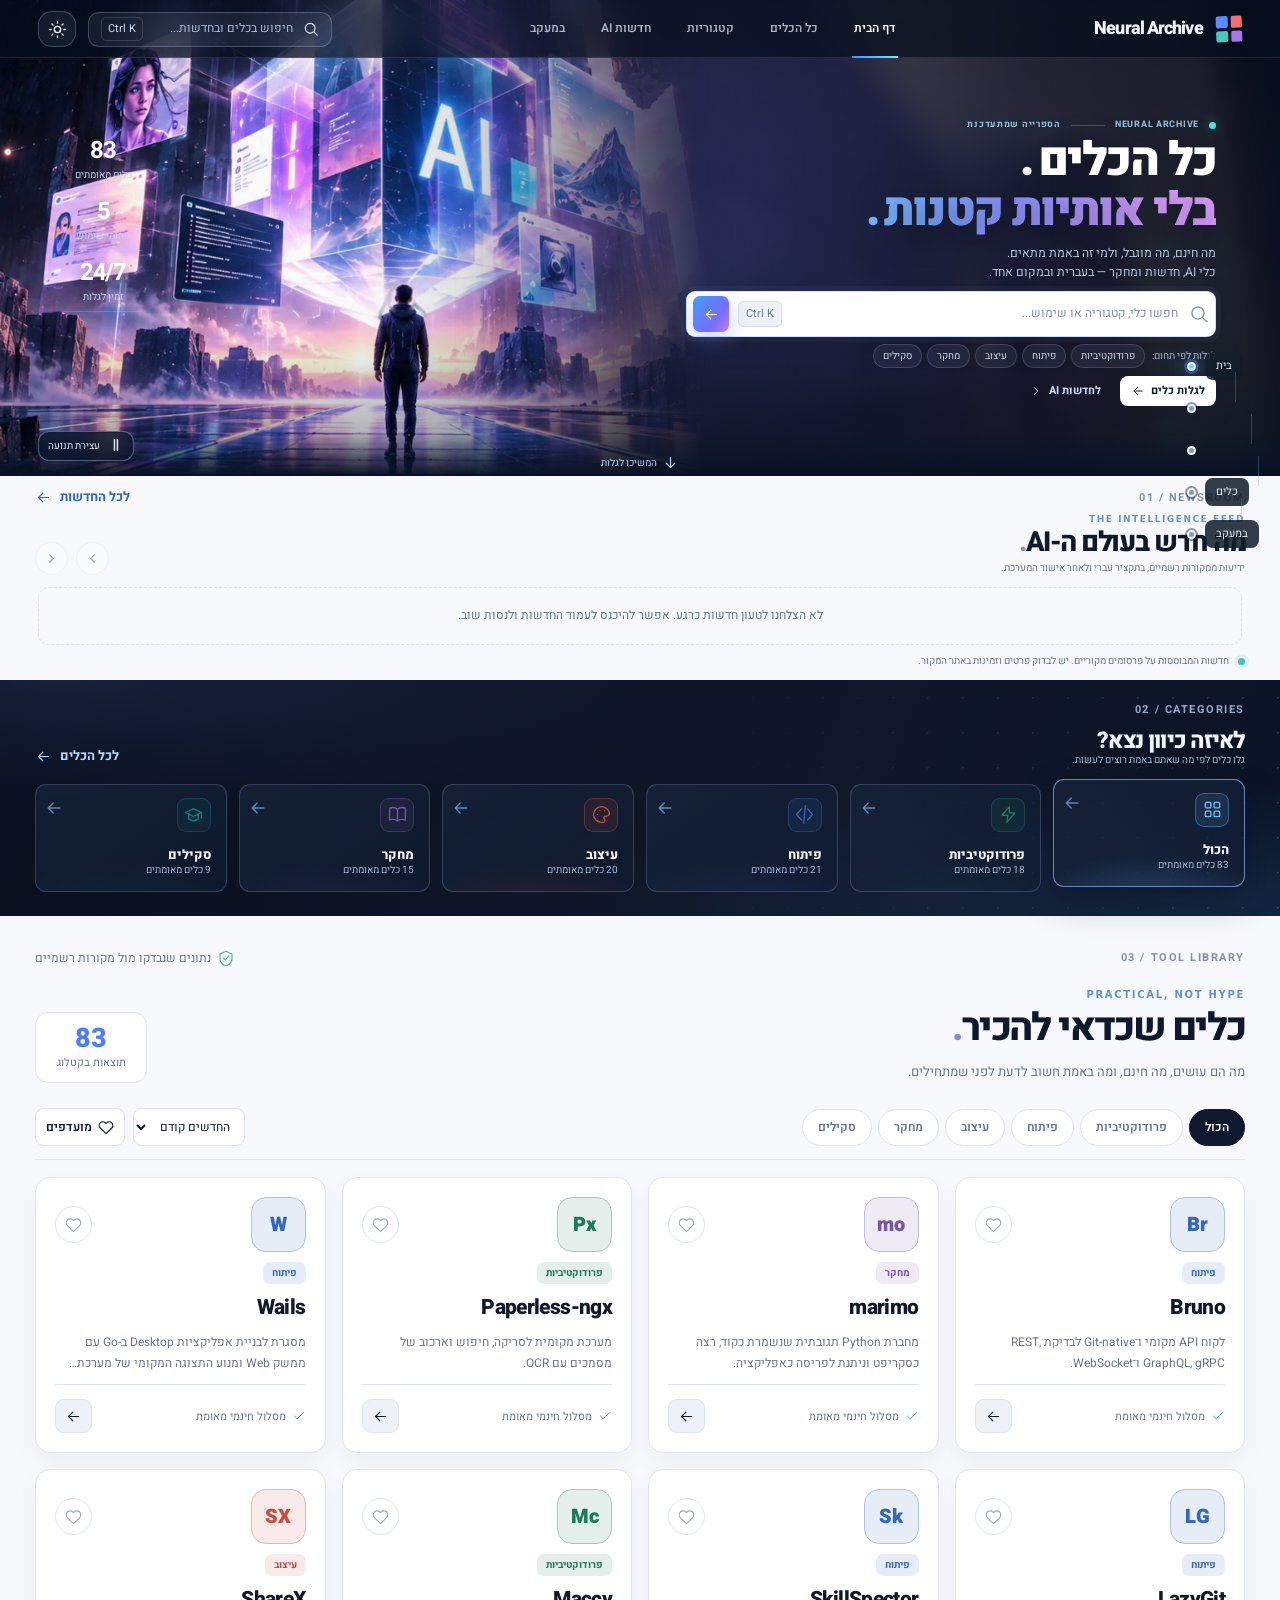
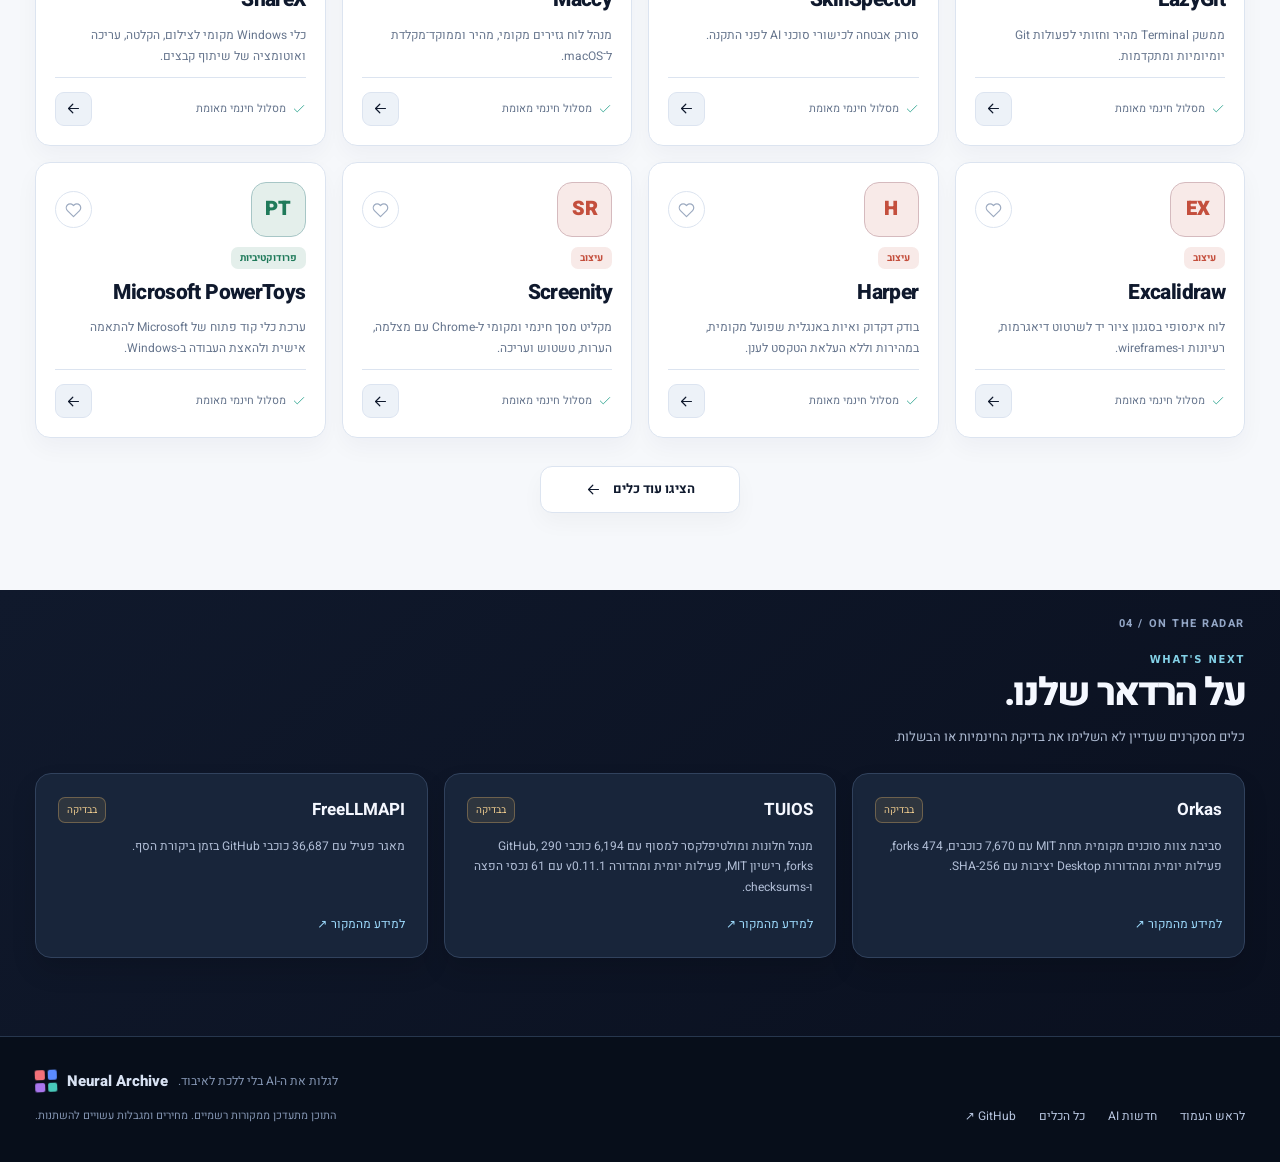
==== commit 9b4a708a: "Fix preview data script assertion" ====
--- a/design.html
+++ b/design.html
@@ -18,7 +18,7 @@
   <script>
     try { document.documentElement.dataset.theme = localStorage.getItem("na-theme") === "dark" ? "dark" : "light"; } catch {}
   </script>
-  <script src="/data.js?v=20261102-weekly-83" defer></script>
+  <script src="/data.js" defer></script>
   <script src="/design.js" defer></script>
   <script src="/hero-motion.js" defer></script>
 </head>
